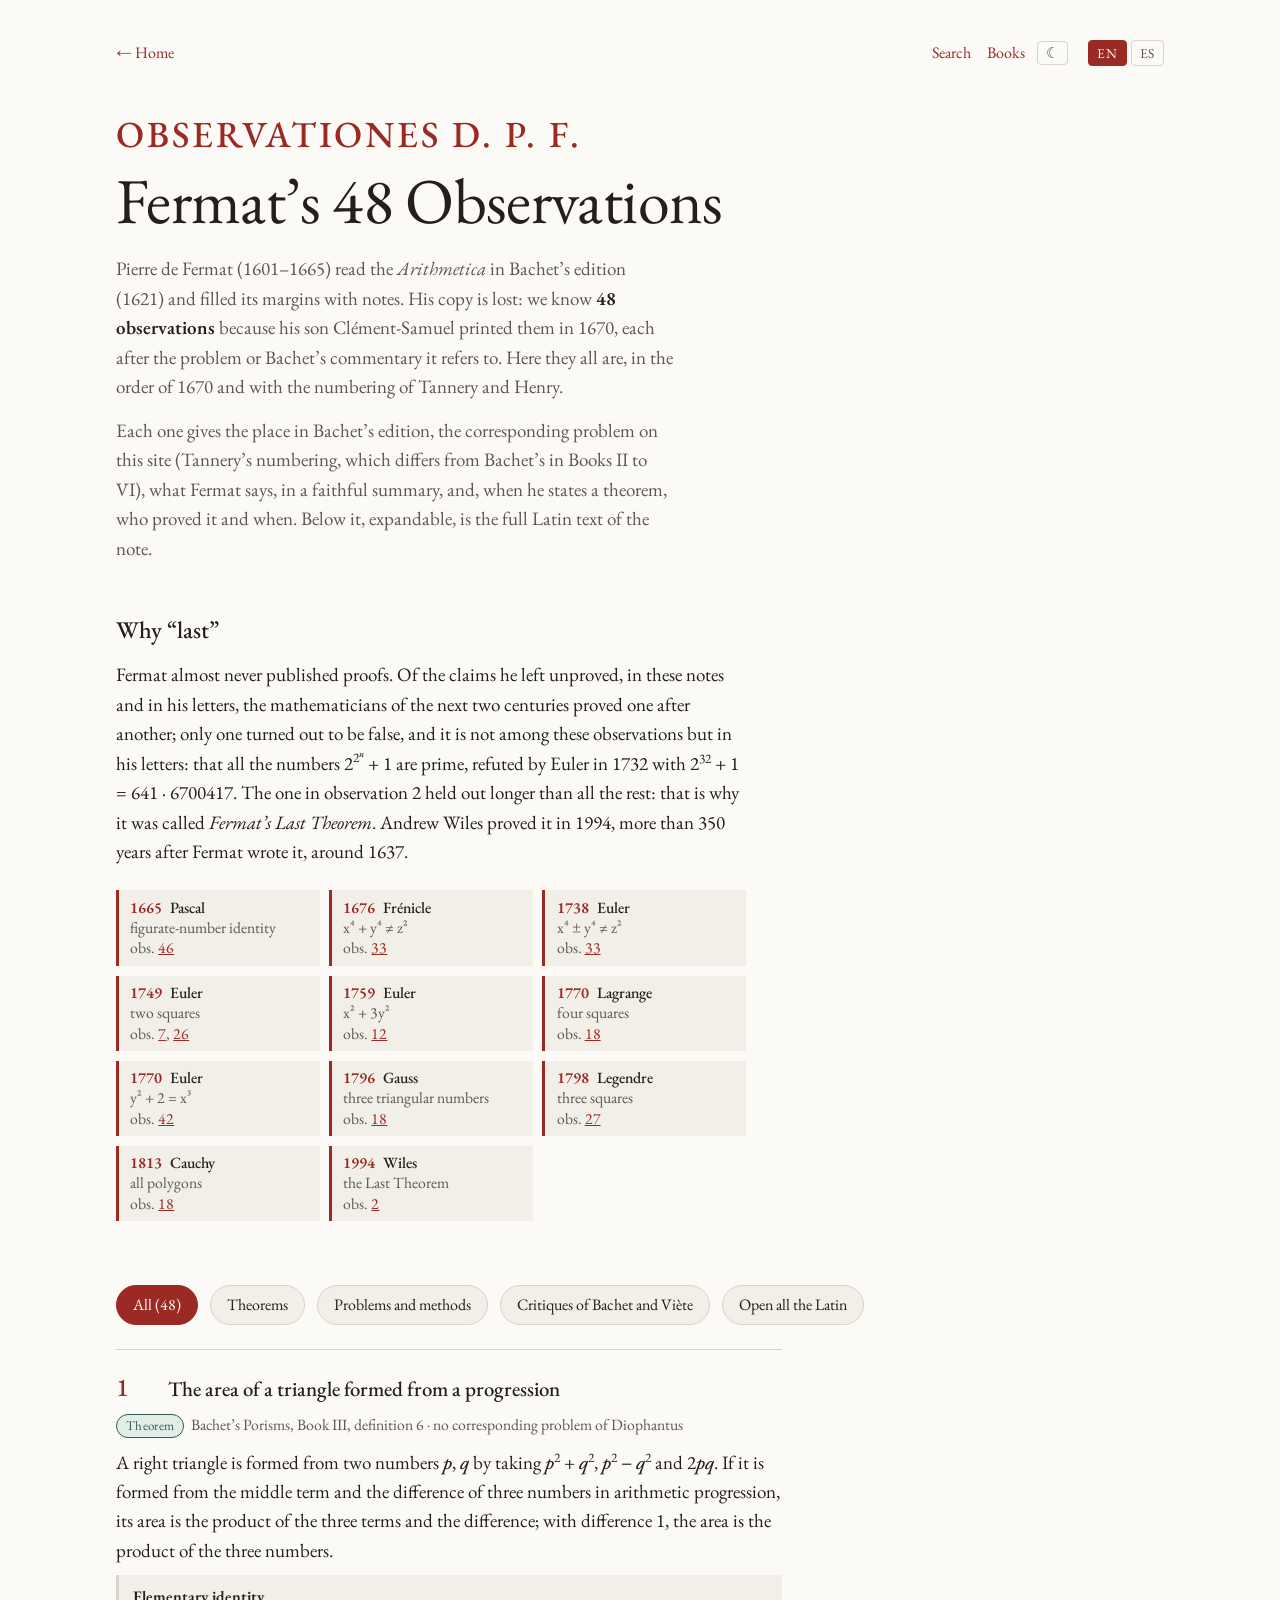
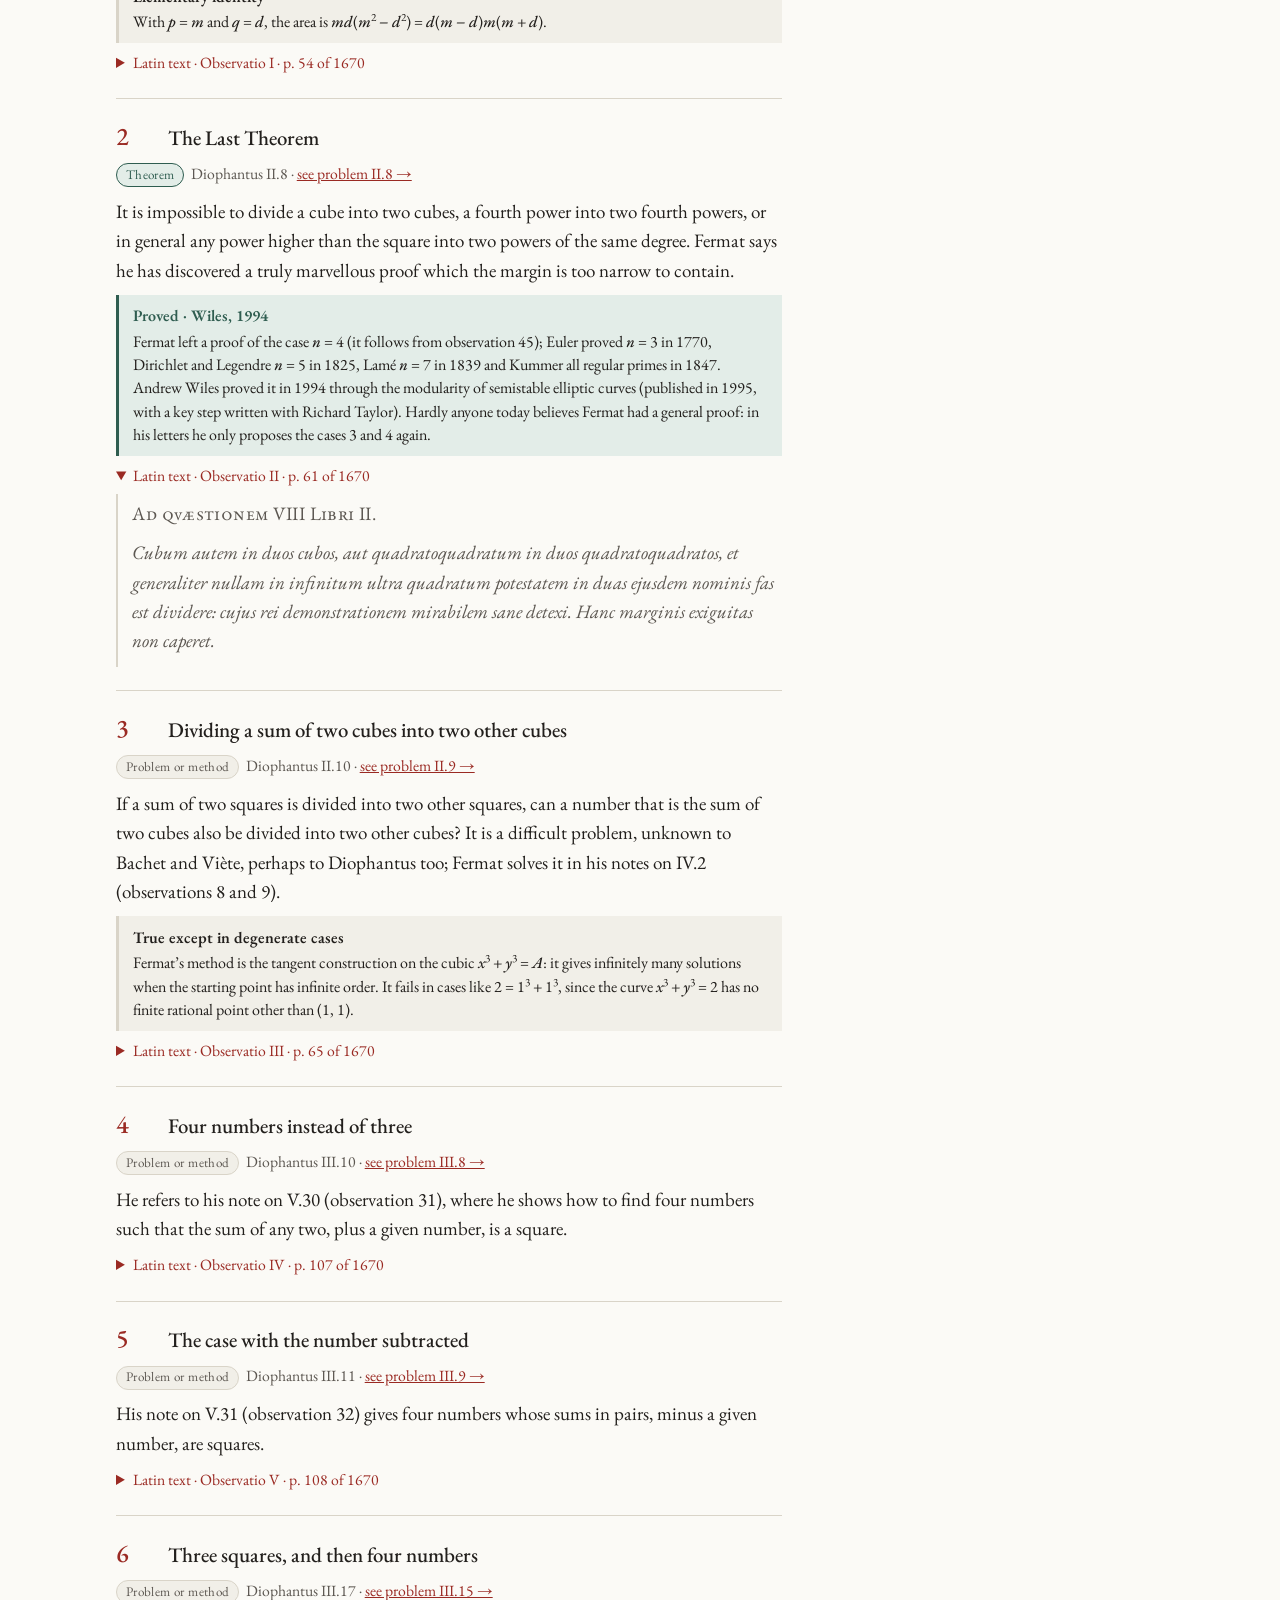
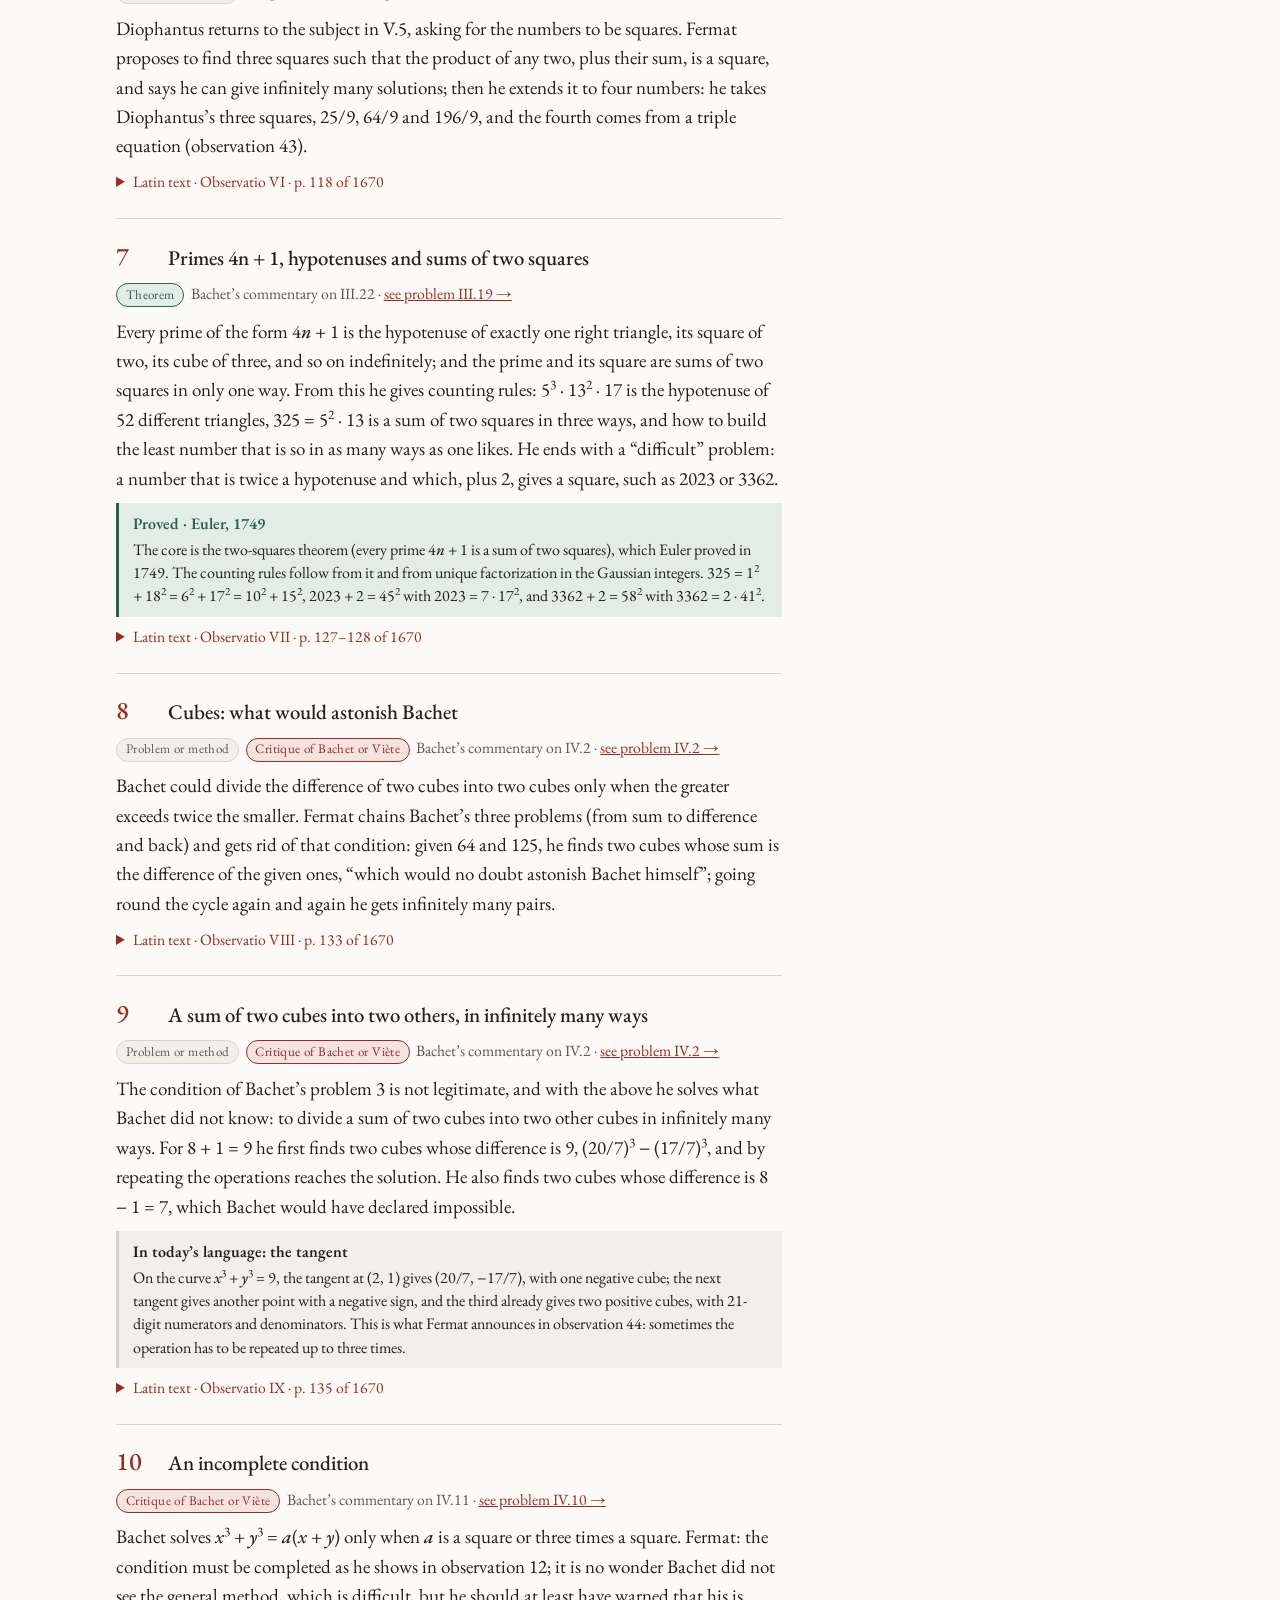
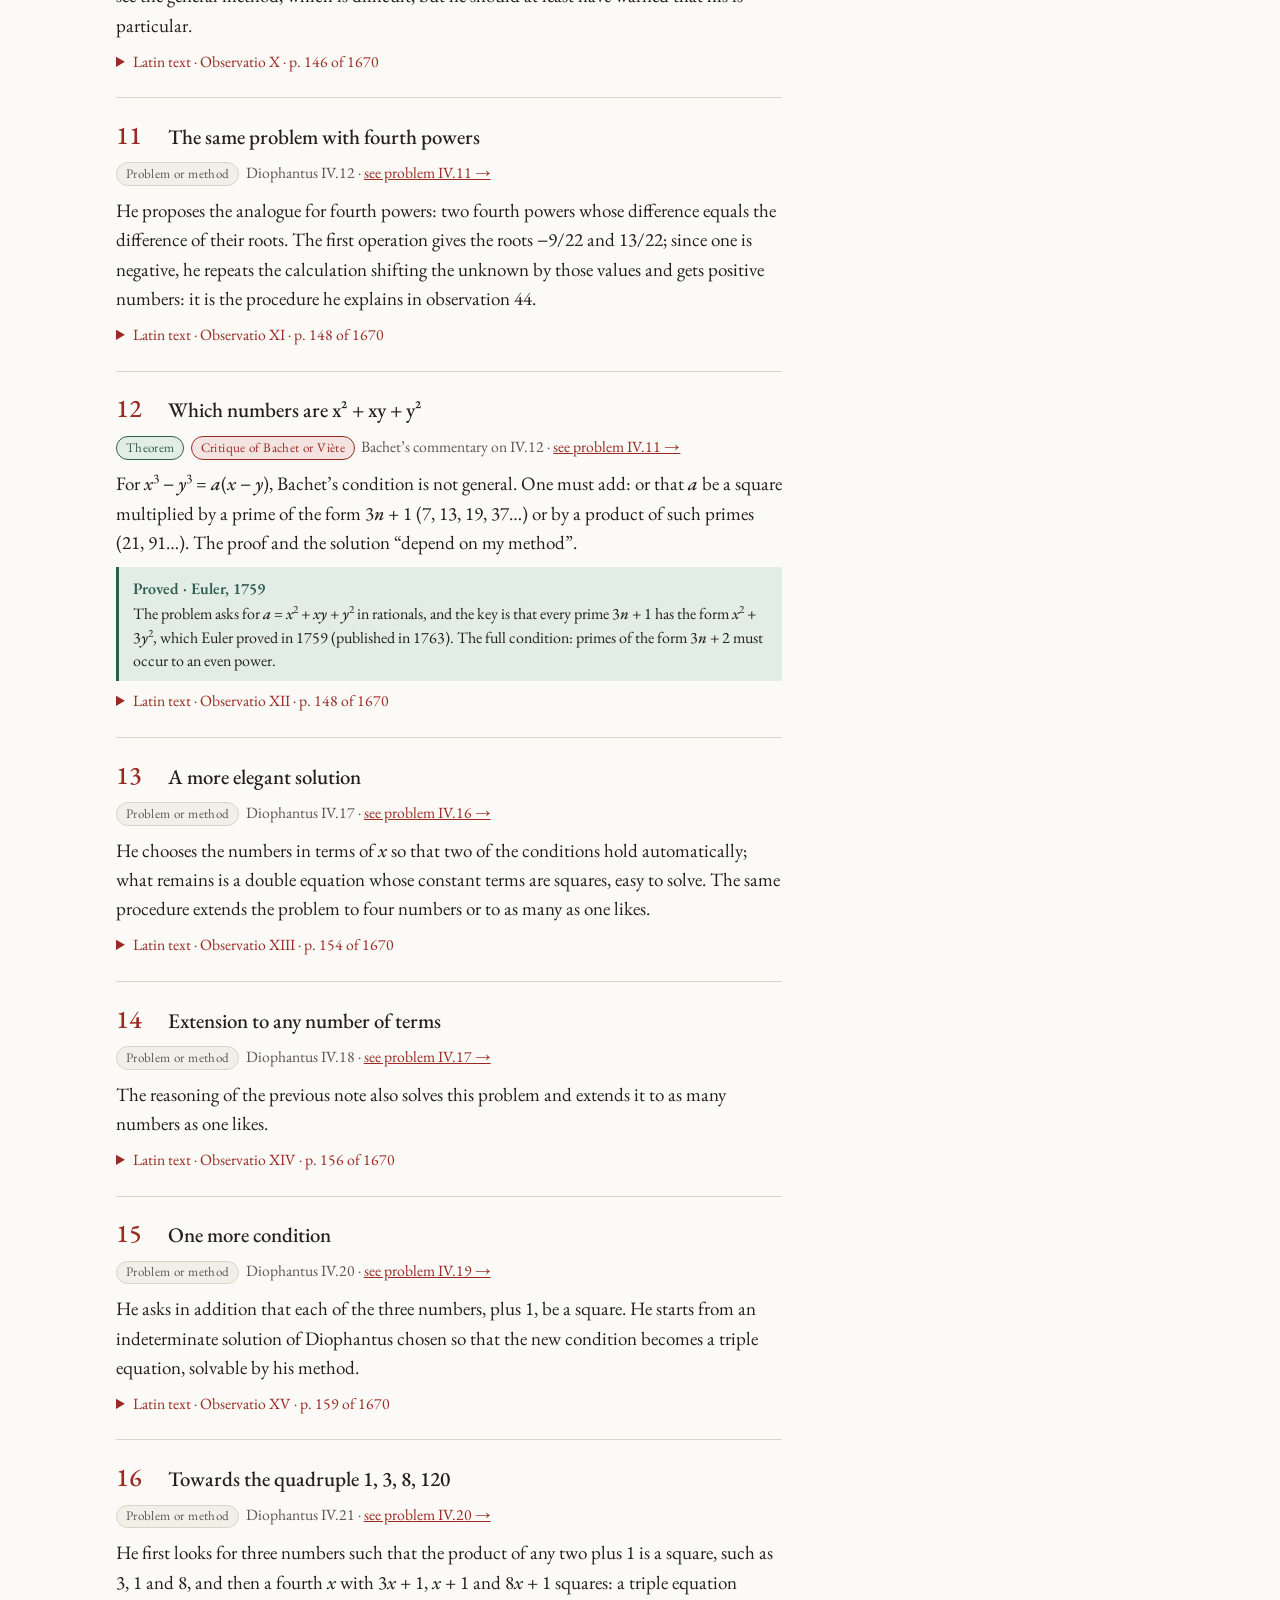
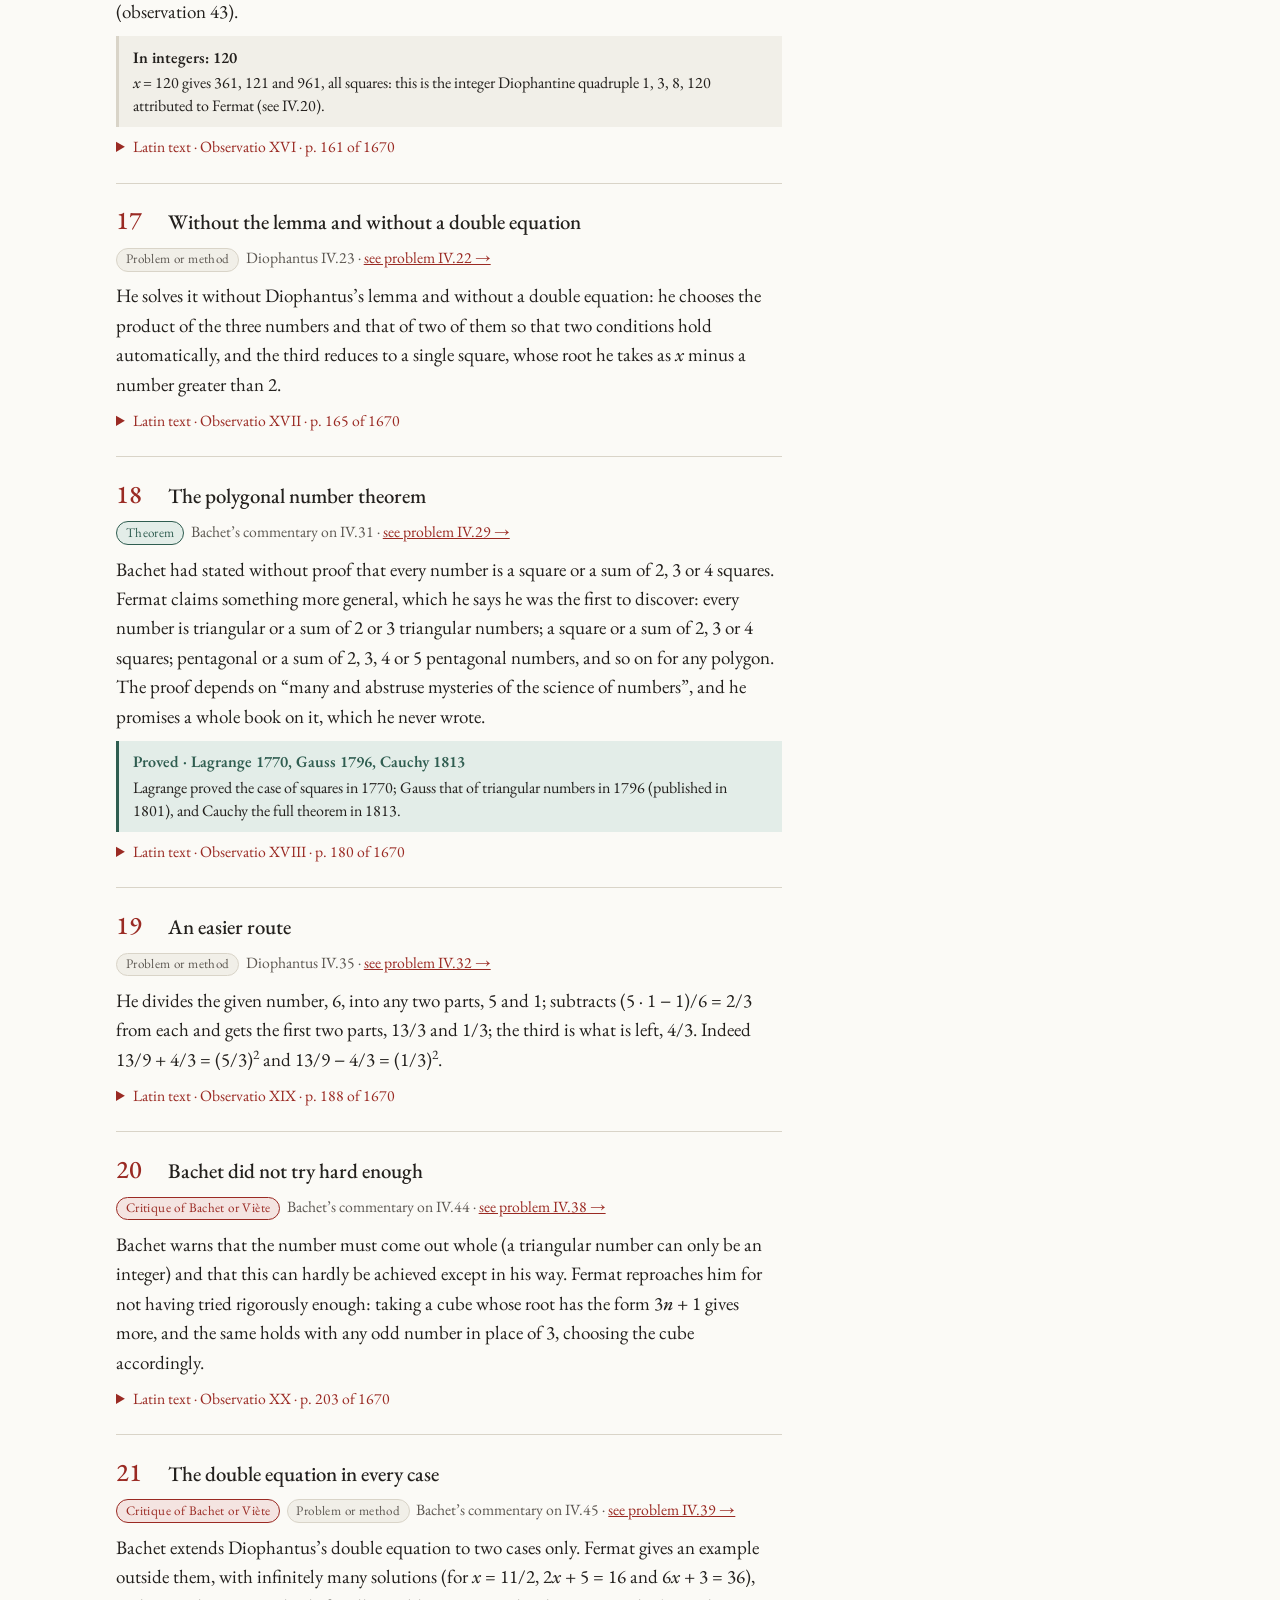
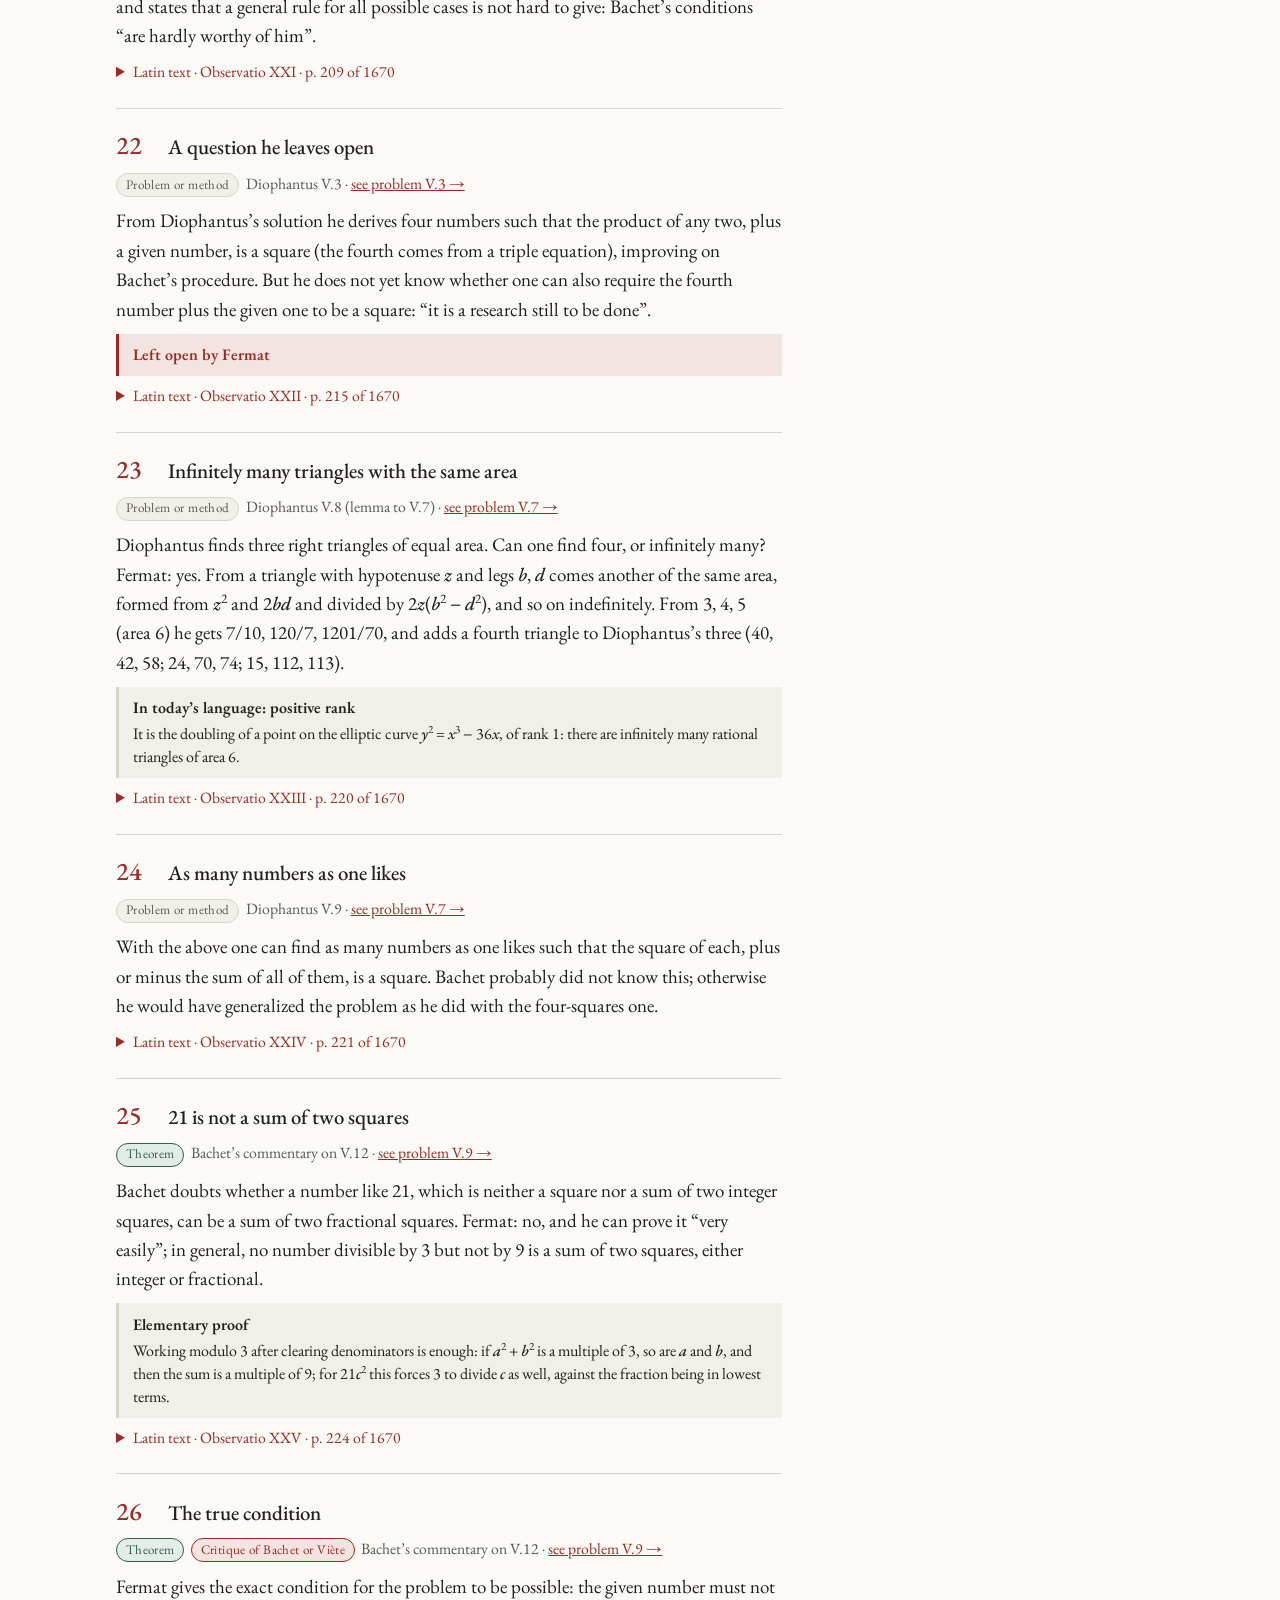
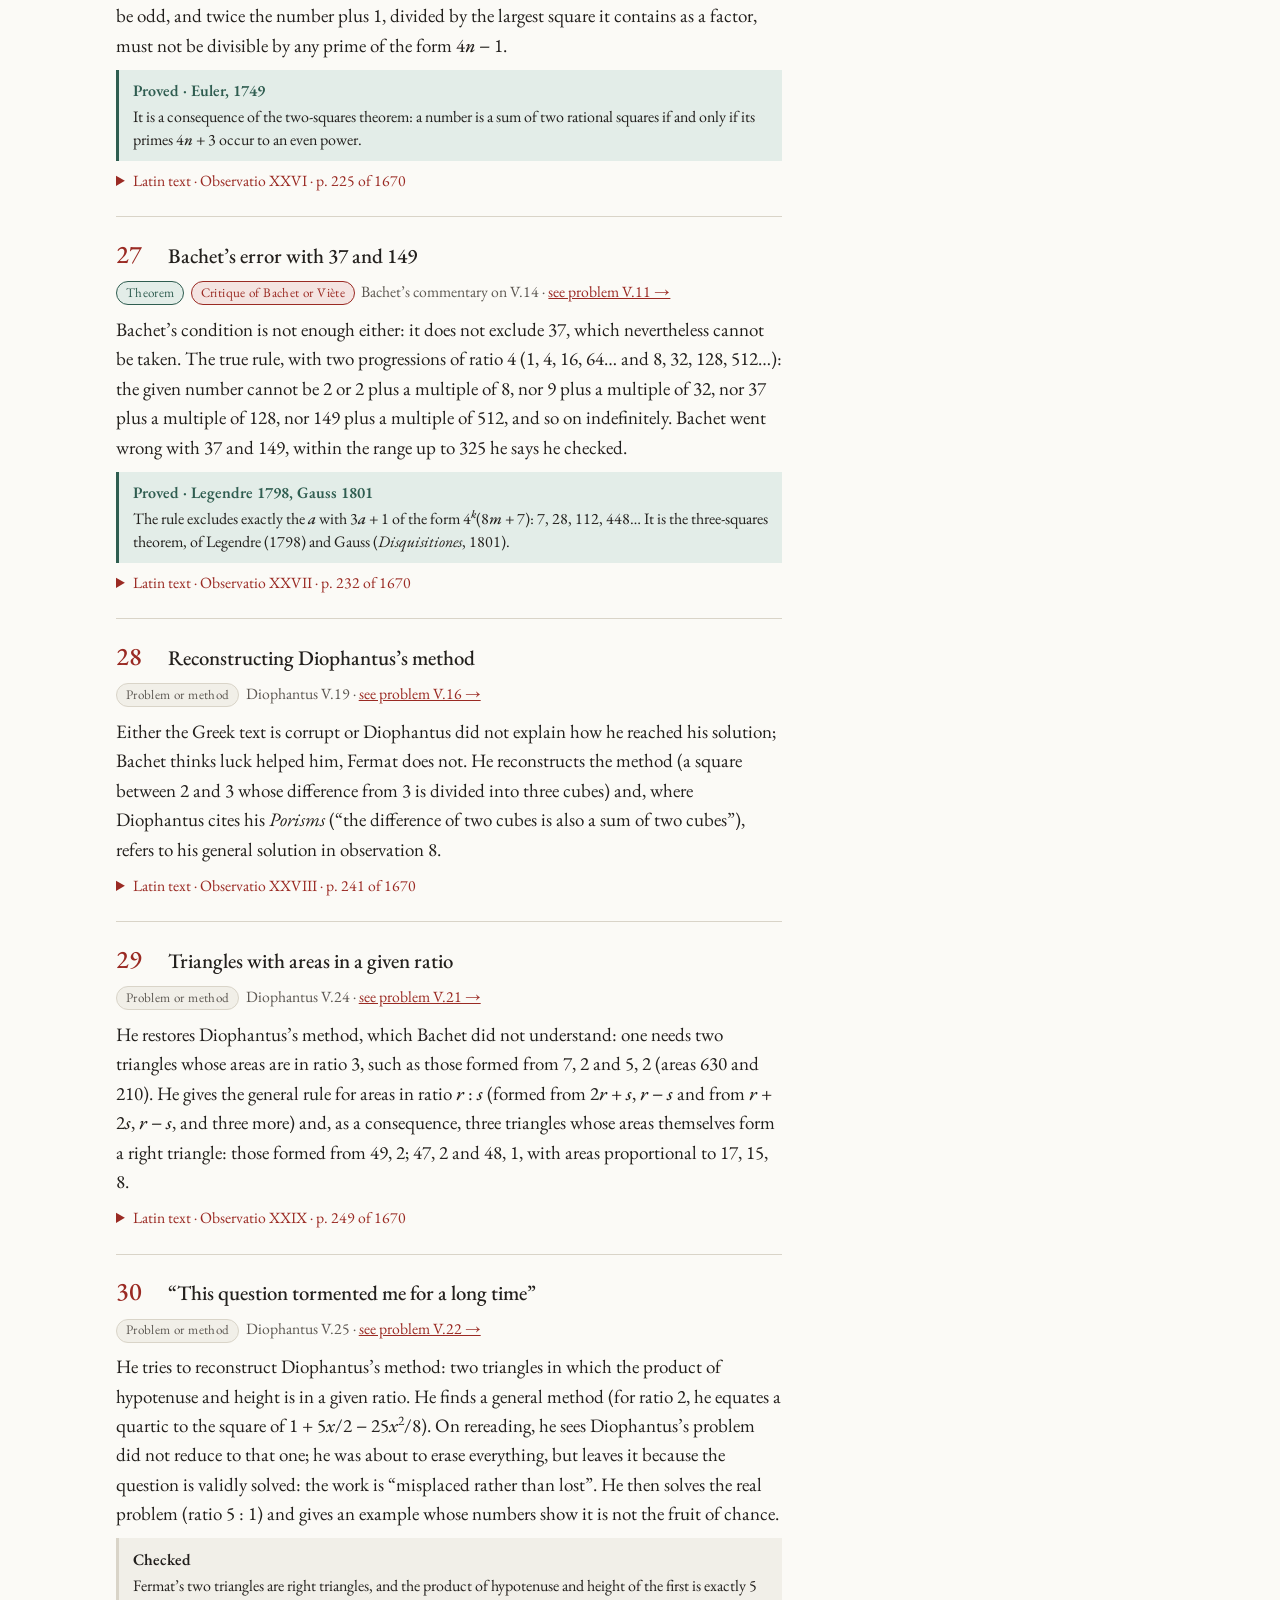
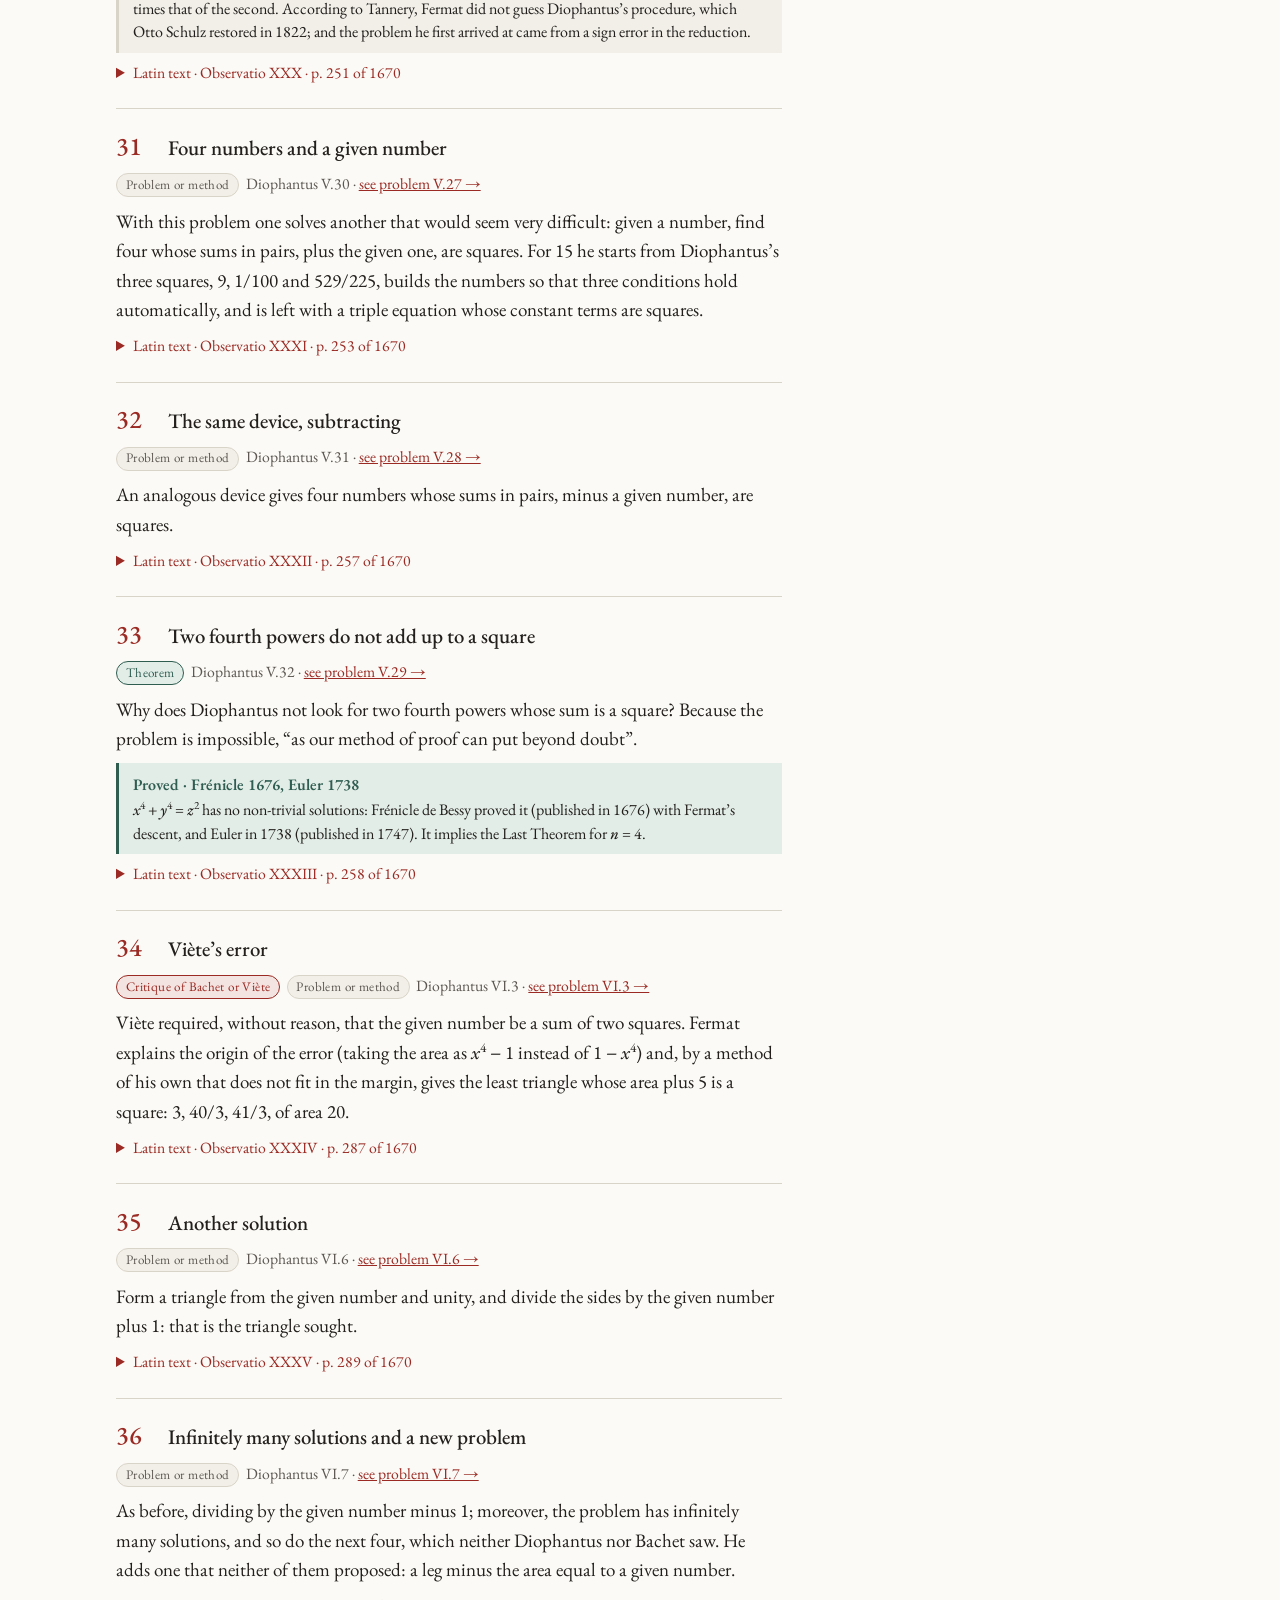
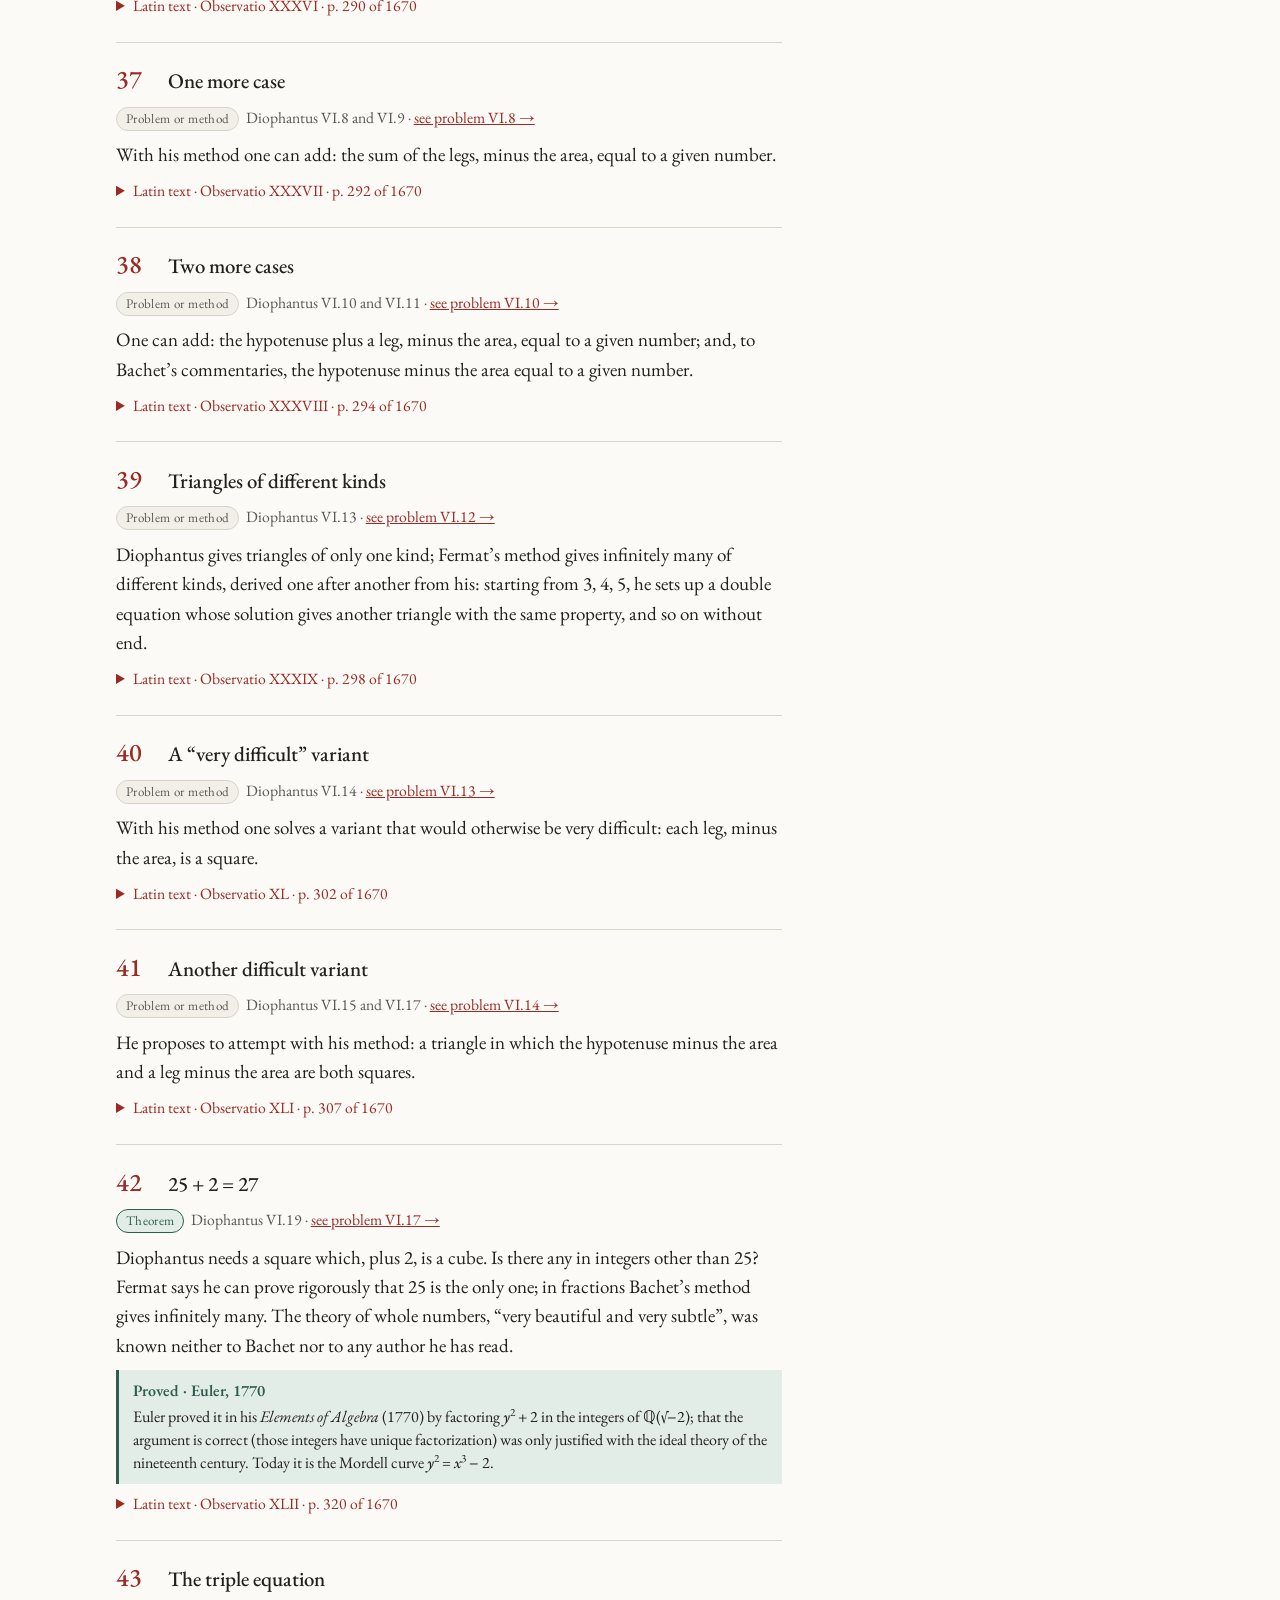
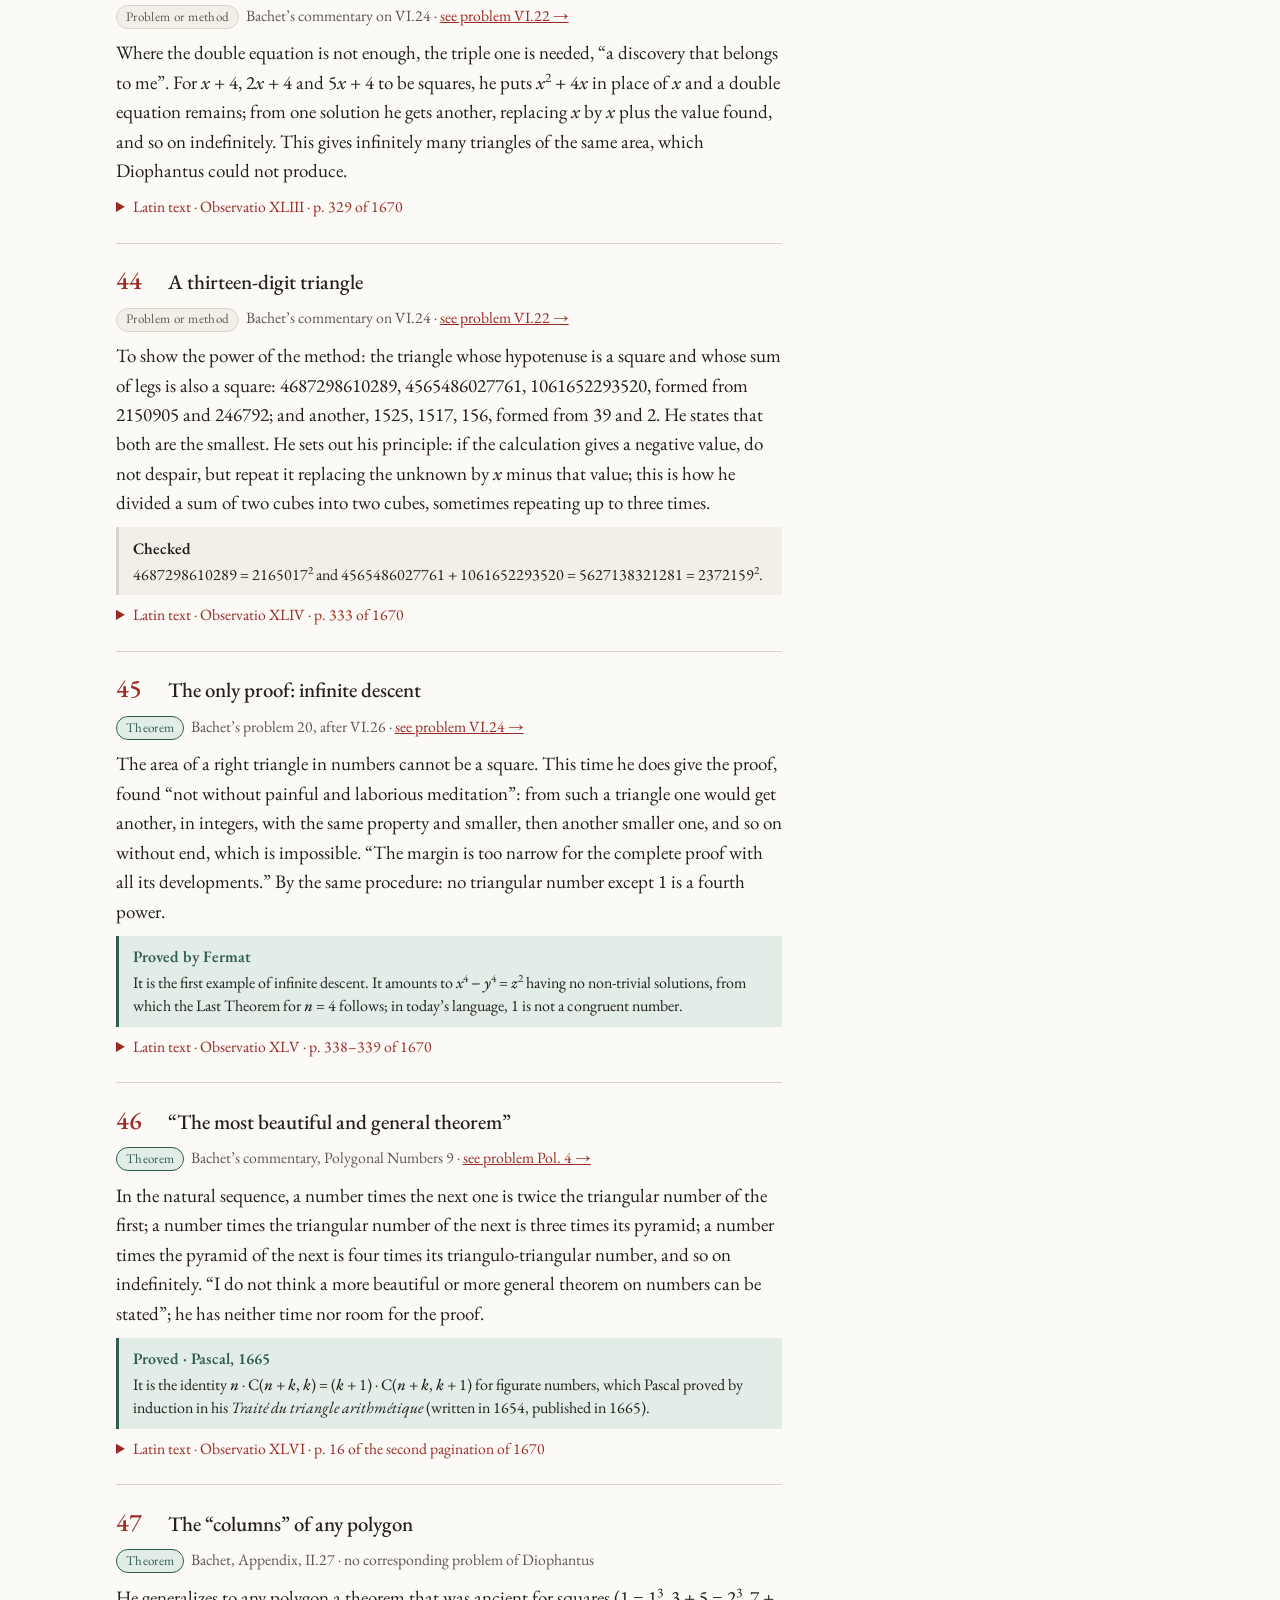
==== fermat.html @ 36af775e "Add files via upload" ====
<!DOCTYPE html>
<html lang="en">
<head>
<meta charset="utf-8">
<meta name="viewport" content="width=device-width, initial-scale=1, viewport-fit=cover">
<link rel="preconnect" href="https://fonts.googleapis.com">
<link rel="preconnect" href="https://fonts.gstatic.com" crossorigin>
<link href="https://fonts.googleapis.com/css2?family=EB+Garamond:ital,wght@0,400;0,500;0,600;1,400;1,500&family=GFS+Didot&display=swap" rel="stylesheet">
<link rel="stylesheet" href="assets/estilo.css?v=d0f617e8">
<title>Diofanto · Observaciones de Fermat</title>
<!--meta-->
<meta name="description" content="The 48 marginal notes that Pierre de Fermat wrote in his copy of the Arithmetica, printed in 1670: what each says, the problem it refers to, who proved its theorem and when, and the full Latin text.">
<link rel="canonical" href="https://arithmeticaofdiophantus.github.io/fermat.html">
<meta property="og:type" content="website">
<meta property="og:site_name" content="The Arithmetica of Diophantus">
<meta property="og:title" content="Fermat’s observations · The Arithmetica of Diophantus">
<meta property="og:description" content="The 48 marginal notes that Pierre de Fermat wrote in his copy of the Arithmetica, printed in 1670: what each says, the problem it refers to, who proved its theorem and when, and the full Latin text.">
<meta property="og:url" content="https://arithmeticaofdiophantus.github.io/fermat.html">
<meta property="og:image" content="https://arithmeticaofdiophantus.github.io/assets/img/og-card.jpg">
<meta property="og:image:width" content="1200">
<meta property="og:image:height" content="630">
<meta property="og:image:alt" content="ΑΡΙΘΜΗΤΙΚΑ: The Arithmetica of Diophantus, beside page 61 of the 1670 edition with Fermat’s note">
<meta property="og:locale" content="en_GB">
<meta property="og:locale:alternate" content="es_ES">
<meta name="twitter:card" content="summary_large_image">
<meta name="twitter:title" content="Fermat’s observations · The Arithmetica of Diophantus">
<meta name="twitter:description" content="The 48 marginal notes that Pierre de Fermat wrote in his copy of the Arithmetica, printed in 1670: what each says, the problem it refers to, who proved its theorem and when, and the full Latin text.">
<meta name="twitter:image" content="https://arithmeticaofdiophantus.github.io/assets/img/og-card.jpg">
<!--/meta-->
<script>try{var t=localStorage.getItem("diofanto-tema");if(t==="dark"||t==="light")document.documentElement.setAttribute("data-theme",t)}catch(e){}</script>
</head>
<body class="lang-en">
<div class="page">
<!--BOOK1-->
<div data-book="fermat">
    <div class="topbar">
      <span><a href="index.html" data-i18n="es">← Inicio</a><a href="index.html" data-i18n="en">← Home</a></span>
      <nav>
        <span data-i18n="es"><a href="index.html#buscar">Buscar</a><a href="index.html#libros">Libros</a></span>
        <span data-i18n="en"><a href="index.html#buscar">Search</a><a href="index.html#libros">Books</a></span>
        <button type="button" class="themesw" aria-label="Dark mode" title="Dark mode">☾</button><span class="langsw" role="group" aria-label="Language / Idioma"><button type="button" data-lang="en">EN</button><button type="button" data-lang="es">ES</button></span>
      </nav>
    </div>
    <header>
      <p class="greek">OBSERVATIONES D. P. F.</p>
      <h1><span data-i18n="es">Las 48 observaciones de Fermat</span><span data-i18n="en">Fermat’s 48 Observations</span></h1>
      <div class="intro" data-i18n="es">
        <p>Pierre de Fermat (1601–1665) leyó la <em>Aritmética</em> en la edición de Bachet (1621) y llenó sus márgenes de notas. Su ejemplar se ha perdido: conocemos <strong>48 observaciones</strong> porque su hijo Clément-Samuel las imprimió en 1670, cada una tras el problema o el comentario de Bachet al que se refiere. Están aquí todas, en el orden de 1670 y con la numeración de Tannery y Henry.</p>
        <p>En cada una se indica el lugar de la edición de Bachet, el problema correspondiente de esta web (numeración de Tannery, que en los libros II a VI difiere de la de Bachet), lo que dice Fermat, en resumen fiel, y, cuando enuncia un teorema, quién lo demostró y cuándo. Debajo, desplegable, está el texto latino completo de la nota.</p>
      </div>
      <div class="intro" data-i18n="en">
        <p>Pierre de Fermat (1601–1665) read the <em>Arithmetica</em> in Bachet’s edition (1621) and filled its margins with notes. His copy is lost: we know <strong>48 observations</strong> because his son Clément-Samuel printed them in 1670, each after the problem or Bachet’s commentary it refers to. Here they all are, in the order of 1670 and with the numbering of Tannery and Henry.</p>
        <p>Each one gives the place in Bachet’s edition, the corresponding problem on this site (Tannery’s numbering, which differs from Bachet’s in Books II to VI), what Fermat says, in a faithful summary, and, when he states a theorem, who proved it and when. Below it, expandable, is the full Latin text of the note.</p>
      </div>
    </header>

    <section class="fermat-why">
      <div data-i18n="es">
        <h2>Por qué «último»</h2>
        <p>Fermat casi nunca publicaba demostraciones. De las afirmaciones que dejó sin demostrar, en estas notas y en sus cartas, los matemáticos de los dos siglos siguientes fueron demostrando una tras otra; solo una resultó falsa, y no está entre estas observaciones sino en sus cartas: que todos los números 2<sup>2<sup><var>n</var></sup></sup> + 1 son primos, refutada por Euler en 1732 con 2<sup>32</sup> + 1 = 641 · 6700417. La de la observación 2 resistió más que todas: por eso se la llamó <em>el último teorema de Fermat</em>. Andrew Wiles la demostró en 1994, más de 350 años después de que Fermat la escribiera, hacia 1637.</p>
      </div>
      <div data-i18n="en">
        <h2>Why “last”</h2>
        <p>Fermat almost never published proofs. Of the claims he left unproved, in these notes and in his letters, the mathematicians of the next two centuries proved one after another; only one turned out to be false, and it is not among these observations but in his letters: that all the numbers 2<sup>2<sup><var>n</var></sup></sup> + 1 are prime, refuted by Euler in 1732 with 2<sup>32</sup> + 1 = 641 · 6700417. The one in observation 2 held out longer than all the rest: that is why it was called <em>Fermat’s Last Theorem</em>. Andrew Wiles proved it in 1994, more than 350 years after Fermat wrote it, around 1637.</p>
      </div>
      <ol class="timeline" data-i18n="es">
<li><span class="tl-y">1665</span><span class="tl-w">Pascal</span><span class="tl-d">identidad de los números figurados</span><span class="tl-o">obs. <a href="#obs-46">46</a></span></li>
<li><span class="tl-y">1676</span><span class="tl-w">Frénicle</span><span class="tl-d">x⁴ + y⁴ ≠ z²</span><span class="tl-o">obs. <a href="#obs-33">33</a></span></li>
<li><span class="tl-y">1738</span><span class="tl-w">Euler</span><span class="tl-d">x⁴ ± y⁴ ≠ z²</span><span class="tl-o">obs. <a href="#obs-33">33</a></span></li>
<li><span class="tl-y">1749</span><span class="tl-w">Euler</span><span class="tl-d">dos cuadrados</span><span class="tl-o">obs. <a href="#obs-7">7</a>, <a href="#obs-26">26</a></span></li>
<li><span class="tl-y">1759</span><span class="tl-w">Euler</span><span class="tl-d">x² + 3y²</span><span class="tl-o">obs. <a href="#obs-12">12</a></span></li>
<li><span class="tl-y">1770</span><span class="tl-w">Lagrange</span><span class="tl-d">cuatro cuadrados</span><span class="tl-o">obs. <a href="#obs-18">18</a></span></li>
<li><span class="tl-y">1770</span><span class="tl-w">Euler</span><span class="tl-d">y² + 2 = x³</span><span class="tl-o">obs. <a href="#obs-42">42</a></span></li>
<li><span class="tl-y">1796</span><span class="tl-w">Gauss</span><span class="tl-d">tres triangulares</span><span class="tl-o">obs. <a href="#obs-18">18</a></span></li>
<li><span class="tl-y">1798</span><span class="tl-w">Legendre</span><span class="tl-d">tres cuadrados</span><span class="tl-o">obs. <a href="#obs-27">27</a></span></li>
<li><span class="tl-y">1813</span><span class="tl-w">Cauchy</span><span class="tl-d">todos los polígonos</span><span class="tl-o">obs. <a href="#obs-18">18</a></span></li>
<li><span class="tl-y">1994</span><span class="tl-w">Wiles</span><span class="tl-d">el último teorema</span><span class="tl-o">obs. <a href="#obs-2">2</a></span></li>
      </ol>
      <ol class="timeline" data-i18n="en">
<li><span class="tl-y">1665</span><span class="tl-w">Pascal</span><span class="tl-d">figurate-number identity</span><span class="tl-o">obs. <a href="#obs-46">46</a></span></li>
<li><span class="tl-y">1676</span><span class="tl-w">Frénicle</span><span class="tl-d">x⁴ + y⁴ ≠ z²</span><span class="tl-o">obs. <a href="#obs-33">33</a></span></li>
<li><span class="tl-y">1738</span><span class="tl-w">Euler</span><span class="tl-d">x⁴ ± y⁴ ≠ z²</span><span class="tl-o">obs. <a href="#obs-33">33</a></span></li>
<li><span class="tl-y">1749</span><span class="tl-w">Euler</span><span class="tl-d">two squares</span><span class="tl-o">obs. <a href="#obs-7">7</a>, <a href="#obs-26">26</a></span></li>
<li><span class="tl-y">1759</span><span class="tl-w">Euler</span><span class="tl-d">x² + 3y²</span><span class="tl-o">obs. <a href="#obs-12">12</a></span></li>
<li><span class="tl-y">1770</span><span class="tl-w">Lagrange</span><span class="tl-d">four squares</span><span class="tl-o">obs. <a href="#obs-18">18</a></span></li>
<li><span class="tl-y">1770</span><span class="tl-w">Euler</span><span class="tl-d">y² + 2 = x³</span><span class="tl-o">obs. <a href="#obs-42">42</a></span></li>
<li><span class="tl-y">1796</span><span class="tl-w">Gauss</span><span class="tl-d">three triangular numbers</span><span class="tl-o">obs. <a href="#obs-18">18</a></span></li>
<li><span class="tl-y">1798</span><span class="tl-w">Legendre</span><span class="tl-d">three squares</span><span class="tl-o">obs. <a href="#obs-27">27</a></span></li>
<li><span class="tl-y">1813</span><span class="tl-w">Cauchy</span><span class="tl-d">all polygons</span><span class="tl-o">obs. <a href="#obs-18">18</a></span></li>
<li><span class="tl-y">1994</span><span class="tl-w">Wiles</span><span class="tl-d">the Last Theorem</span><span class="tl-o">obs. <a href="#obs-2">2</a></span></li>
      </ol>
    </section>

    <section class="fermat-list">
      <div class="controls obs-filter" role="group" aria-label="Filtro / Filter">
        <button class="toggle" type="button" data-f="all" aria-pressed="true"><span data-i18n="es">Todas (48)</span><span data-i18n="en">All (48)</span></button>
        <button class="toggle" type="button" data-f="teo" aria-pressed="false"><span data-i18n="es">Teoremas</span><span data-i18n="en">Theorems</span></button>
        <button class="toggle" type="button" data-f="prob" aria-pressed="false"><span data-i18n="es">Problemas y métodos</span><span data-i18n="en">Problems and methods</span></button>
        <button class="toggle" type="button" data-f="crit" aria-pressed="false"><span data-i18n="es">Críticas a Bachet y Viète</span><span data-i18n="en">Critiques of Bachet and Viète</span></button>
        <button class="toggle lat-all" type="button" aria-pressed="false"><span data-i18n="es">Abrir todo el latín</span><span data-i18n="en">Open all the Latin</span></button>
      </div>
      <div class="obs-grid">
<article class="obs" id="obs-1" data-types="teo">
  <h3><span class="obs-n">1</span><span data-i18n="es">El área de un triángulo formado con una progresión</span><span data-i18n="en">The area of a triangle formed from a progression</span></h3>
  <p class="obs-loc" data-i18n="es"><span class="obs-tag t-teo">Teorema</span><span class="obs-where">Porismas de Bachet, libro III, definición 6 · sin problema de Diofanto asociado</span></p>
  <p class="obs-loc" data-i18n="en"><span class="obs-tag t-teo">Theorem</span><span class="obs-where">Bachet’s Porisms, Book III, definition 6 · no corresponding problem of Diophantus</span></p>
  <p data-i18n="es">Un triángulo rectángulo se forma con dos números <var>p</var>, <var>q</var> tomando <var>p</var><sup>2</sup> + <var>q</var><sup>2</sup>, <var>p</var><sup>2</sup> − <var>q</var><sup>2</sup> y 2<var>pq</var>. Si se forma con el término medio y la diferencia de tres números en progresión aritmética, su área es el producto de los tres términos por la diferencia; con diferencia 1, el área es el producto de los tres números.</p>
  <p data-i18n="en">A right triangle is formed from two numbers <var>p</var>, <var>q</var> by taking <var>p</var><sup>2</sup> + <var>q</var><sup>2</sup>, <var>p</var><sup>2</sup> − <var>q</var><sup>2</sup> and 2<var>pq</var>. If it is formed from the middle term and the difference of three numbers in arithmetic progression, its area is the product of the three terms and the difference; with difference 1, the area is the product of the three numbers.</p>
  <div data-i18n="es" class="obs-st st-ele"><b>Identidad elemental</b> Con <var>p</var> = <var>m</var> y <var>q</var> = <var>d</var>, el área es <var>md</var>(<var>m</var><sup>2</sup> − <var>d</var><sup>2</sup>) = <var>d</var>(<var>m</var> − <var>d</var>)<var>m</var>(<var>m</var> + <var>d</var>).</div>
  <div data-i18n="en" class="obs-st st-ele"><b>Elementary identity</b> With <var>p</var> = <var>m</var> and <var>q</var> = <var>d</var>, the area is <var>md</var>(<var>m</var><sup>2</sup> − <var>d</var><sup>2</sup>) = <var>d</var>(<var>m</var> − <var>d</var>)<var>m</var>(<var>m</var> + <var>d</var>).</div>
  <details class="obs-latin">
    <summary><span data-i18n="es">Texto latino · Observatio I · p. 54 de 1670</span><span data-i18n="en">Latin text · Observatio I · p. 54 of 1670</span></summary>
    <div lang="la"><p class="lat-head">Ad definitionem VI Cl. Gasparis Bacheti Porismatum Libr. III.</p><p>A tribus numeris in proportione arithmetica possumus formare triangulum, si secundum hanc definitionem sextam formemus illud a medio et differentia. Nam solidum sub tribus ductum in differentiam faciet aream dicti trianguli, atque ideo, si differentia sit unitas, solidum sub tribus erit area trianguli.</p></div>
  </details>
</article>
<article class="obs" id="obs-2" data-types="teo">
  <h3><span class="obs-n">2</span><span data-i18n="es">El último teorema</span><span data-i18n="en">The Last Theorem</span></h3>
  <p class="obs-loc" data-i18n="es"><span class="obs-tag t-teo">Teorema</span><span class="obs-where">Diofanto II.8 · <a href="libro-2.html#ii-8">ver el problema II.8 →</a></span></p>
  <p class="obs-loc" data-i18n="en"><span class="obs-tag t-teo">Theorem</span><span class="obs-where">Diophantus II.8 · <a href="libro-2.html#ii-8">see problem II.8 →</a></span></p>
  <p data-i18n="es">Es imposible dividir un cubo en dos cubos, un bicuadrado en dos bicuadrados y, en general, cualquier potencia superior al cuadrado en dos potencias del mismo grado. Fermat dice haber descubierto una demostración verdaderamente maravillosa que el margen es demasiado estrecho para contener.</p>
  <p data-i18n="en">It is impossible to divide a cube into two cubes, a fourth power into two fourth powers, or in general any power higher than the square into two powers of the same degree. Fermat says he has discovered a truly marvellous proof which the margin is too narrow to contain.</p>
  <div data-i18n="es" class="obs-st st-dem"><b>Demostrado · Wiles, 1994</b> Fermat dejó demostrado el caso <var>n</var> = 4 (se sigue de la observación 45); Euler probó <var>n</var> = 3 en 1770, Dirichlet y Legendre <var>n</var> = 5 en 1825, Lamé <var>n</var> = 7 en 1839 y Kummer todos los primos regulares en 1847. Andrew Wiles lo demostró en 1994 a través de la modularidad de las curvas elípticas semiestables (publicado en 1995, con un paso clave escrito junto a Richard Taylor). Nadie cree hoy que Fermat tuviera una demostración general: en sus cartas solo vuelve a proponer los casos 3 y 4.</div>
  <div data-i18n="en" class="obs-st st-dem"><b>Proved · Wiles, 1994</b> Fermat left a proof of the case <var>n</var> = 4 (it follows from observation 45); Euler proved <var>n</var> = 3 in 1770, Dirichlet and Legendre <var>n</var> = 5 in 1825, Lamé <var>n</var> = 7 in 1839 and Kummer all regular primes in 1847. Andrew Wiles proved it in 1994 through the modularity of semistable elliptic curves (published in 1995, with a key step written with Richard Taylor). Hardly anyone today believes Fermat had a general proof: in his letters he only proposes the cases 3 and 4 again.</div>
  <details class="obs-latin" open>
    <summary><span data-i18n="es">Texto latino · Observatio II · p. 61 de 1670</span><span data-i18n="en">Latin text · Observatio II · p. 61 of 1670</span></summary>
    <div lang="la"><p class="lat-head">Ad quæstionem VIII Libri II.</p><p>Cubum autem in duos cubos, aut quadratoquadratum in duos quadratoquadratos, et generaliter nullam in infinitum ultra quadratum potestatem in duas ejusdem nominis fas est dividere: cujus rei demonstrationem mirabilem sane detexi. Hanc marginis exiguitas non caperet.</p></div>
  </details>
</article>
<article class="obs" id="obs-3" data-types="prob">
  <h3><span class="obs-n">3</span><span data-i18n="es">Dividir una suma de dos cubos en otros dos cubos</span><span data-i18n="en">Dividing a sum of two cubes into two other cubes</span></h3>
  <p class="obs-loc" data-i18n="es"><span class="obs-tag t-prob">Problema o método</span><span class="obs-where">Diofanto II.10 · <a href="libro-2.html#ii-9">ver el problema II.9 →</a></span></p>
  <p class="obs-loc" data-i18n="en"><span class="obs-tag t-prob">Problem or method</span><span class="obs-where">Diophantus II.10 · <a href="libro-2.html#ii-9">see problem II.9 →</a></span></p>
  <p data-i18n="es">Si una suma de dos cuadrados se divide en otros dos cuadrados, ¿puede un número que es suma de dos cubos dividirse también en otros dos cubos? Es un problema difícil, que Bachet y Viète ignoraron, quizá también Diofanto; Fermat lo resuelve en sus notas a IV.2 (observaciones 8 y 9).</p>
  <p data-i18n="en">If a sum of two squares is divided into two other squares, can a number that is the sum of two cubes also be divided into two other cubes? It is a difficult problem, unknown to Bachet and Viète, perhaps to Diophantus too; Fermat solves it in his notes on IV.2 (observations 8 and 9).</p>
  <div data-i18n="es" class="obs-st st-par"><b>Cierto salvo casos degenerados</b> El método de Fermat es el de la tangente en la cúbica <var>x</var><sup>3</sup> + <var>y</var><sup>3</sup> = <var>A</var>: da infinitas soluciones cuando el punto de partida tiene orden infinito. Falla en casos como 2 = 1<sup>3</sup> + 1<sup>3</sup>, pues la curva <var>x</var><sup>3</sup> + <var>y</var><sup>3</sup> = 2 no tiene más punto racional finito que (1, 1).</div>
  <div data-i18n="en" class="obs-st st-par"><b>True except in degenerate cases</b> Fermat’s method is the tangent construction on the cubic <var>x</var><sup>3</sup> + <var>y</var><sup>3</sup> = <var>A</var>: it gives infinitely many solutions when the starting point has infinite order. It fails in cases like 2 = 1<sup>3</sup> + 1<sup>3</sup>, since the curve <var>x</var><sup>3</sup> + <var>y</var><sup>3</sup> = 2 has no finite rational point other than (1, 1).</div>
  <details class="obs-latin">
    <summary><span data-i18n="es">Texto latino · Observatio III · p. 65 de 1670</span><span data-i18n="en">Latin text · Observatio III · p. 65 of 1670</span></summary>
    <div lang="la"><p class="lat-head">Ad quæstionem X Libri II.</p><p>Num vero numerum ex duobus cubis compositum dividere poterimus in alios duos cubos? Hæc quæstio difficilis sane nec Bacheto aut Vietæ cognita, fortasse nec ipsi Diophanto; ejus tamen solutionem dedimus infra in notatis ad quæstionem secundam Libri IV.</p></div>
  </details>
</article>
<article class="obs" id="obs-4" data-types="prob">
  <h3><span class="obs-n">4</span><span data-i18n="es">Cuatro números en vez de tres</span><span data-i18n="en">Four numbers instead of three</span></h3>
  <p class="obs-loc" data-i18n="es"><span class="obs-tag t-prob">Problema o método</span><span class="obs-where">Diofanto III.10 · <a href="libro-3.html#iii-8">ver el problema III.8 →</a></span></p>
  <p class="obs-loc" data-i18n="en"><span class="obs-tag t-prob">Problem or method</span><span class="obs-where">Diophantus III.10 · <a href="libro-3.html#iii-8">see problem III.8 →</a></span></p>
  <p data-i18n="es">Remite a su nota a V.30 (observación 31), donde enseña a hallar cuatro números tales que la suma de dos cualesquiera, más un número dado, sea un cuadrado.</p>
  <p data-i18n="en">He refers to his note on V.30 (observation 31), where he shows how to find four numbers such that the sum of any two, plus a given number, is a square.</p>
  
  
  <details class="obs-latin">
    <summary><span data-i18n="es">Texto latino · Observatio IV · p. 107 de 1670</span><span data-i18n="en">Latin text · Observatio IV · p. 107 of 1670</span></summary>
    <div lang="la"><p class="lat-head">Ad quæstionem X Libri III.</p><p>Quomodo inveniendi sint quatuor numeri ut compositus ex binis quibuslibet adsumpto dato numero conficiat quadratum, invenimus ad propositionem 30 Libri V.</p></div>
  </details>
</article>
<article class="obs" id="obs-5" data-types="prob">
  <h3><span class="obs-n">5</span><span data-i18n="es">El caso con el número restado</span><span data-i18n="en">The case with the number subtracted</span></h3>
  <p class="obs-loc" data-i18n="es"><span class="obs-tag t-prob">Problema o método</span><span class="obs-where">Diofanto III.11 · <a href="libro-3.html#iii-9">ver el problema III.9 →</a></span></p>
  <p class="obs-loc" data-i18n="en"><span class="obs-tag t-prob">Problem or method</span><span class="obs-where">Diophantus III.11 · <a href="libro-3.html#iii-9">see problem III.9 →</a></span></p>
  <p data-i18n="es">Su nota a V.31 (observación 32) da cuatro números cuyas sumas dos a dos, menos un número dado, son cuadrados.</p>
  <p data-i18n="en">His note on V.31 (observation 32) gives four numbers whose sums in pairs, minus a given number, are squares.</p>
  
  
  <details class="obs-latin">
    <summary><span data-i18n="es">Texto latino · Observatio V · p. 108 de 1670</span><span data-i18n="en">Latin text · Observatio V · p. 108 of 1670</span></summary>
    <div lang="la"><p class="lat-head">Ad quæstionem XI Libri III.</p><p>Quæ notavimus ad 31am Libri V, docebunt quomodo inveniendi sint quatuor numeri, quorum bini quilibet sumpti dempto dato numero conficiant quadratum.</p></div>
  </details>
</article>
<article class="obs" id="obs-6" data-types="prob">
  <h3><span class="obs-n">6</span><span data-i18n="es">Tres cuadrados, y luego cuatro números</span><span data-i18n="en">Three squares, and then four numbers</span></h3>
  <p class="obs-loc" data-i18n="es"><span class="obs-tag t-prob">Problema o método</span><span class="obs-where">Diofanto III.17 · <a href="libro-3.html#iii-15">ver el problema III.15 →</a></span></p>
  <p class="obs-loc" data-i18n="en"><span class="obs-tag t-prob">Problem or method</span><span class="obs-where">Diophantus III.17 · <a href="libro-3.html#iii-15">see problem III.15 →</a></span></p>
  <p data-i18n="es">Diofanto vuelve sobre el tema en V.5 pidiendo que los números sean cuadrados. Fermat plantea hallar tres cuadrados tales que el producto de dos cualesquiera, más la suma de ambos, sea un cuadrado, y dice poder dar infinitas soluciones; luego lo extiende a cuatro números: toma los tres cuadrados de Diofanto, 25/9, 64/9 y 196/9, y el cuarto sale de una ecuación triple (observación 43).</p>
  <p data-i18n="en">Diophantus returns to the subject in V.5, asking for the numbers to be squares. Fermat proposes to find three squares such that the product of any two, plus their sum, is a square, and says he can give infinitely many solutions; then he extends it to four numbers: he takes Diophantus’s three squares, 25/9, 64/9 and 196/9, and the fourth comes from a triple equation (observation 43).</p>
  
  
  <details class="obs-latin">
    <summary><span data-i18n="es">Texto latino · Observatio VI · p. 118 de 1670</span><span data-i18n="en">Latin text · Observatio VI · p. 118 of 1670</span></summary>
    <div lang="la"><p class="lat-head">Ad quæstionem XVII Libri III.</p><p>Exstat hujus quæstionis Diophanti problema in Libro V quæstione 5. Num vero problema sequens ipse Diophantus sciens prætermisit, an potius in aliquo tredecim librorum constructum erat, nescimus: <i>Invenire tres quadratos ut productus ex binorum multiplicatione, adsumpta eorumdem summa, quadratum faciat.</i></p><p>Hujus tamen quæstionis infinitas solutiones dare possumus. En, verbi gratia, sequentem solutionem: satisfaciunt nempe problemati tres quadrati sequentes: primus quadratus <span class="ed">[⋯]</span>, secundus quadratus <span class="ed">[⋯]</span>, tertius quadratus <span class="ed">[⋯]</span>.</p><p>Imo et ulterius progredi et Diophanteam quæstionem promovere nihil vetat. Sequens enim problema generaliter et infinitis modis construximus: <i>Invenire quatuor numeros sub quibus binis quod fit planum, adscita amborum summa, faciat quadratum.</i></p><p>Inveniantur, per 5am propositionem Libri V, tres quadrati ut quem bini faciunt planum adsciscens amborum summam faciat quadratum, et sunto illi numeri quadrati <span class="ed">[25/9, 64/9, 196/9]</span>. Sunt ergo tres isti quadrati tres primi nostræ quæstionis. Ponatur quartus 1N; fient tria producta una cum summis æqualia: primum <span class="ed">[34/9 N + 25/9]</span>, secundum <span class="ed">[73/9 N + 64/9]</span>, tertium <span class="ed">[205/9 N + 196/9]</span>.</p><p>Hæc igitur tria æquanda quadrato, et oritur triplicata æqualitas, cujus explicationem dedimus ad quæstionem 24 Libri VI.</p></div>
  </details>
</article>
<article class="obs" id="obs-7" data-types="teo">
  <h3><span class="obs-n">7</span><span data-i18n="es">Primos 4n + 1, hipotenusas y sumas de dos cuadrados</span><span data-i18n="en">Primes 4n + 1, hypotenuses and sums of two squares</span></h3>
  <p class="obs-loc" data-i18n="es"><span class="obs-tag t-teo">Teorema</span><span class="obs-where">Comentario de Bachet a III.22 · <a href="libro-3.html#iii-19">ver el problema III.19 →</a></span></p>
  <p class="obs-loc" data-i18n="en"><span class="obs-tag t-teo">Theorem</span><span class="obs-where">Bachet’s commentary on III.22 · <a href="libro-3.html#iii-19">see problem III.19 →</a></span></p>
  <p data-i18n="es">Todo primo de la forma 4<var>n</var> + 1 es hipotenusa de un solo triángulo rectángulo, su cuadrado de dos, su cubo de tres, y así indefinidamente; y él y su cuadrado son suma de dos cuadrados de una sola manera. De ahí da reglas para contar: 5<sup>3</sup> · 13<sup>2</sup> · 17 es hipotenusa de 52 triángulos distintos, 325 = 5<sup>2</sup> · 13 es suma de dos cuadrados de tres maneras, y cómo construir el menor número que lo sea de tantas maneras como se quiera. Termina con un problema «difícil»: un número que sea dos veces hipotenusa y que, sumado a 2, dé un cuadrado, como 2023 o 3362.</p>
  <p data-i18n="en">Every prime of the form 4<var>n</var> + 1 is the hypotenuse of exactly one right triangle, its square of two, its cube of three, and so on indefinitely; and the prime and its square are sums of two squares in only one way. From this he gives counting rules: 5<sup>3</sup> · 13<sup>2</sup> · 17 is the hypotenuse of 52 different triangles, 325 = 5<sup>2</sup> · 13 is a sum of two squares in three ways, and how to build the least number that is so in as many ways as one likes. He ends with a “difficult” problem: a number that is twice a hypotenuse and which, plus 2, gives a square, such as 2023 or 3362.</p>
  <div data-i18n="es" class="obs-st st-dem"><b>Demostrado · Euler, 1749</b> El núcleo es el teorema de los dos cuadrados (todo primo 4<var>n</var> + 1 es suma de dos cuadrados), que Euler demostró en 1749. Las reglas de recuento se siguen de él y de la factorización única en los enteros de Gauss. 325 = 1<sup>2</sup> + 18<sup>2</sup> = 6<sup>2</sup> + 17<sup>2</sup> = 10<sup>2</sup> + 15<sup>2</sup>, 2023 + 2 = 45<sup>2</sup> con 2023 = 7 · 17<sup>2</sup>, y 3362 + 2 = 58<sup>2</sup> con 3362 = 2 · 41<sup>2</sup>.</div>
  <div data-i18n="en" class="obs-st st-dem"><b>Proved · Euler, 1749</b> The core is the two-squares theorem (every prime 4<var>n</var> + 1 is a sum of two squares), which Euler proved in 1749. The counting rules follow from it and from unique factorization in the Gaussian integers. 325 = 1<sup>2</sup> + 18<sup>2</sup> = 6<sup>2</sup> + 17<sup>2</sup> = 10<sup>2</sup> + 15<sup>2</sup>, 2023 + 2 = 45<sup>2</sup> with 2023 = 7 · 17<sup>2</sup>, and 3362 + 2 = 58<sup>2</sup> with 3362 = 2 · 41<sup>2</sup>.</div>
  <details class="obs-latin">
    <summary><span data-i18n="es">Texto latino · Observatio VII · p. 127–128 de 1670</span><span data-i18n="en">Latin text · Observatio VII · p. 127–128 of 1670</span></summary>
    <div lang="la"><p class="lat-head">Ad commentarium in quæstionem XXII Libri III.</p><p>Numerus primus, qui superat unitate quaternarii multiplicem, semel tantum est hypotenusa trianguli rectanguli, ejus quadratus bis, cubus ter, quadratoquadratus quater, etc. in infinitum.</p><p>Idem numerus primus et ipsius quadratus componuntur semel ex duobus quadratis; ejus cubus et quadratoquadratus, bis; quadratocubus et cubocubus ter; etc. in infinitum.</p><p>Si numerus primus ex duobus quadratis compositus ducatur in alium primum etiam ex duobus compositum quadratis, productum componetur bis ex duobus quadratis; si ducatur in quadratum ejusdem primi, productum componetur ter ex duobus quadratis; si ducatur in cubum ejusdem primi, productum componetur quater ex duobus quadratis; et sic in infinitum.</p><p>Hinc facile est determinare quoties numerus datus sit hypotenusa trianguli rectanguli. Sumantur omnes primi, quaternarii multiplicem unitate superantes, qui datum numerum metiuntur: verbi gratia, 5, 13, 17. Quod si potestates dictorum primorum metiantur datum numerum, disponantur una cum reliquis loco laterum: verbi gratia, metiantur datum numerum 5 per cubum, 13 per quadratum, et 17 per latus simpliciter. Sumantur exponentes omnium divisorum: nempe numeri 5 exponens est 3 propter cubum; numeri 13 exponens est 2 propter quadratum et numeri 17 unitas tantum. Ordinentur igitur, ut volueris, dicti omnes exponentes: ut, si velis, 3.2.1.</p><p>Ducatur primus in secundum bis et producto adjiciendo summam primi et secundi, fit 17. Ducatur jam 17 in tertium bis et producto adjiciendo summam 17 et tertii, fit 52. Datus igitur numerus erit hypotenusa 52 triangulorum rectangulorum; nec est dissimilis in quotcumque divisoribus et ipsorum potestatibus methodus. Reliqui numeri primi qui quaternarii multiplicem unitate non superant, nihil aut addunt quæstioni aut detrahunt neque ipsorum potestates.</p><p><i>Invenire numerum qui quoties quis velit sit hypotenusa.</i> Quæratur numerus qui sit septies hypotenusa. Numerus 7 datus dupletur: fit 14. Adjice unitatem: fit 15. Sume omnes primos qui mensurant 15: sunt hi 3 et 5. Ab unoquoque dempta unitate, sume reliqui dimidium: fiunt 1 et 2. Quærantur tot primi diversi quot hic sunt numeri, nempe duo, et secundum exponentes 1 et 2 inter se multiplicentur, nempe unus in quadratum alterius; in hoc casu satisfiet quæstioni, modo primi quos sumis superent quaternarii multiplicem unitate. Ex his constat facile posse inveniri numerum minimum qui quoties quis velit sit hypotenusa.</p><p><i>Invenire numerum qui quoties quis velit componatur ex duobus quadratis.</i> Sit datus numerus 10. Ejus duplum 20, cujus omnes partes primæ sumantur: 2.2.5. Ab unaquaque tolle unitatem: fiunt 1.1.4. Sumantur igitur tres numeri primi, qui nempe unitate superent quaternarii multiplicem: verbi gratia, 5, 13, 17; et quadratoquadratus unius, propter exponentem 4, ducatur in reliquos duos, fiet numerus quæsitus. Ex his facile potest inveniri minimus numerus qui quoties quis velit componatur ex duobus quadratis.</p><p>Ut autem dignoscatur quoties datus numerus ex duobus quadratis componitur: sit datus numerus 325. Numeri primi qui eum componunt, nempe quaternarii multiplicem unitate superantes, sunt 5, 13, hic semel, ille per quadratum. Exponentes disponantur: 2.1. Productum multiplicatione jungatur summæ: fit 5, cui adjuncta unitate, fit 6, cujus dimidium 3. Toties igitur numerus datus componitur ex duobus quadratis. Si essent tres exponentes, ut 2.2.1, ita procedendum: productum sub prioribus adjunctum summæ facit 8. Ducatur 8 in tertium et jungatur productum summæ: fit 17, cui junge unitatem: fit 18, cujus dimidium dat 9. Toties iste secundus numerus componetur ex duobus quadratis. Si ultimus numerus bifariam dividendus esset impar, tunc, dempta unitate, reliqui dimidium sumi debet.</p><p>Sed proponatur, si placet, sequens quæstio: <i>Invenire numerum in integris qui adsumpto dato numero conficiat quadratum et sit hypotenusa quotlibet triangulorum rectangulorum.</i> Hæc quæstio ardua est. Proponatur, verbi gratia, inveniendus numerus qui sit bis hypotenusa et adsumpto binario conficiat quadratum. Erit quæsitus numerus 2023, et sunt alii infiniti idem præstantes, ut 3362, etc.</p></div>
  </details>
</article>
<article class="obs" id="obs-8" data-types="prob crit">
  <h3><span class="obs-n">8</span><span data-i18n="es">Cubos: lo que asombraría a Bachet</span><span data-i18n="en">Cubes: what would astonish Bachet</span></h3>
  <p class="obs-loc" data-i18n="es"><span class="obs-tag t-prob">Problema o método</span><span class="obs-tag t-crit">Crítica a Bachet o Viète</span><span class="obs-where">Comentario de Bachet a IV.2 · <a href="libro-4.html#iv-2">ver el problema IV.2 →</a></span></p>
  <p class="obs-loc" data-i18n="en"><span class="obs-tag t-prob">Problem or method</span><span class="obs-tag t-crit">Critique of Bachet or Viète</span><span class="obs-where">Bachet’s commentary on IV.2 · <a href="libro-4.html#iv-2">see problem IV.2 →</a></span></p>
  <p data-i18n="es">Bachet solo sabía dividir en dos cubos la diferencia de dos cubos cuando el mayor supera el doble del menor. Fermat encadena los tres problemas de Bachet (de la suma a la diferencia y de vuelta) y se libra de esa condición: dados 64 y 125, halla dos cubos cuya suma es la diferencia de los dados, «lo que sin duda asombraría al propio Bachet»; recorriendo el ciclo una y otra vez obtiene infinitos pares.</p>
  <p data-i18n="en">Bachet could divide the difference of two cubes into two cubes only when the greater exceeds twice the smaller. Fermat chains Bachet’s three problems (from sum to difference and back) and gets rid of that condition: given 64 and 125, he finds two cubes whose sum is the difference of the given ones, “which would no doubt astonish Bachet himself”; going round the cycle again and again he gets infinitely many pairs.</p>
  
  
  <details class="obs-latin">
    <summary><span data-i18n="es">Texto latino · Observatio VIII · p. 133 de 1670</span><span data-i18n="en">Latin text · Observatio VIII · p. 133 of 1670</span></summary>
    <div lang="la"><p class="lat-head">Ad commentarium in quæstionem II Libri IV.</p><p>Determinationem operationis iteratione facillime tollimus et generaliter tum hanc quæstionem, tum sequentes quæstiones construimus, quod nec Bachetus nec ipse Vieta expedire potuit.</p><p>Sint dati cubi 64 et 125, inveniendi alii duo quorum summa æqualis sit datorum intervallo. Ex quæstione tertia, folio sequenti, quærantur duo alii cubi quorum differentia æquet differentiam datorum. Illos Bachetus invenit et sunt <span class="ed">[⋯]</span>.</p><p>Isti duo cubi ex constructione habent intervallum æquale intervallo datorum; sed isti duo cubi, inventi per quæstionis tertiæ operationem, possunt jam transferri ad quæstionem primam, quum duplum minoris non superet majorem. Datis itaque his duobus cubis quærantur alii duo quorum summa æquetur intervallo datorum; id quidem licet per determinationem hujus quæstionis primæ. At intervallum datorum horum cuborum est per quæstionem tertiam æquale intervallo cuborum prius sumptorum 64 et 125; igitur construere nihil vetat duos cubos quorum summa æqualis sit intervallo datorum 64 et 125, quod sane miraretur ipse Bachetus.</p><p>Imo, si tres istæ quæstiones eant in circulum et iterentur in infinitum, dabuntur duo cubi in infinitum idem præstantes; ex inventis enim ultimo duobus cubis quorum summa æquet differentiam datorum, per quæstionis secundæ operationem quæremus duos alios quorum differentia æquet summam ultimorum, hoc est intervallum priorum, et ex hac differentia rursum quæremus summam et sic in infinitum.</p></div>
  </details>
</article>
<article class="obs" id="obs-9" data-types="prob crit">
  <h3><span class="obs-n">9</span><span data-i18n="es">Una suma de dos cubos en otros dos, de infinitas maneras</span><span data-i18n="en">A sum of two cubes into two others, in infinitely many ways</span></h3>
  <p class="obs-loc" data-i18n="es"><span class="obs-tag t-prob">Problema o método</span><span class="obs-tag t-crit">Crítica a Bachet o Viète</span><span class="obs-where">Comentario de Bachet a IV.2 · <a href="libro-4.html#iv-2">ver el problema IV.2 →</a></span></p>
  <p class="obs-loc" data-i18n="en"><span class="obs-tag t-prob">Problem or method</span><span class="obs-tag t-crit">Critique of Bachet or Viète</span><span class="obs-where">Bachet’s commentary on IV.2 · <a href="libro-4.html#iv-2">see problem IV.2 →</a></span></p>
  <p data-i18n="es">La condición del problema 3 de Bachet no es legítima, y con lo anterior resuelve lo que Bachet ignoraba: dividir una suma de dos cubos en otros dos cubos de infinitas maneras. Para 8 + 1 = 9 halla primero dos cubos cuya diferencia es 9, (20/7)<sup>3</sup> − (17/7)<sup>3</sup>, y repitiendo las operaciones llega a la solución. Halla también dos cubos cuya diferencia es 8 − 1 = 7, que Bachet habría declarado imposible.</p>
  <p data-i18n="en">The condition of Bachet’s problem 3 is not legitimate, and with the above he solves what Bachet did not know: to divide a sum of two cubes into two other cubes in infinitely many ways. For 8 + 1 = 9 he first finds two cubes whose difference is 9, (20/7)<sup>3</sup> − (17/7)<sup>3</sup>, and by repeating the operations reaches the solution. He also finds two cubes whose difference is 8 − 1 = 7, which Bachet would have declared impossible.</p>
  <div data-i18n="es" class="obs-st st-par"><b>En lenguaje actual: la tangente</b> En la curva <var>x</var><sup>3</sup> + <var>y</var><sup>3</sup> = 9, la tangente en (2, 1) da (20/7, −17/7), con un cubo negativo; la siguiente tangente da otro punto con un signo negativo, y la tercera da ya dos cubos positivos, con numeradores y denominadores de 21 cifras. Es lo que Fermat anuncia en la observación 44: a veces hay que repetir la operación hasta tres veces.</div>
  <div data-i18n="en" class="obs-st st-par"><b>In today’s language: the tangent</b> On the curve <var>x</var><sup>3</sup> + <var>y</var><sup>3</sup> = 9, the tangent at (2, 1) gives (20/7, −17/7), with one negative cube; the next tangent gives another point with a negative sign, and the third already gives two positive cubes, with 21-digit numerators and denominators. This is what Fermat announces in observation 44: sometimes the operation has to be repeated up to three times.</div>
  <details class="obs-latin">
    <summary><span data-i18n="es">Texto latino · Observatio IX · p. 135 de 1670</span><span data-i18n="en">Latin text · Observatio IX · p. 135 of 1670</span></summary>
    <div lang="la"><p class="lat-head">Ad eumdem commentarium.</p><p>Hujus quæstionis determinationem non esse legitimam, simili qua usi in prima quæstione sumus operatione, aperiemus.</p><p>Imo ex supradictis quæstionem, quam Bachetus ignoravit, feliciter construemus: <i>Datum numerum ex duobus cubis compositum in duos alios cubos dividere</i>, idque infinitis modis per operationum continuatam, ut supra monuimus, iterationem.</p><p>Sint duo cubi quibus alii duo æquales inveniendi 8 et 1. Primum ex quæstione secunda quærantur duo cubi quorum differentia æquet summam datorum, eruntque <span class="ed">[8000/343]</span> et <span class="ed">[4913/343]</span>. Quia duplum minoris excedit majorem, res deducitur ad tertiam quæstionem, quæ demum reducetur ad primam, et constabit propositio. Si velis secundam solutionem, rursus quæstio redibit ad secundam, etc.</p><p>Ut autem pateat quæstionis tertiæ determinationem non esse legitimam, datis duobus cubis 8 et 1, inveniendi alii duo quorum differentia æquet differentiam datorum. Sane Bachetus impossibilem hanc quæstionem pronuntiaret; cubi tamen duo per nostram methodum inventi sunt sequentes, quorum nempe differentia æquatur 7, differentiæ 8 et 1. Cubi autem illi duo sunt <span class="ed">[⋯]</span> et <span class="ed">[⋯]</span>, latera ipsorum <span class="ed">[⋯]</span> et <span class="ed">[⋯]</span>.</p></div>
  </details>
</article>
<article class="obs" id="obs-10" data-types="crit">
  <h3><span class="obs-n">10</span><span data-i18n="es">Una condición incompleta</span><span data-i18n="en">An incomplete condition</span></h3>
  <p class="obs-loc" data-i18n="es"><span class="obs-tag t-crit">Crítica a Bachet o Viète</span><span class="obs-where">Comentario de Bachet a IV.11 · <a href="libro-4.html#iv-10">ver el problema IV.10 →</a></span></p>
  <p class="obs-loc" data-i18n="en"><span class="obs-tag t-crit">Critique of Bachet or Viète</span><span class="obs-where">Bachet’s commentary on IV.11 · <a href="libro-4.html#iv-10">see problem IV.10 →</a></span></p>
  <p data-i18n="es">Bachet resuelve <var>x</var><sup>3</sup> + <var>y</var><sup>3</sup> = <var>a</var>(<var>x</var> + <var>y</var>) solo si <var>a</var> es un cuadrado o el triple de un cuadrado. Fermat: la condición hay que completarla como indica en la observación 12; no es raro que Bachet no viera el método general, que es difícil, pero debió al menos avisar de que el suyo es particular.</p>
  <p data-i18n="en">Bachet solves <var>x</var><sup>3</sup> + <var>y</var><sup>3</sup> = <var>a</var>(<var>x</var> + <var>y</var>) only when <var>a</var> is a square or three times a square. Fermat: the condition must be completed as he shows in observation 12; it is no wonder Bachet did not see the general method, which is difficult, but he should at least have warned that his is particular.</p>
  
  
  <details class="obs-latin">
    <summary><span data-i18n="es">Texto latino · Observatio X · p. 146 de 1670</span><span data-i18n="en">Latin text · Observatio X · p. 146 of 1670</span></summary>
    <div lang="la"><p class="lat-head">Ad commentarium in quæstionem XI Libri IV.</p><p>Eadem addenda huic determinationi quæ in notis sequentibus addidimus, et miror Bachetum non quod methodum generalem, quæ sane est difficilis, non viderit, sed quod saltem non admonuerit lectorem hanc quæ ab ipso traditur non esse generalem.</p></div>
  </details>
</article>
<article class="obs" id="obs-11" data-types="prob">
  <h3><span class="obs-n">11</span><span data-i18n="es">El mismo problema con bicuadrados</span><span data-i18n="en">The same problem with fourth powers</span></h3>
  <p class="obs-loc" data-i18n="es"><span class="obs-tag t-prob">Problema o método</span><span class="obs-where">Diofanto IV.12 · <a href="libro-4.html#iv-11">ver el problema IV.11 →</a></span></p>
  <p class="obs-loc" data-i18n="en"><span class="obs-tag t-prob">Problem or method</span><span class="obs-where">Diophantus IV.12 · <a href="libro-4.html#iv-11">see problem IV.11 →</a></span></p>
  <p data-i18n="es">Propone el análogo para bicuadrados: dos bicuadrados cuya diferencia sea igual a la de sus raíces. La primera operación da las raíces −9/22 y 13/22; como una es negativa, repite el cálculo desplazando la incógnita por esos valores y obtiene números positivos: es el procedimiento que explica en la observación 44.</p>
  <p data-i18n="en">He proposes the analogue for fourth powers: two fourth powers whose difference equals the difference of their roots. The first operation gives the roots −9/22 and 13/22; since one is negative, he repeats the calculation shifting the unknown by those values and gets positive numbers: it is the procedure he explains in observation 44.</p>
  
  
  <details class="obs-latin">
    <summary><span data-i18n="es">Texto latino · Observatio XI · p. 148 de 1670</span><span data-i18n="en">Latin text · Observatio XI · p. 148 of 1670</span></summary>
    <div lang="la"><p class="lat-head">Ad quæstionem XII Libri IV.</p><p>Utrum vero invenire liceat <i>duos quadratoquadratos quorum intervallum æquale sit intervallo laterum ipsorum</i>, de hoc inquiratur et tentetur artificium nostræ methodi, quod haud dubie succedet.</p><p>Quærantur enim duo quadratoquadrati ita ut differentia laterum sit 1, et differentia quadratoquadratorum sit cubus. Erunt latera, per primam operationem, <span class="ed">[− 9/22]</span> et <span class="ed">[13/22]</span>. Sed, quia primus numerus notatur signo −, iteretur operatio juxta nostram methodum et ponatur primum latus 1N − 9/22; secundum erit 1N + 13/22, et incidetur in novam operationem quæ in veris numeris quæstioni satisfaciet.</p></div>
  </details>
</article>
<article class="obs" id="obs-12" data-types="teo crit">
  <h3><span class="obs-n">12</span><span data-i18n="es">Qué números son x² + xy + y²</span><span data-i18n="en">Which numbers are x² + xy + y²</span></h3>
  <p class="obs-loc" data-i18n="es"><span class="obs-tag t-teo">Teorema</span><span class="obs-tag t-crit">Crítica a Bachet o Viète</span><span class="obs-where">Comentario de Bachet a IV.12 · <a href="libro-4.html#iv-11">ver el problema IV.11 →</a></span></p>
  <p class="obs-loc" data-i18n="en"><span class="obs-tag t-teo">Theorem</span><span class="obs-tag t-crit">Critique of Bachet or Viète</span><span class="obs-where">Bachet’s commentary on IV.12 · <a href="libro-4.html#iv-11">see problem IV.11 →</a></span></p>
  <p data-i18n="es">Para <var>x</var><sup>3</sup> − <var>y</var><sup>3</sup> = <var>a</var>(<var>x</var> − <var>y</var>), la condición de Bachet no es general. Hay que añadir: o que <var>a</var> sea un cuadrado multiplicado por un primo de la forma 3<var>n</var> + 1 (7, 13, 19, 37…) o por un producto de primos así (21, 91…). La demostración y la solución «dependen de mi método».</p>
  <p data-i18n="en">For <var>x</var><sup>3</sup> − <var>y</var><sup>3</sup> = <var>a</var>(<var>x</var> − <var>y</var>), Bachet’s condition is not general. One must add: or that <var>a</var> be a square multiplied by a prime of the form 3<var>n</var> + 1 (7, 13, 19, 37…) or by a product of such primes (21, 91…). The proof and the solution “depend on my method”.</p>
  <div data-i18n="es" class="obs-st st-dem"><b>Demostrado · Euler, 1759</b> El problema pide que <var>a</var> = <var>x</var><sup>2</sup> + <var>xy</var> + <var>y</var><sup>2</sup> en racionales, y la clave es que todo primo 3<var>n</var> + 1 es de la forma <var>x</var><sup>2</sup> + 3<var>y</var><sup>2</sup>, que Euler demostró en 1759 (publicado en 1763). La condición completa: los primos de la forma 3<var>n</var> + 2 deben aparecer con exponente par.</div>
  <div data-i18n="en" class="obs-st st-dem"><b>Proved · Euler, 1759</b> The problem asks for <var>a</var> = <var>x</var><sup>2</sup> + <var>xy</var> + <var>y</var><sup>2</sup> in rationals, and the key is that every prime 3<var>n</var> + 1 has the form <var>x</var><sup>2</sup> + 3<var>y</var><sup>2</sup>, which Euler proved in 1759 (published in 1763). The full condition: primes of the form 3<var>n</var> + 2 must occur to an even power.</div>
  <details class="obs-latin">
    <summary><span data-i18n="es">Texto latino · Observatio XII · p. 148 de 1670</span><span data-i18n="en">Latin text · Observatio XII · p. 148 of 1670</span></summary>
    <div lang="la"><p class="lat-head">Ad commentarium in eamdem quæstionem.</p><p>Determinatio est illegitima, quia non generalis. Addendum igitur: <span class="ed">[⋯]</span> vel multiplex per numeros primos qui superant unitate ternarii multiplices aut ab ipsis compositos, ut 7, 13, 19, 37, etc., vel 21, 91, etc. Demonstratio et constructio ex nostra methodo petendæ.</p></div>
  </details>
</article>
<article class="obs" id="obs-13" data-types="prob">
  <h3><span class="obs-n">13</span><span data-i18n="es">Una resolución más elegante</span><span data-i18n="en">A more elegant solution</span></h3>
  <p class="obs-loc" data-i18n="es"><span class="obs-tag t-prob">Problema o método</span><span class="obs-where">Diofanto IV.17 · <a href="libro-4.html#iv-16">ver el problema IV.16 →</a></span></p>
  <p class="obs-loc" data-i18n="en"><span class="obs-tag t-prob">Problem or method</span><span class="obs-where">Diophantus IV.17 · <a href="libro-4.html#iv-16">see problem IV.16 →</a></span></p>
  <p data-i18n="es">Elige los números en función de <var>x</var> de modo que dos de las condiciones se cumplan solas; queda una doble ecuación cuyos términos independientes son cuadrados, fácil de resolver. El mismo procedimiento extiende el problema a cuatro números o a tantos como se quiera.</p>
  <p data-i18n="en">He chooses the numbers in terms of <var>x</var> so that two of the conditions hold automatically; what remains is a double equation whose constant terms are squares, easy to solve. The same procedure extends the problem to four numbers or to as many as one likes.</p>
  
  
  <details class="obs-latin">
    <summary><span data-i18n="es">Texto latino · Observatio XIII · p. 154 de 1670</span><span data-i18n="en">Latin text · Observatio XIII · p. 154 of 1670</span></summary>
    <div lang="la"><p class="lat-head">Ad quæstionem XVII Libri IV.</p><p>Elegantius fortasse ita solvetur hæc quæstio. Ponatur primus numerus 1N, secundus 2N + 1, ut cum quadrato primi conficiat quadratum; ponatur tertius quilibet unitatum et numerorum numerus, ea conditione ut additus quadrato secundi conficiat quadratum; verbi gratia, sit 4N + 3. Ita igitur duabus propositi partibus fit satis; superest ut summa trium, sed et quadratus tertii una cum primo, conficiat quadratum. Summa trium est 4 + 7N; summa vero quadrati tertii et primi est 9 + 25N + 16Q, oriturque duplicata æqualitas, cujus solutio in promptu si unitates quadratas ad eumdem numerum quadratum in utrovis numero quadrato adæquando revoces.</p><p>Eademque via facillime extendetur quæstio ad quatuor numeros et infinitos; cavendum enim solummodo erit ut summa unitatum, quæ in singulis numeris ponuntur, conficiat quadratum: quod quidem facillimum est.</p></div>
  </details>
</article>
<article class="obs" id="obs-14" data-types="prob">
  <h3><span class="obs-n">14</span><span data-i18n="es">Extensión a cualquier número de términos</span><span data-i18n="en">Extension to any number of terms</span></h3>
  <p class="obs-loc" data-i18n="es"><span class="obs-tag t-prob">Problema o método</span><span class="obs-where">Diofanto IV.18 · <a href="libro-4.html#iv-17">ver el problema IV.17 →</a></span></p>
  <p class="obs-loc" data-i18n="en"><span class="obs-tag t-prob">Problem or method</span><span class="obs-where">Diophantus IV.18 · <a href="libro-4.html#iv-17">see problem IV.17 →</a></span></p>
  <p data-i18n="es">El razonamiento de la nota anterior resuelve también este problema y lo extiende a tantos números como se quiera.</p>
  <p data-i18n="en">The reasoning of the previous note also solves this problem and extends it to as many numbers as one likes.</p>
  
  
  <details class="obs-latin">
    <summary><span data-i18n="es">Texto latino · Observatio XIV · p. 156 de 1670</span><span data-i18n="en">Latin text · Observatio XIV · p. 156 of 1670</span></summary>
    <div lang="la"><p class="lat-head">Ad quæstionem XVIII Libri IV.</p><p>Eodem quo in superiore quæstione usi sumus ratiocinio, hanc quoque solvemus et ad quotlibet numeros extendemus.</p></div>
  </details>
</article>
<article class="obs" id="obs-15" data-types="prob">
  <h3><span class="obs-n">15</span><span data-i18n="es">Una condición más</span><span data-i18n="en">One more condition</span></h3>
  <p class="obs-loc" data-i18n="es"><span class="obs-tag t-prob">Problema o método</span><span class="obs-where">Diofanto IV.20 · <a href="libro-4.html#iv-19">ver el problema IV.19 →</a></span></p>
  <p class="obs-loc" data-i18n="en"><span class="obs-tag t-prob">Problem or method</span><span class="obs-where">Diophantus IV.20 · <a href="libro-4.html#iv-19">see problem IV.19 →</a></span></p>
  <p data-i18n="es">Pide además que cada uno de los tres números, más 1, sea cuadrado. Parte de una solución indeterminada de Diofanto elegida de modo que la nueva condición se convierta en una ecuación triple, resoluble por su método.</p>
  <p data-i18n="en">He asks in addition that each of the three numbers, plus 1, be a square. He starts from an indeterminate solution of Diophantus chosen so that the new condition becomes a triple equation, solvable by his method.</p>
  
  
  <details class="obs-latin">
    <summary><span data-i18n="es">Texto latino · Observatio XV · p. 159 de 1670</span><span data-i18n="en">Latin text · Observatio XV · p. 159 of 1670</span></summary>
    <div lang="la"><p class="lat-head">Ad quæstionem XX Libri IV.</p><p>Proponatur invenire tres numeros ut quem bini producunt mutua multiplicatione, adscita unitate, faciat quadratum, et præterea unusquisque trium, adscita unitate, faciat quadratum.</p><p>Hujus quæstionis solutionem subjungemus et jam confecta est. Ita fiat solutio indefinita præsentis quæstionis ut unitates primi et tertii numeri, addita unitate, conficiant quadratos: verbi gratia, sint tres numeri indefinite: primus <span class="ed">[⋯]</span>, secundus 1N, tertius <span class="ed">[⋯]</span>.</p><p>Patet solutionem hanc indefinitam satisfacere conditionibus hujus quæstionis vigesimæ; superest ut singuli ex illis numeris, adscita unitate, conficiant quadratos, et orietur triplicata æqualitas, cujus solutio erit in promptu ex nostra methodo, quum numerus unitatum in quolibet ex istis numeris unitate auctis sit quadratus.</p></div>
  </details>
</article>
<article class="obs" id="obs-16" data-types="prob">
  <h3><span class="obs-n">16</span><span data-i18n="es">Hacia la cuádrupla 1, 3, 8, 120</span><span data-i18n="en">Towards the quadruple 1, 3, 8, 120</span></h3>
  <p class="obs-loc" data-i18n="es"><span class="obs-tag t-prob">Problema o método</span><span class="obs-where">Diofanto IV.21 · <a href="libro-4.html#iv-20">ver el problema IV.20 →</a></span></p>
  <p class="obs-loc" data-i18n="en"><span class="obs-tag t-prob">Problem or method</span><span class="obs-where">Diophantus IV.21 · <a href="libro-4.html#iv-20">see problem IV.20 →</a></span></p>
  <p data-i18n="es">Busca primero tres números tales que el producto de dos cualesquiera más 1 sea cuadrado, como 3, 1 y 8, y luego un cuarto <var>x</var> con 3<var>x</var> + 1, <var>x</var> + 1 y 8<var>x</var> + 1 cuadrados: una ecuación triple (observación 43).</p>
  <p data-i18n="en">He first looks for three numbers such that the product of any two plus 1 is a square, such as 3, 1 and 8, and then a fourth <var>x</var> with 3<var>x</var> + 1, <var>x</var> + 1 and 8<var>x</var> + 1 squares: a triple equation (observation 43).</p>
  <div data-i18n="es" class="obs-st st-par"><b>Con enteros: 120</b> <var>x</var> = 120 da 361, 121 y 961, todos cuadrados: es la cuádrupla diofántica entera 1, 3, 8, 120 que se atribuye a Fermat (véase IV.20).</div>
  <div data-i18n="en" class="obs-st st-par"><b>In integers: 120</b> <var>x</var> = 120 gives 361, 121 and 961, all squares: this is the integer Diophantine quadruple 1, 3, 8, 120 attributed to Fermat (see IV.20).</div>
  <details class="obs-latin">
    <summary><span data-i18n="es">Texto latino · Observatio XVI · p. 161 de 1670</span><span data-i18n="en">Latin text · Observatio XVI · p. 161 of 1670</span></summary>
    <div lang="la"><p class="lat-head">Ad quæstionem XXI Libri IV.</p><p>Inveniantur tres numeri quilibet ut qui fit binorum mutua multiplicatione, adscita unitate, faciat quadratum: verbi gratia, sint illi numeri 3, 1, 8. Quæratur jam quartus ea conditione ut qui fit sub tribus inventis sigillatim in quartum, adscita unitate, sit quadratus. Ponatur inveniendus esse 1N; ergo 3N + 1, item 1N + 1, item 8N + 1 æquantur quadrato, et oritur triplicata æqualitas cujus solutio inventioni nostræ debetur. Vide quæ adnotavimus ad quæstionem 24 Libri VI.</p></div>
  </details>
</article>
<article class="obs" id="obs-17" data-types="prob">
  <h3><span class="obs-n">17</span><span data-i18n="es">Sin lema y sin doble ecuación</span><span data-i18n="en">Without the lemma and without a double equation</span></h3>
  <p class="obs-loc" data-i18n="es"><span class="obs-tag t-prob">Problema o método</span><span class="obs-where">Diofanto IV.23 · <a href="libro-4.html#iv-22">ver el problema IV.22 →</a></span></p>
  <p class="obs-loc" data-i18n="en"><span class="obs-tag t-prob">Problem or method</span><span class="obs-where">Diophantus IV.23 · <a href="libro-4.html#iv-22">see problem IV.22 →</a></span></p>
  <p data-i18n="es">Lo resuelve sin el lema de Diofanto y sin doble ecuación: elige el producto de los tres números y el de dos de ellos de modo que dos condiciones se cumplan solas, y la tercera se reduce a un único cuadrado, cuya raíz toma como <var>x</var> menos un número mayor que 2.</p>
  <p data-i18n="en">He solves it without Diophantus’s lemma and without a double equation: he chooses the product of the three numbers and that of two of them so that two conditions hold automatically, and the third reduces to a single square, whose root he takes as <var>x</var> minus a number greater than 2.</p>
  
  
  <details class="obs-latin">
    <summary><span data-i18n="es">Texto latino · Observatio XVII · p. 165 de 1670</span><span data-i18n="en">Latin text · Observatio XVII · p. 165 of 1670</span></summary>
    <div lang="la"><p class="lat-head">Ad quæstionem XXIII Libri IV.</p><p>Non solum absque lemmate Diophanti, sed etiam absque duplicata æqualitate, solvetur quæstio. Ponatur solidum sub tribus 1Q − 2N, primus numerorum sit unitas, secundus 2N. Ita namque duabus partibus propositionis satisfit.</p><p>Pro tertio, dividatur solidum sub tribus, 1Q − 2N, per rectangulum sub primo et secundo, quod est 2N; orietur ex hac divisione tertius, ½N − 1, quo addito ad solidum sub tribus fit <span class="ed">[1Q − 3/2 N − 1]</span>, quod æquari debet quadrato. Oportet autem valorem numeri majorem esse binario, propter positiones jam factas; æquetur igitur quadrato cujus latus 1N − aliquo unitatum numero binario majori. Omnia constabunt.</p></div>
  </details>
</article>
<article class="obs" id="obs-18" data-types="teo">
  <h3><span class="obs-n">18</span><span data-i18n="es">El teorema de los números poligonales</span><span data-i18n="en">The polygonal number theorem</span></h3>
  <p class="obs-loc" data-i18n="es"><span class="obs-tag t-teo">Teorema</span><span class="obs-where">Comentario de Bachet a IV.31 · <a href="libro-4.html#iv-29">ver el problema IV.29 →</a></span></p>
  <p class="obs-loc" data-i18n="en"><span class="obs-tag t-teo">Theorem</span><span class="obs-where">Bachet’s commentary on IV.31 · <a href="libro-4.html#iv-29">see problem IV.29 →</a></span></p>
  <p data-i18n="es">Bachet había enunciado sin demostración que todo número es cuadrado o suma de 2, 3 o 4 cuadrados. Fermat afirma algo más general, que dice haber descubierto él primero: todo número es triangular o suma de 2 o 3 triangulares; cuadrado o suma de 2, 3 o 4 cuadrados; pentagonal o suma de 2, 3, 4 o 5 pentagonales, y así para cualquier polígono. La demostración depende de «numerosos y abstrusos misterios de la ciencia de los números» y promete dedicarle un libro entero, que no llegó a escribir.</p>
  <p data-i18n="en">Bachet had stated without proof that every number is a square or a sum of 2, 3 or 4 squares. Fermat claims something more general, which he says he was the first to discover: every number is triangular or a sum of 2 or 3 triangular numbers; a square or a sum of 2, 3 or 4 squares; pentagonal or a sum of 2, 3, 4 or 5 pentagonal numbers, and so on for any polygon. The proof depends on “many and abstruse mysteries of the science of numbers”, and he promises a whole book on it, which he never wrote.</p>
  <div data-i18n="es" class="obs-st st-dem"><b>Demostrado · Lagrange 1770, Gauss 1796, Cauchy 1813</b> Lagrange probó el caso de los cuadrados en 1770; Gauss el de los triangulares en 1796 (publicado en 1801), y Cauchy el teorema completo en 1813.</div>
  <div data-i18n="en" class="obs-st st-dem"><b>Proved · Lagrange 1770, Gauss 1796, Cauchy 1813</b> Lagrange proved the case of squares in 1770; Gauss that of triangular numbers in 1796 (published in 1801), and Cauchy the full theorem in 1813.</div>
  <details class="obs-latin">
    <summary><span data-i18n="es">Texto latino · Observatio XVIII · p. 180 de 1670</span><span data-i18n="en">Latin text · Observatio XVIII · p. 180 of 1670</span></summary>
    <div lang="la"><p class="lat-head">Ad commentarium in quæstionem XXXI Libri IV.</p><p>Imo propositionem pulcherrimam et maxime generalem nos primi deteximus: nempe omnem numerum vel esse triangulum vel ex duobus aut tribus triangulis compositum; esse quadratum vel ex duobus aut tribus aut quatuor quadratis compositum; esse pentagonum vel ex duobus, tribus, quatuor aut quinque pentagonis compositum; et sic deinceps in infinitum, in hexagonis, heptagonis et polygonis quibuslibet, enuntianda videlicet pro numero angulorum generali et mirabili propositione.</p><p>Ejus autem demonstrationem, quæ ex multis variis et abstrusissimis numerorum mysteriis derivatur, hic apponere non licet: opus enim et librum integrum huic operi destinare decrevimus et Arithmeticen hac in parte ultra veteres et notos terminos mirum in modum promovere.</p></div>
  </details>
</article>
<article class="obs" id="obs-19" data-types="prob">
  <h3><span class="obs-n">19</span><span data-i18n="es">Un camino más fácil</span><span data-i18n="en">An easier route</span></h3>
  <p class="obs-loc" data-i18n="es"><span class="obs-tag t-prob">Problema o método</span><span class="obs-where">Diofanto IV.35 · <a href="libro-4.html#iv-32">ver el problema IV.32 →</a></span></p>
  <p class="obs-loc" data-i18n="en"><span class="obs-tag t-prob">Problem or method</span><span class="obs-where">Diophantus IV.35 · <a href="libro-4.html#iv-32">see problem IV.32 →</a></span></p>
  <p data-i18n="es">Divide el número dado, 6, en dos partes cualesquiera, 5 y 1; resta de cada una (5 · 1 − 1)/6 = 2/3 y obtiene las dos primeras partes, 13/3 y 1/3; la tercera es lo que falta, 4/3. En efecto, 13/9 + 4/3 = (5/3)<sup>2</sup> y 13/9 − 4/3 = (1/3)<sup>2</sup>.</p>
  <p data-i18n="en">He divides the given number, 6, into any two parts, 5 and 1; subtracts (5 · 1 − 1)/6 = 2/3 from each and gets the first two parts, 13/3 and 1/3; the third is what is left, 4/3. Indeed 13/9 + 4/3 = (5/3)<sup>2</sup> and 13/9 − 4/3 = (1/3)<sup>2</sup>.</p>
  
  
  <details class="obs-latin">
    <summary><span data-i18n="es">Texto latino · Observatio XIX · p. 188 de 1670</span><span data-i18n="en">Latin text · Observatio XIX · p. 188 of 1670</span></summary>
    <div lang="la"><p class="lat-head">Ad quæstionem XXXV Libri IV.</p><p>Ita facilius fiet operatio: Datus numerus 6 utcumque dividatur, verbi gratia in 5 et 1. Productus dempta unitate, hoc est 4, per 6, datum numerum, dividatur: eveniet ⅔. Quem si tum a 5, tum ab 1 abstuleris, duo residua 13/3 et ⅓ erunt duæ priores partes numeri dividendi; tertia igitur erit 4/3.</p></div>
  </details>
</article>
<article class="obs" id="obs-20" data-types="crit">
  <h3><span class="obs-n">20</span><span data-i18n="es">Bachet no probó lo suficiente</span><span data-i18n="en">Bachet did not try hard enough</span></h3>
  <p class="obs-loc" data-i18n="es"><span class="obs-tag t-crit">Crítica a Bachet o Viète</span><span class="obs-where">Comentario de Bachet a IV.44 · <a href="libro-4.html#iv-38">ver el problema IV.38 →</a></span></p>
  <p class="obs-loc" data-i18n="en"><span class="obs-tag t-crit">Critique of Bachet or Viète</span><span class="obs-where">Bachet’s commentary on IV.44 · <a href="libro-4.html#iv-38">see problem IV.38 →</a></span></p>
  <p data-i18n="es">Bachet advierte que el número debe salir entero (un triangular solo puede ser entero) y que eso apenas se consigue de otro modo que el suyo. Fermat le reprocha no haber hecho ensayos con rigor suficiente: tomando un cubo cuya raíz sea de la forma 3<var>n</var> + 1 se obtienen más, y lo mismo ocurre con cualquier número impar en lugar de 3, eligiendo el cubo en consecuencia.</p>
  <p data-i18n="en">Bachet warns that the number must come out whole (a triangular number can only be an integer) and that this can hardly be achieved except in his way. Fermat reproaches him for not having tried rigorously enough: taking a cube whose root has the form 3<var>n</var> + 1 gives more, and the same holds with any odd number in place of 3, choosing the cube accordingly.</p>
  
  
  <details class="obs-latin">
    <summary><span data-i18n="es">Texto latino · Observatio XX · p. 203 de 1670</span><span data-i18n="en">Latin text · Observatio XX · p. 203 of 1670</span></summary>
    <div lang="la"><p class="lat-head">Ad commentarium in quæstionem XLIV Libri IV.</p><p>Experientiam non satis exactam fecit Bachetus. Sumatur quilibet cubus, verbi gratia, cujus latus multiplici ternarii superaddat unitatem. Erunt, verbi gratia, 2Q − 344 æquanda triangulo, ergo 16Q − 2751 æquabuntur quadrato, cujus latus finges, si libet, 4N − 3, etc.; nihil enim vetat quominus generali methodo, loco etiam ipsius 3, reliquos in infinitum impares usurpemus, variando cubos.</p></div>
  </details>
</article>
<article class="obs" id="obs-21" data-types="crit prob">
  <h3><span class="obs-n">21</span><span data-i18n="es">La doble ecuación en todos los casos</span><span data-i18n="en">The double equation in every case</span></h3>
  <p class="obs-loc" data-i18n="es"><span class="obs-tag t-crit">Crítica a Bachet o Viète</span><span class="obs-tag t-prob">Problema o método</span><span class="obs-where">Comentario de Bachet a IV.45 · <a href="libro-4.html#iv-39">ver el problema IV.39 →</a></span></p>
  <p class="obs-loc" data-i18n="en"><span class="obs-tag t-crit">Critique of Bachet or Viète</span><span class="obs-tag t-prob">Problem or method</span><span class="obs-where">Bachet’s commentary on IV.45 · <a href="libro-4.html#iv-39">see problem IV.39 →</a></span></p>
  <p data-i18n="es">Bachet extiende la doble ecuación de Diofanto solo a dos casos. Fermat da un ejemplo fuera de ellos, con infinitas soluciones (para <var>x</var> = 11/2, 2<var>x</var> + 5 = 16 y 6<var>x</var> + 3 = 36), y afirma que no es difícil dar una regla general para todos los casos posibles: las condiciones de Bachet «son apenas dignas de él».</p>
  <p data-i18n="en">Bachet extends Diophantus’s double equation to two cases only. Fermat gives an example outside them, with infinitely many solutions (for <var>x</var> = 11/2, 2<var>x</var> + 5 = 16 and 6<var>x</var> + 3 = 36), and states that a general rule for all possible cases is not hard to give: Bachet’s conditions “are hardly worthy of him”.</p>
  
  
  <details class="obs-latin">
    <summary><span data-i18n="es">Texto latino · Observatio XXI · p. 209 de 1670</span><span data-i18n="en">Latin text · Observatio XXI · p. 209 of 1670</span></summary>
    <div lang="la"><p class="lat-head">Ad commentarium in quæstionem XLV Libri IV.</p><p>Sed proponatur, si placet, hæc duplicata æqualitas, nempe 2N + 5 et 6N + 3 æquandi quadrato. Quadratus æquandus 2N + 5 erit 16, et quadratus æquandus 6N + 3 erit 36, et invenientur alii in infinitum quæstioni satisfacientes. Nec difficile est regulam generalem ad hujusmodi quæstionum solutionem proponere, ut vix limitatio ista Bacheti sit tanto viro digna, quum ad infinitos casus extendi quod in duobus tantum adinvenit, facillime possit, imo et ad casus omnes possibiles.</p></div>
  </details>
</article>
<article class="obs" id="obs-22" data-types="prob">
  <h3><span class="obs-n">22</span><span data-i18n="es">Una pregunta que deja abierta</span><span data-i18n="en">A question he leaves open</span></h3>
  <p class="obs-loc" data-i18n="es"><span class="obs-tag t-prob">Problema o método</span><span class="obs-where">Diofanto V.3 · <a href="libro-5.html#v-3">ver el problema V.3 →</a></span></p>
  <p class="obs-loc" data-i18n="en"><span class="obs-tag t-prob">Problem or method</span><span class="obs-where">Diophantus V.3 · <a href="libro-5.html#v-3">see problem V.3 →</a></span></p>
  <p data-i18n="es">De la solución de Diofanto deduce cuatro números tales que el producto de dos cualesquiera, más un número dado, sea un cuadrado (el cuarto sale de una ecuación triple), con ventaja sobre el procedimiento de Bachet. Pero no sabe todavía si puede exigirse además que el cuarto número más el dado sea cuadrado: «es una investigación por hacer».</p>
  <p data-i18n="en">From Diophantus’s solution he derives four numbers such that the product of any two, plus a given number, is a square (the fourth comes from a triple equation), improving on Bachet’s procedure. But he does not yet know whether one can also require the fourth number plus the given one to be a square: “it is a research still to be done”.</p>
  <div data-i18n="es" class="obs-st st-open"><b>Fermat lo deja abierto</b></div>
  <div data-i18n="en" class="obs-st st-open"><b>Left open by Fermat</b></div>
  <details class="obs-latin">
    <summary><span data-i18n="es">Texto latino · Observatio XXII · p. 215 de 1670</span><span data-i18n="en">Latin text · Observatio XXII · p. 215 of 1670</span></summary>
    <div lang="la"><p class="lat-head">Ad quæstionem III Libri V.</p><p>Ex hac propositione facile deducetur sequens quæstio: <i>Invenire quatuor numeros ea conditione ut quod sub binis producitur, adscito dato numero, faciat quadratum.</i></p><p>Inveniantur tres quæstioni satisfacientes ita ut singuli dato numero aucti conficiant quadratos juxta hanc propositionem. Ponatur quartus inveniendus esse 1N + 1. Orietur triplicata æqualitas cujus solutio nostræ methodi beneficio erit in promptu. Vide adnotata ad 24am quæstionem Libri VI.</p><p>Solvetur itaque quæstio, quam proposuit Bachetus ad quæstionem 12 Libri III, per hanc methodum quæ, quum multo sit generalior, hoc præterea amplius habet quam methodus Bacheti, quod tres priores numeri aucti dato numero conficiant quadratos in nostra solutione.</p><p>An vero ita solvi possit quæstio ut etiam quartus auctus dato numero conficiat quadratum, hoc sane hactenus ignoramus: inquiratur itaque ulterius.</p></div>
  </details>
</article>
<article class="obs" id="obs-23" data-types="prob">
  <h3><span class="obs-n">23</span><span data-i18n="es">Infinitos triángulos de la misma área</span><span data-i18n="en">Infinitely many triangles with the same area</span></h3>
  <p class="obs-loc" data-i18n="es"><span class="obs-tag t-prob">Problema o método</span><span class="obs-where">Diofanto V.8 (lema de V.7) · <a href="libro-5.html#v-7">ver el problema V.7 →</a></span></p>
  <p class="obs-loc" data-i18n="en"><span class="obs-tag t-prob">Problem or method</span><span class="obs-where">Diophantus V.8 (lemma to V.7) · <a href="libro-5.html#v-7">see problem V.7 →</a></span></p>
  <p data-i18n="es">Diofanto halla tres triángulos rectángulos de igual área. ¿Se pueden hallar cuatro, o infinitos? Fermat: sí. De un triángulo de hipotenusa <var>z</var> y catetos <var>b</var>, <var>d</var> sale otro de la misma área, formado con <var>z</var><sup>2</sup> y 2<var>bd</var> y dividido por 2<var>z</var>(<var>b</var><sup>2</sup> − <var>d</var><sup>2</sup>), y así indefinidamente. Del 3, 4, 5 (área 6) obtiene 7/10, 120/7, 1201/70, y añade un cuarto triángulo a los tres de Diofanto (40, 42, 58; 24, 70, 74; 15, 112, 113).</p>
  <p data-i18n="en">Diophantus finds three right triangles of equal area. Can one find four, or infinitely many? Fermat: yes. From a triangle with hypotenuse <var>z</var> and legs <var>b</var>, <var>d</var> comes another of the same area, formed from <var>z</var><sup>2</sup> and 2<var>bd</var> and divided by 2<var>z</var>(<var>b</var><sup>2</sup> − <var>d</var><sup>2</sup>), and so on indefinitely. From 3, 4, 5 (area 6) he gets 7/10, 120/7, 1201/70, and adds a fourth triangle to Diophantus’s three (40, 42, 58; 24, 70, 74; 15, 112, 113).</p>
  <div data-i18n="es" class="obs-st st-par"><b>En lenguaje actual: rango positivo</b> Es la duplicación de un punto en la curva elíptica <var>y</var><sup>2</sup> = <var>x</var><sup>3</sup> − 36<var>x</var>, de rango 1: hay infinitos triángulos racionales de área 6.</div>
  <div data-i18n="en" class="obs-st st-par"><b>In today’s language: positive rank</b> It is the doubling of a point on the elliptic curve <var>y</var><sup>2</sup> = <var>x</var><sup>3</sup> − 36<var>x</var>, of rank 1: there are infinitely many rational triangles of area 6.</div>
  <details class="obs-latin">
    <summary><span data-i18n="es">Texto latino · Observatio XXIII · p. 220 de 1670</span><span data-i18n="en">Latin text · Observatio XXIII · p. 220 of 1670</span></summary>
    <div lang="la"><p class="lat-head">Ad quæstionem VIII Libri V.</p><p>Num vero inveniri possunt quatuor aut etiam plura in infinitum triangula æqualis areæ, nihil videtur obstare quominus quæstio sit possibilis: inquiratur itaque ulterius.</p><p>Nos hoc problema construximus, imo et data qualibet trianguli area infinita triangula ejusdem areæ exhibemus: verbi gratia, data area 6 trianguli 3.4.5., en aliud triangulum ejusdem areæ <span class="ed">[7/10, 120/7, 1201/70]</span>, aut, si placet eadem denominatio, <span class="ed">[49/70, 1200/70, 1201/70]</span>.</p><p>Perpetua et constans methodus hæc est: Exponatur quodlibet triangulum, cujus hypotenusa Z, basis B, perpendiculum D. Ab eo sic formatur aliud triangulum dissimile ejusdem areæ: nempe formetur abs Z quadrato et B in D bis, et planoplana lateribus similia applicentur Z in B quadratum bis − Z in D quadratum bis. Hoc novum triangulum habebit aream æqualem areæ præcedentis.</p><p>Ad hoc secundo eadem methodo formetur tertium, a tertio quartum, a quarto quintum, et fient triangula in infinitum dissimilia ejusdem areæ.</p><p>Et ne dubites plura tribus dari posse, inventis tribus Diophanti 40.42.58., 24.70.74., et 15.112.113., quartum adjungimus dissimile ejusdem tamen areæ: hypotenusa <span class="ed">[1412881/1189]</span>, basis <span class="ed">[1412880/1189]</span>, perpendiculum <span class="ed">[1681/1189]</span>; et, omnibus in eumdem denominatorem ductis, fient quatuor triangula in integris æqualis areæ quæ sequuntur: primum 47560. 49938. 68962.; secundum 28536. 83230. 87986.; tertium 17835. 133168. 134357.; quartum 1681. 1412880. 1412881.; eademque methodo invenientur triangula ejusdem areæ in infinitum et quæstio sequens ultra Diophanteos limites progredietur.</p><p>En etiam alia methodo triangulum cujus area facit sextuplum quadrati, sicut 3.4.5.; nempe 2896804. 7216803. 7776485.</p></div>
  </details>
</article>
<article class="obs" id="obs-24" data-types="prob">
  <h3><span class="obs-n">24</span><span data-i18n="es">Tantos números como se quiera</span><span data-i18n="en">As many numbers as one likes</span></h3>
  <p class="obs-loc" data-i18n="es"><span class="obs-tag t-prob">Problema o método</span><span class="obs-where">Diofanto V.9 · <a href="libro-5.html#v-7">ver el problema V.7 →</a></span></p>
  <p class="obs-loc" data-i18n="en"><span class="obs-tag t-prob">Problem or method</span><span class="obs-where">Diophantus V.9 · <a href="libro-5.html#v-7">see problem V.7 →</a></span></p>
  <p data-i18n="es">Con lo anterior se pueden hallar tantos números como se quiera tales que el cuadrado de cada uno, más o menos la suma de todos, sea un cuadrado. Bachet probablemente no lo sabía; si no, habría generalizado el problema como hizo con el de los cuatro cuadrados.</p>
  <p data-i18n="en">With the above one can find as many numbers as one likes such that the square of each, plus or minus the sum of all of them, is a square. Bachet probably did not know this; otherwise he would have generalized the problem as he did with the four-squares one.</p>
  
  
  <details class="obs-latin">
    <summary><span data-i18n="es">Texto latino · Observatio XXIV · p. 221 de 1670</span><span data-i18n="en">Latin text · Observatio XXIV · p. 221 of 1670</span></summary>
    <div lang="la"><p class="lat-head">Ad quæstionem IX Libri V.</p><p>Ex supradictis patet posse nos construere generaliter problema: <i>Invenire quotcumque numeros ut uniuscujusque quadratus, summa omnium sive addita sive detracta, quadratum faciat.</i></p><p>Hanc quæstionem forte Bachetus ignoravit: Diophantum quippe promovisset, ut supra 31a quæstione Libri IV et aliis in locis, si quæstionis hujus solutionem detexisset.</p></div>
  </details>
</article>
<article class="obs" id="obs-25" data-types="teo">
  <h3><span class="obs-n">25</span><span data-i18n="es">21 no es suma de dos cuadrados</span><span data-i18n="en">21 is not a sum of two squares</span></h3>
  <p class="obs-loc" data-i18n="es"><span class="obs-tag t-teo">Teorema</span><span class="obs-where">Comentario de Bachet a V.12 · <a href="libro-5.html#v-9">ver el problema V.9 →</a></span></p>
  <p class="obs-loc" data-i18n="en"><span class="obs-tag t-teo">Theorem</span><span class="obs-where">Bachet’s commentary on V.12 · <a href="libro-5.html#v-9">see problem V.9 →</a></span></p>
  <p data-i18n="es">Bachet duda de si un número como 21, que no es cuadrado ni suma de dos cuadrados enteros, puede ser suma de dos cuadrados fraccionarios. Fermat: no, y puede demostrarlo «muy fácilmente»; en general, ningún número divisible por 3 y no por 9 es suma de dos cuadrados, ni enteros ni fraccionarios.</p>
  <p data-i18n="en">Bachet doubts whether a number like 21, which is neither a square nor a sum of two integer squares, can be a sum of two fractional squares. Fermat: no, and he can prove it “very easily”; in general, no number divisible by 3 but not by 9 is a sum of two squares, either integer or fractional.</p>
  <div data-i18n="es" class="obs-st st-ele"><b>Demostración elemental</b> Basta trabajar módulo 3, quitando antes denominadores: si <var>a</var><sup>2</sup> + <var>b</var><sup>2</sup> es múltiplo de 3, lo son <var>a</var> y <var>b</var>, y entonces la suma es múltiplo de 9; para 21<var>c</var><sup>2</sup> eso obliga a que 3 divida también a <var>c</var>, contra la fracción irreducible.</div>
  <div data-i18n="en" class="obs-st st-ele"><b>Elementary proof</b> Working modulo 3 after clearing denominators is enough: if <var>a</var><sup>2</sup> + <var>b</var><sup>2</sup> is a multiple of 3, so are <var>a</var> and <var>b</var>, and then the sum is a multiple of 9; for 21<var>c</var><sup>2</sup> this forces 3 to divide <var>c</var> as well, against the fraction being in lowest terms.</div>
  <details class="obs-latin">
    <summary><span data-i18n="es">Texto latino · Observatio XXV · p. 224 de 1670</span><span data-i18n="en">Latin text · Observatio XXV · p. 224 of 1670</span></summary>
    <div lang="la"><p class="lat-head">Ad commentarium in quæstionem XII Libri V.</p><p>Numerus 21 non potest dividi in duos quadratos in fractis. Hoc autem facillime demonstrare possumus, et generalius omnis numerus cujus triens non habet trientem non potest dividi in duos quadratos neque in integris neque in fractis.</p></div>
  </details>
</article>
<article class="obs" id="obs-26" data-types="teo crit">
  <h3><span class="obs-n">26</span><span data-i18n="es">La condición verdadera</span><span data-i18n="en">The true condition</span></h3>
  <p class="obs-loc" data-i18n="es"><span class="obs-tag t-teo">Teorema</span><span class="obs-tag t-crit">Crítica a Bachet o Viète</span><span class="obs-where">Comentario de Bachet a V.12 · <a href="libro-5.html#v-9">ver el problema V.9 →</a></span></p>
  <p class="obs-loc" data-i18n="en"><span class="obs-tag t-teo">Theorem</span><span class="obs-tag t-crit">Critique of Bachet or Viète</span><span class="obs-where">Bachet’s commentary on V.12 · <a href="libro-5.html#v-9">see problem V.9 →</a></span></p>
  <p data-i18n="es">Fermat da la condición exacta para que el problema sea posible: el número dado no debe ser impar, y el doble del número más 1, dividido por el mayor cuadrado que contenga como factor, no debe ser divisible por ningún primo de la forma 4<var>n</var> − 1.</p>
  <p data-i18n="en">Fermat gives the exact condition for the problem to be possible: the given number must not be odd, and twice the number plus 1, divided by the largest square it contains as a factor, must not be divisible by any prime of the form 4<var>n</var> − 1.</p>
  <div data-i18n="es" class="obs-st st-dem"><b>Demostrado · Euler, 1749</b> Es una consecuencia del teorema de los dos cuadrados: un número es suma de dos cuadrados racionales si y solo si sus primos 4<var>n</var> + 3 aparecen con exponente par.</div>
  <div data-i18n="en" class="obs-st st-dem"><b>Proved · Euler, 1749</b> It is a consequence of the two-squares theorem: a number is a sum of two rational squares if and only if its primes 4<var>n</var> + 3 occur to an even power.</div>
  <details class="obs-latin">
    <summary><span data-i18n="es">Texto latino · Observatio XXVI · p. 225 de 1670</span><span data-i18n="en">Latin text · Observatio XXVI · p. 225 of 1670</span></summary>
    <div lang="la"><p class="lat-head">Ad idem commentarium.</p><p>Vera limitatio hæc est, generalis nempe et omnes numeros inutiles excludens: Oportet datum numerum non esse imparem, neque duplum ejus unitate auctum, per maximum quadratum ex quo mensuratur divisum, dividi a quovis numero primo unitate minori quam multiplex quaternarii.</p></div>
  </details>
</article>
<article class="obs" id="obs-27" data-types="teo crit">
  <h3><span class="obs-n">27</span><span data-i18n="es">El error de Bachet con 37 y 149</span><span data-i18n="en">Bachet’s error with 37 and 149</span></h3>
  <p class="obs-loc" data-i18n="es"><span class="obs-tag t-teo">Teorema</span><span class="obs-tag t-crit">Crítica a Bachet o Viète</span><span class="obs-where">Comentario de Bachet a V.14 · <a href="libro-5.html#v-11">ver el problema V.11 →</a></span></p>
  <p class="obs-loc" data-i18n="en"><span class="obs-tag t-teo">Theorem</span><span class="obs-tag t-crit">Critique of Bachet or Viète</span><span class="obs-where">Bachet’s commentary on V.14 · <a href="libro-5.html#v-11">see problem V.11 →</a></span></p>
  <p data-i18n="es">La condición de Bachet tampoco basta: no excluye 37, que sin embargo no puede tomarse. La regla verdadera, con dos progresiones de razón 4 (1, 4, 16, 64… y 8, 32, 128, 512…): el número dado no puede ser 2 ni 2 más un múltiplo de 8, ni 9 más un múltiplo de 32, ni 37 más un múltiplo de 128, ni 149 más un múltiplo de 512, y así indefinidamente. Bachet erró con 37 y con 149, dentro del rango hasta 325 que dice haber comprobado.</p>
  <p data-i18n="en">Bachet’s condition is not enough either: it does not exclude 37, which nevertheless cannot be taken. The true rule, with two progressions of ratio 4 (1, 4, 16, 64… and 8, 32, 128, 512…): the given number cannot be 2 or 2 plus a multiple of 8, nor 9 plus a multiple of 32, nor 37 plus a multiple of 128, nor 149 plus a multiple of 512, and so on indefinitely. Bachet went wrong with 37 and 149, within the range up to 325 he says he checked.</p>
  <div data-i18n="es" class="obs-st st-dem"><b>Demostrado · Legendre 1798, Gauss 1801</b> La regla excluye exactamente los <var>a</var> con 3<var>a</var> + 1 de la forma 4<sup><var>k</var></sup>(8<var>m</var> + 7): 7, 28, 112, 448… Es el teorema de los tres cuadrados, de Legendre (1798) y Gauss (<em>Disquisitiones</em>, 1801).</div>
  <div data-i18n="en" class="obs-st st-dem"><b>Proved · Legendre 1798, Gauss 1801</b> The rule excludes exactly the <var>a</var> with 3<var>a</var> + 1 of the form 4<sup><var>k</var></sup>(8<var>m</var> + 7): 7, 28, 112, 448… It is the three-squares theorem, of Legendre (1798) and Gauss (<em>Disquisitiones</em>, 1801).</div>
  <details class="obs-latin">
    <summary><span data-i18n="es">Texto latino · Observatio XXVII · p. 232 de 1670</span><span data-i18n="en">Latin text · Observatio XXVII · p. 232 of 1670</span></summary>
    <div lang="la"><p class="lat-head">Ad commentarium in quæstionem XIV Libri V.</p><p>Limitatio ipsa Bacheti est insufficiens, imo nec ipsius experientia satis fuit accurata, nam 37 numerus cadit in limitationem, non autem in regulam.</p><p>Vera limitatio sic concipi debet: exponantur duæ progressiones quadruplæ altera ab unitate, altera ab octonario, et una alteri superponatur sic: 1, 4, 16, 64, 256, 1024, 4096, etc.; 8, 32, 128, 512, 2048, 8192, 32768, etc.; et considerando primo terminum primum secundæ qui est 8, oportet datum numerum non esse duplum unitatis, quia ipsi superponatur unitas, neque superare duplo unitatis multiplicem 8.</p><p>Deinde, considerando secundum terminum secundæ progressionis, qui est 32, sumatur duplum numeri superpositi qui est 4: fit 8, cui si addas omnes in eadem progressione superiori proxime antecedentes (in hoc exemplo invenietur sola unitas), fit 9. Sumptis igitur duobus numeris 32 et 9, oportet datum numerum neque esse 9 neque superare dicto numero 9 multiplicem 32.</p><p>Consideretur mox tertius progressionis secundæ terminus, qui est 128: sumatur duplum numeri superpositi, qui est 16: fit 32, cui si addas omnes in eadem progressione superiori proxime antecedentes, qui jam sunt 1 et 4, fit 37. Sumptis igitur duobus numeris 128 et 37, oportet datum numerum neque esse 37, neque superare dicto 37 multiplicem 128.</p><p>Considerato deinde quarto progressionis secundæ termino, fient ex methodo numeri 512 et 149. Oportebit itaque numerum neque esse 149, neque superare dicto 149 multiplicem 512.</p><p>Et est uniformis et perpetua in infinitum methodus, quam neque Diophantus generaliter indicavit, nec Bachetus ipse detexit, cujus vel ipsa experientia fallit, ut jam præmonuimus, non solum in numero 37 qui est intra limites experientiæ de qua fidem facit, sed etiam in numero 149 et aliis.</p></div>
  </details>
</article>
<article class="obs" id="obs-28" data-types="prob">
  <h3><span class="obs-n">28</span><span data-i18n="es">Reconstruir el método de Diofanto</span><span data-i18n="en">Reconstructing Diophantus’s method</span></h3>
  <p class="obs-loc" data-i18n="es"><span class="obs-tag t-prob">Problema o método</span><span class="obs-where">Diofanto V.19 · <a href="libro-5.html#v-16">ver el problema V.16 →</a></span></p>
  <p class="obs-loc" data-i18n="en"><span class="obs-tag t-prob">Problem or method</span><span class="obs-where">Diophantus V.19 · <a href="libro-5.html#v-16">see problem V.16 →</a></span></p>
  <p data-i18n="es">O el texto griego está corrompido o Diofanto no explicó cómo llegó a su solución; Bachet cree que le ayudó el azar, Fermat no. Reconstruye el método (un cuadrado entre 2 y 3 cuya diferencia con 3 se divida en tres cubos) y, donde Diofanto cita sus <em>Porismas</em> («la diferencia de dos cubos es también suma de dos cubos»), remite a su solución general de la observación 8.</p>
  <p data-i18n="en">Either the Greek text is corrupt or Diophantus did not explain how he reached his solution; Bachet thinks luck helped him, Fermat does not. He reconstructs the method (a square between 2 and 3 whose difference from 3 is divided into three cubes) and, where Diophantus cites his <em>Porisms</em> (“the difference of two cubes is also a sum of two cubes”), refers to his general solution in observation 8.</p>
  
  
  <details class="obs-latin">
    <summary><span data-i18n="es">Texto latino · Observatio XXVIII · p. 241 de 1670</span><span data-i18n="en">Latin text · Observatio XXVIII · p. 241 of 1670</span></summary>
    <div lang="la"><p class="lat-head">Ad quæstionem XIX Libri V.</p><p>Solutionis modum Diophantus non exprimit aut græca corrupta sunt. Bachetus casu adjutum Diophantum arbitratur, quod tamen non admittimus, quum Diophanteam methodum non difficilem inventu existimemus.</p><p>Inveniendus quadratus binario major, ternario minor, qui a ternario subtractus relinquat numerum in tres cubos dividendum. Ponatur quæsiti quadrati latus esse quemlibet numerorum numerum − unitate: verbi gratia 1N − 1; ipsius quadratus a ternario subtractus relinquit 2 − 1Q + 2N, cui inveniendi tres cubi æquales qui sic effingendi ut æqualitas tandem consistat inter duas tantum species proximas.</p><p>Id quidem innumeris modis construi potest: sit unius ex cubis latus 1 − ⅓N; alterius (ut numerus numerorum in ambobus cubis conficiat 2N) sit 1 + 1N; tertii latus in numeris dumtaxat fingendum, qui etiam, ne valor 1N quæsitos terminos evadat, debent notari signo defectus, nec est operosum eum numerum numerorum sumere cujus valor æquationem ad præstitutos redigat terminos.</p><p>Hoc peracto, patet primum ex cubis esse minorem unitate, ut quærebamus; quum igitur secundus sit major et tertius signo defectus notetur, patet differentiam secundi et tertii æquandam esse duobus cubis, quam ob rationem ad secundam operationem et Diophantus et nos devolvimur. «Habemus autem», inquit, «in porismatibus omnium duorum cuborum intervallum componi ex duobus cubis.»</p><p>Hæret iterum Bachetus et, destitutus porismatibus Diophanteis, hanc quæstionem secundam determinatione indigere contendit: duorum quippe cuborum intervallum ea tantum conditione in duos cubos dividere docet, dummodo major datorum cuborum excedat duplum minoris. Nam quomodo omnium duorum cuborum intervallum dividatur in duos cubos ignotum sibi ingenue profitetur. Nos supra ad quæstionem Libri IV secundam et hanc et reliquas hujus materiæ quæstiones generaliter construendi modum feliciter deteximus.</p></div>
  </details>
</article>
<article class="obs" id="obs-29" data-types="prob">
  <h3><span class="obs-n">29</span><span data-i18n="es">Triángulos con áreas en razón dada</span><span data-i18n="en">Triangles with areas in a given ratio</span></h3>
  <p class="obs-loc" data-i18n="es"><span class="obs-tag t-prob">Problema o método</span><span class="obs-where">Diofanto V.24 · <a href="libro-5.html#v-21">ver el problema V.21 →</a></span></p>
  <p class="obs-loc" data-i18n="en"><span class="obs-tag t-prob">Problem or method</span><span class="obs-where">Diophantus V.24 · <a href="libro-5.html#v-21">see problem V.21 →</a></span></p>
  <p data-i18n="es">Restituye el método de Diofanto, que Bachet no entendió: hacen falta dos triángulos cuyas áreas estén en razón 3, como los formados con 7, 2 y con 5, 2 (áreas 630 y 210). Da la regla general para áreas en razón <var>r</var> : <var>s</var> (formados con 2<var>r</var> + <var>s</var>, <var>r</var> − <var>s</var> y con <var>r</var> + 2<var>s</var>, <var>r</var> − <var>s</var>, y otras tres) y, como consecuencia, tres triángulos cuyas áreas forman a su vez un triángulo rectángulo: los formados con 49, 2; 47, 2 y 48, 1, de áreas proporcionales a 17, 15, 8.</p>
  <p data-i18n="en">He restores Diophantus’s method, which Bachet did not understand: one needs two triangles whose areas are in ratio 3, such as those formed from 7, 2 and 5, 2 (areas 630 and 210). He gives the general rule for areas in ratio <var>r</var> : <var>s</var> (formed from 2<var>r</var> + <var>s</var>, <var>r</var> − <var>s</var> and from <var>r</var> + 2<var>s</var>, <var>r</var> − <var>s</var>, and three more) and, as a consequence, three triangles whose areas themselves form a right triangle: those formed from 49, 2; 47, 2 and 48, 1, with areas proportional to 17, 15, 8.</p>
  
  
  <details class="obs-latin">
    <summary><span data-i18n="es">Texto latino · Observatio XXIX · p. 249 de 1670</span><span data-i18n="en">Latin text · Observatio XXIX · p. 249 of 1670</span></summary>
    <div lang="la"><p class="lat-head">Ad quæstionem XXIV Libri V.</p><p>Methodum Diophanti, quam non percepit Bachetus, ita restituo et explico. Quoniam primum triangulum est 3, 4, 5, et rectangulum sub lateribus 12, eo deventum est, inquit Diophantus, ut inveniantur duo triangula ut productus ex lateribus circa rectum producti ex lateribus circa rectum sit duodecuplus; et ratio est quia tunc productus ex lateribus unius in productum ex lateribus alterius producet numerum qui erit planus similis 12, atque ideo eorum mutua multiplicatione fiet quadratus, quod vult propositio.</p><p>Sequitur Diophantus: «Proinde et area areæ 12», quod per se clarum est. Deinde: «Si autem 12, et 3», quia, dividendo 12 per quadratum 4, fit 3, et semper in multiplicatione oritur quadratum; nam quadratum, divisum per quadratum, facit quadratum.</p><p>Reliqua Diophanti non præstant propositum, sed ita restituemus. In hoc casu, fingatur triangulum abs 7 et 2, alterum vero abs 5 et 2; et primum triangulorum erit triplum ad secundum, et duo proposito satisfacient. Regula autem generalis inveniendi duo triangula rectangula in ratione data hæc est: sit data ratio R ad S, majoris ad minus. Majus triangulum formabitur abs R bis + S et R − S; minus vero abs R + S bis et R − S.</p><p>Aliter. Formetur primum triangulum abs R bis − S et R + S, secundum abs S bis − R et R + S. Aliter. Formetur primum triangulum abs R sexies et R bis − S, secundum abs R quater + S et R quater − S bis. Aliter. Formetur primum triangulum abs R + S quater et R bis − S quater, secundum abs S sexies et R − S bis.</p><p>Ex jam dictis deduci potest methodus inveniendi tria triangula rectangula in proportione trium datorum numerorum, modo duo dati numeri reliqui sint quadrupli. Sint, verbi gratia, dati tres numeri R, S, T, et sint ipsi R, T simul quadrupli S. Formabuntur sic tria triangula: primum abs R + S quater et R bis − S quater, secundum abs S sexies et R − S bis, tertium abs S quater + T et S quater − T bis. Sumpsimus autem R esse majorem T.</p><p>Hinc etiam elicietur modus inveniendi tria triangula rectangula numero, quorum areæ constituant triangulum rectangulum. Eo enim deducetur quæstio ut inveniatur triangulum cujus basis et hypotenusa sint quadruplæ perpendiculi. Hoc autem est facile et erit triangulum simile huic: 17, 15, 8. Tria vero triangula sic formabuntur: primum abs 49 et 2, secundum abs 47 et 2, tertium abs 48 et 1.</p><p>Hinc etiam elicietur modus inveniendi tria triangula quorum areæ sint in ratione trium quadratorum datorum, quorum duo sint quadrupli reliqui, ac proinde poterunt eadem via inveniri tria triangula ejusdem areæ; imo et infinitis modis possumus construere duo triangula rectangula in data ratione, ducendo unum ex terminis aut utrumque in quadrata data, etc.</p></div>
  </details>
</article>
<article class="obs" id="obs-30" data-types="prob">
  <h3><span class="obs-n">30</span><span data-i18n="es">«Esta cuestión me ha atormentado mucho tiempo»</span><span data-i18n="en">“This question tormented me for a long time”</span></h3>
  <p class="obs-loc" data-i18n="es"><span class="obs-tag t-prob">Problema o método</span><span class="obs-where">Diofanto V.25 · <a href="libro-5.html#v-22">ver el problema V.22 →</a></span></p>
  <p class="obs-loc" data-i18n="en"><span class="obs-tag t-prob">Problem or method</span><span class="obs-where">Diophantus V.25 · <a href="libro-5.html#v-22">see problem V.22 →</a></span></p>
  <p data-i18n="es">Intenta reconstruir el método de Diofanto: dos triángulos en los que el producto de hipotenusa por altura esté en razón dada. Halla un método general (para razón 2, iguala una cuártica al cuadrado de 1 + 5<var>x</var>/2 − 25<var>x</var><sup>2</sup>/8). Al releer, ve que el problema de Diofanto no se reducía a ese; estuvo a punto de borrarlo todo, pero lo deja porque la cuestión queda bien resuelta: el trabajo está «más mal colocado que perdido». Después resuelve el problema verdadero (razón 5 : 1) y da un ejemplo cuyos números muestran que no es fruto del azar.</p>
  <p data-i18n="en">He tries to reconstruct Diophantus’s method: two triangles in which the product of hypotenuse and height is in a given ratio. He finds a general method (for ratio 2, he equates a quartic to the square of 1 + 5<var>x</var>/2 − 25<var>x</var><sup>2</sup>/8). On rereading, he sees Diophantus’s problem did not reduce to that one; he was about to erase everything, but leaves it because the question is validly solved: the work is “misplaced rather than lost”. He then solves the real problem (ratio 5 : 1) and gives an example whose numbers show it is not the fruit of chance.</p>
  <div data-i18n="es" class="obs-st st-par"><b>Comprobado</b> Los dos triángulos de Fermat son rectángulos y el producto de hipotenusa por altura del primero es exactamente 5 veces el del segundo. Según Tannery, Fermat no adivinó el procedimiento de Diofanto, que restituyó Otto Schulz en 1822; y el problema al que llegó primero provenía de un error de signo en la reducción.</div>
  <div data-i18n="en" class="obs-st st-par"><b>Checked</b> Fermat’s two triangles are right triangles, and the product of hypotenuse and height of the first is exactly 5 times that of the second. According to Tannery, Fermat did not guess Diophantus’s procedure, which Otto Schulz restored in 1822; and the problem he first arrived at came from a sign error in the reduction.</div>
  <details class="obs-latin">
    <summary><span data-i18n="es">Texto latino · Observatio XXX · p. 251 de 1670</span><span data-i18n="en">Latin text · Observatio XXX · p. 251 of 1670</span></summary>
    <div lang="la"><p class="lat-head">Ad quæstionem XXV Libri V.</p><p>Ad elucidationem et explicationem quæstionis 25 juxta methodum Diophanti, quam Bachetus similiter prætermisit, quærenda sunt duo triangula rectangula ut productus sub hypotenusa et perpendiculo unius ad productum sub hypotenusa et perpendiculo alterius habeat rationem datam.</p><p>Quæ sane quæstio diu nos torsit et vere difficillimam quilibet tentando experietur, sed tandem patuit generalis ad ipsius solutionem methodus. Quærantur duo triangula ut rectangulum sub hypotenusa unius et perpendiculo rectanguli sub hypotenusa alterius et perpendiculo sit duplum.</p><p>Fingatur unum ex triangulis ab A et B, alterum ab A et D. Rectangulum sub hypotenusa prioris et perpendiculo erit B in A cubum bis + B cubo in A bis; rectangulum vero sub hypotenusa posterioris et perpendiculo erit D in A cubum bis + D cubo in A bis. Quum igitur B in A cubum bis + B cubo in A bis sit duplum rectanguli D in A cubum bis + D cubo in A bis, ergo B in A cubum + B cubo in A æquabitur D in A cubum bis + D cubo in A bis, et, omnibus ab A divisis, fiet B in A quadratum + B cubo æquale D in A quadratum bis + D cubo bis, et, per antithesin, D cubus bis − B cubo æquabitur B in A quadratum − D in A quadratum bis.</p><p>Si igitur D cubus bis − B cubo, divisum per B − D bis, æquetur quadrato, soluta erit quæstio. Quærendi igitur duo numeri, loco ipsorum B et D, ea conditione ut duplum cubi unius, minus alio, divisum vel multiplicatum (eodem enim res recidit) per duplum posterioris minus primo, faciat quadratum. Ponatur unus esse 1N + 1, alter 1. Cubus duplus prioris minus cubo a posteriore facit 1 + 6N + 6Q + 2C. Duplus autem posterioris minus priore facit 1 − 1N. Ergo, si ducas 1 − 1N in 1 + 6N + 6Q + 2C, fiet quadratus. Productum illud æquatur 1 + 5N − 4C − 2QQ, quod æquandum quadrato ab 1 + 5/2 N − 25/8 Q, et omnia statim constabunt.</p><p>Propositio autem ad omnes rationes extendetur si, loco unius ex quærendis numeris, ponatur 1N plus excessu majoris rationis termini supra minorem et, loco alterius, ille ipse excessus, ut jam a nobis in ratione dupla est factum. Hac quippe ratione semper unitatum numerus evadet quadratus et æquatio erit proclivis; hoc peracto invenientur duo numeri qui ipsos B et D repræsentabunt, et ad primam quæstionem fiet reditus.</p><p>Retractanti quæ hucusque ad 25am quæstionem scripsimus, visum erat statim omnia delere quia abductio ad problema quod perfecimus non convenit quæstioni nostræ: quia tamen quæstionem aliam, ad quam male præsens problema adduxeramus, recte construximus, non tam operam perdidimus quam male collocavimus, et ideo maneat scriptura marginalis intacta.</p><p>Quæstionem ipsam Diophanteam novo iterum examini subjicientes et methodum nostram sedulo consulentes, tandem generaliter solvimus: exemplum tantum subjiciemus, confisi numeros ipsos satis indicaturos non sorti, sed arti solutionem deberi. In propositione Diophanti quærenda duo triangula rectangula ea conditione ut productum sub hypotenusa unius et perpendiculo ad productum sub hypotenusa et perpendiculo alterius habeat rationem quam 5 ad 1.</p><p>En duo illa triangula: primum, cujus hypotenusa 48543669109, basis 36083779309, perpendiculum 32472275580; secundum, cujus hypotenusa 42636752938, basis 41990695480, perpendiculum 7394200038.</p></div>
  </details>
</article>
<article class="obs" id="obs-31" data-types="prob">
  <h3><span class="obs-n">31</span><span data-i18n="es">Cuatro números y un número dado</span><span data-i18n="en">Four numbers and a given number</span></h3>
  <p class="obs-loc" data-i18n="es"><span class="obs-tag t-prob">Problema o método</span><span class="obs-where">Diofanto V.30 · <a href="libro-5.html#v-27">ver el problema V.27 →</a></span></p>
  <p class="obs-loc" data-i18n="en"><span class="obs-tag t-prob">Problem or method</span><span class="obs-where">Diophantus V.30 · <a href="libro-5.html#v-27">see problem V.27 →</a></span></p>
  <p data-i18n="es">Con este problema se resuelve otro que parecería muy difícil: dado un número, hallar cuatro cuyas sumas dos a dos, más el dado, sean cuadrados. Para 15 parte de los tres cuadrados de Diofanto, 9, 1/100 y 529/225, construye los números para que tres condiciones se cumplan solas y queda una ecuación triple con términos independientes cuadrados.</p>
  <p data-i18n="en">With this problem one solves another that would seem very difficult: given a number, find four whose sums in pairs, plus the given one, are squares. For 15 he starts from Diophantus’s three squares, 9, 1/100 and 529/225, builds the numbers so that three conditions hold automatically, and is left with a triple equation whose constant terms are squares.</p>
  
  
  <details class="obs-latin">
    <summary><span data-i18n="es">Texto latino · Observatio XXXI · p. 253 de 1670</span><span data-i18n="en">Latin text · Observatio XXXI · p. 253 of 1670</span></summary>
    <div lang="la"><p class="lat-head">Ad quæstionem XXX Libri V.</p><p>Hujus quæstionis beneficio, sequentis quæstionis solutionem dabimus quæ alioquin difficillima sane videretur: <i>Dato numero, quatuor invenire numeros quorum bini sumpti adscitoque dato numero faciant quadratum.</i></p><p>Sit datus numerus 15 et primum, per hanc quæstionem, reperiantur tres quadrati quorum bini sumpti adscitoque dato numero faciant quadratum; et sint illi tres quadrati <span class="ed">[9, 1/100, 529/225]</span>. Ponatur primus quatuor numerorum quæsitorum 1Q − 15, secundus 6N + 9 (quia 9 est unus ex quadratis, 6N autem est duplum lateris in N), tertius eadem ratione ponatur <span class="ed">[⅕N + 1/100]</span>, quartus denique <span class="ed">[46/15 N + 529/225]</span>.</p><p>Ita quippe institutis positionibus, tribus propositi partibus satisfit; quilibet enim numerorum una cum primo, adscito 15, facit quadratum. Superest ut secundus et tertius addito 15, item tertius et quartus addito 15, denique secundus et quartus, eodem addito 15, faciant quadratum; et oritur triplicata æqualitas cujus solutio in promptu, quum ex constructione, cujus artificium ab hac quæstione desumpsimus, in quolibet termino æquando reperiantur unitates tantum quadratæ et numeri. Recurrendum igitur ad ea quæ diximus ad quæstionem 24 Libri VI.</p></div>
  </details>
</article>
<article class="obs" id="obs-32" data-types="prob">
  <h3><span class="obs-n">32</span><span data-i18n="es">El mismo artificio, restando</span><span data-i18n="en">The same device, subtracting</span></h3>
  <p class="obs-loc" data-i18n="es"><span class="obs-tag t-prob">Problema o método</span><span class="obs-where">Diofanto V.31 · <a href="libro-5.html#v-28">ver el problema V.28 →</a></span></p>
  <p class="obs-loc" data-i18n="en"><span class="obs-tag t-prob">Problem or method</span><span class="obs-where">Diophantus V.31 · <a href="libro-5.html#v-28">see problem V.28 →</a></span></p>
  <p data-i18n="es">Un artificio análogo da cuatro números cuyas sumas dos a dos, menos un número dado, son cuadrados.</p>
  <p data-i18n="en">An analogous device gives four numbers whose sums in pairs, minus a given number, are squares.</p>
  
  
  <details class="obs-latin">
    <summary><span data-i18n="es">Texto latino · Observatio XXXII · p. 257 de 1670</span><span data-i18n="en">Latin text · Observatio XXXII · p. 257 of 1670</span></summary>
    <div lang="la"><p class="lat-head">Ad quæstionem XXXI Libri V.</p><p>Quo artificio in superiore quæstione usi sumus, ut quatuor numeros inveniremus quorum bini sumpti adscito dato numero conficerent quadratum, simili in hac quæstione uti possumus, ut inveniantur quatuor numeri quorum bini sumpti detracto dato numero conficiant quadratum. Ponendus enim primus 1Q + numero dato; secundus quadratus primus ex inventis in hac quæstione una cum duplo ab ipsius latere in N; et reliqua patent.</p></div>
  </details>
</article>
<article class="obs" id="obs-33" data-types="teo">
  <h3><span class="obs-n">33</span><span data-i18n="es">Dos bicuadrados no suman un cuadrado</span><span data-i18n="en">Two fourth powers do not add up to a square</span></h3>
  <p class="obs-loc" data-i18n="es"><span class="obs-tag t-teo">Teorema</span><span class="obs-where">Diofanto V.32 · <a href="libro-5.html#v-29">ver el problema V.29 →</a></span></p>
  <p class="obs-loc" data-i18n="en"><span class="obs-tag t-teo">Theorem</span><span class="obs-where">Diophantus V.32 · <a href="libro-5.html#v-29">see problem V.29 →</a></span></p>
  <p data-i18n="es">¿Por qué no busca Diofanto dos bicuadrados cuya suma sea un cuadrado? Porque el problema es imposible, «como nuestro método de demostración puede poner fuera de duda».</p>
  <p data-i18n="en">Why does Diophantus not look for two fourth powers whose sum is a square? Because the problem is impossible, “as our method of proof can put beyond doubt”.</p>
  <div data-i18n="es" class="obs-st st-dem"><b>Demostrado · Frénicle 1676, Euler 1738</b> <var>x</var><sup>4</sup> + <var>y</var><sup>4</sup> = <var>z</var><sup>2</sup> no tiene soluciones no triviales: lo probó Frénicle de Bessy (publicado en 1676) con el descenso de Fermat, y Euler en 1738 (publicado en 1747). Implica el último teorema para <var>n</var> = 4.</div>
  <div data-i18n="en" class="obs-st st-dem"><b>Proved · Frénicle 1676, Euler 1738</b> <var>x</var><sup>4</sup> + <var>y</var><sup>4</sup> = <var>z</var><sup>2</sup> has no non-trivial solutions: Frénicle de Bessy proved it (published in 1676) with Fermat’s descent, and Euler in 1738 (published in 1747). It implies the Last Theorem for <var>n</var> = 4.</div>
  <details class="obs-latin">
    <summary><span data-i18n="es">Texto latino · Observatio XXXIII · p. 258 de 1670</span><span data-i18n="en">Latin text · Observatio XXXIII · p. 258 of 1670</span></summary>
    <div lang="la"><p class="lat-head">Ad quæstionem XXXII Libri V.</p><p>Cur autem non quærat duos quadratoquadratos quorum summa sit quadratus? Sane hæc quæstio est impossibilis, ut nostra demonstrandi methodus potest haud dubie expedire.</p></div>
  </details>
</article>
<article class="obs" id="obs-34" data-types="crit prob">
  <h3><span class="obs-n">34</span><span data-i18n="es">El error de Viète</span><span data-i18n="en">Viète’s error</span></h3>
  <p class="obs-loc" data-i18n="es"><span class="obs-tag t-crit">Crítica a Bachet o Viète</span><span class="obs-tag t-prob">Problema o método</span><span class="obs-where">Diofanto VI.3 · <a href="libro-6.html#vi-3">ver el problema VI.3 →</a></span></p>
  <p class="obs-loc" data-i18n="en"><span class="obs-tag t-crit">Critique of Bachet or Viète</span><span class="obs-tag t-prob">Problem or method</span><span class="obs-where">Diophantus VI.3 · <a href="libro-6.html#vi-3">see problem VI.3 →</a></span></p>
  <p data-i18n="es">Viète exigía sin razón que el número dado fuera suma de dos cuadrados. Fermat explica el origen del error (tomar como área <var>x</var><sup>4</sup> − 1 en lugar de 1 − <var>x</var><sup>4</sup>) y, con un método propio que no cabe en el margen, da el menor triángulo cuya área más 5 es un cuadrado: 3, 40/3, 41/3, de área 20.</p>
  <p data-i18n="en">Viète required, without reason, that the given number be a sum of two squares. Fermat explains the origin of the error (taking the area as <var>x</var><sup>4</sup> − 1 instead of 1 − <var>x</var><sup>4</sup>) and, by a method of his own that does not fit in the margin, gives the least triangle whose area plus 5 is a square: 3, 40/3, 41/3, of area 20.</p>
  
  
  <details class="obs-latin">
    <summary><span data-i18n="es">Texto latino · Observatio XXXIV · p. 287 de 1670</span><span data-i18n="en">Latin text · Observatio XXXIV · p. 287 of 1670</span></summary>
    <div lang="la"><p class="lat-head">Ad commentarium in quæstionem III Libri VI.</p><p>Error Vietæ inde haud dubie oritur. Supposuit vir clarissimus differentiam duorum quadratoquadratorum, ut 1QQ − 1, æquari areæ, cui adjiciendo quintuplum quadrati, fiat quadratus.</p><p>Si 5, numerus datus, dividatur in duos quadratos, poterit inveniri quintuplum quadrati a quo, dempta unitate, supersit quadratus. Ponatur igitur latus quadrati quintuplicandi esse 1N + 1, aut alius quivis numerorum numerus + 1. Quintuplum quadrati illius erit 5Q + 10N + 5, cui, si adjicias aream, 1QQ − 1, fiet 1QQ + 5Q + 10N + 4, quæ summa debet æquari quadrato. Hoc autem non est operosum, quum numerus unitatum, ex hypothesi adjecta problemati, sit quadratus.</p><p>Non vidit Vieta quæstionem perinde resolvi posse si, loco 1QQ − 1, sumpsisset pro area 1 − 1QQ: eo enim deducenda statim quæstio ut datus numerus, 5 vel 6 vel alius quilibet, in quadratum ductus, adjecta unitate, conficiat quadratum; quod generaliter est facillimum, quum unitas sit quadratus.</p><p>Nos peculiari methodo quæstionem hanc et duas proximas resolvimus, cujus beneficio, dum quærimus triangulum cujus area, una cum 5, verbi gratia, conficiat quadratum, triangulum in minimis exhibemus 9/3, 40/3, 41/3, cujus area 20, addito 5, facit quadratum 25. Sed de ratione et usu nostræ hujus methodi non est hujus loci plura addere; non sufficeret sane marginis exiguitas, multa enim habemus huc referenda.</p></div>
  </details>
</article>
<article class="obs" id="obs-35" data-types="prob">
  <h3><span class="obs-n">35</span><span data-i18n="es">Otra resolución</span><span data-i18n="en">Another solution</span></h3>
  <p class="obs-loc" data-i18n="es"><span class="obs-tag t-prob">Problema o método</span><span class="obs-where">Diofanto VI.6 · <a href="libro-6.html#vi-6">ver el problema VI.6 →</a></span></p>
  <p class="obs-loc" data-i18n="en"><span class="obs-tag t-prob">Problem or method</span><span class="obs-where">Diophantus VI.6 · <a href="libro-6.html#vi-6">see problem VI.6 →</a></span></p>
  <p data-i18n="es">Fórmese un triángulo con el número dado y la unidad y divídanse los lados por el número dado más 1: es el triángulo pedido.</p>
  <p data-i18n="en">Form a triangle from the given number and unity, and divide the sides by the given number plus 1: that is the triangle sought.</p>
  
  
  <details class="obs-latin">
    <summary><span data-i18n="es">Texto latino · Observatio XXXV · p. 289 de 1670</span><span data-i18n="en">Latin text · Observatio XXXV · p. 289 of 1670</span></summary>
    <div lang="la"><p class="lat-head">Ad quæstionem VI Libri VI.</p><p>Hæc propositio et sequentes aliter fieri possunt: fingatur triangulum, in hac propositione, abs dato numero et unitate, et plana lateribus similia applicentur ad summam unitatis et numeri dati; orietur quæsitus triangulus.</p></div>
  </details>
</article>
<article class="obs" id="obs-36" data-types="prob">
  <h3><span class="obs-n">36</span><span data-i18n="es">Infinitas soluciones y un problema nuevo</span><span data-i18n="en">Infinitely many solutions and a new problem</span></h3>
  <p class="obs-loc" data-i18n="es"><span class="obs-tag t-prob">Problema o método</span><span class="obs-where">Diofanto VI.7 · <a href="libro-6.html#vi-7">ver el problema VI.7 →</a></span></p>
  <p class="obs-loc" data-i18n="en"><span class="obs-tag t-prob">Problem or method</span><span class="obs-where">Diophantus VI.7 · <a href="libro-6.html#vi-7">see problem VI.7 →</a></span></p>
  <p data-i18n="es">Igual que antes, dividiendo por el número dado menos 1; además, el problema tiene infinitas soluciones, y lo mismo los cuatro siguientes, cosa que no vieron ni Diofanto ni Bachet. Añade uno que ninguno de los dos planteó: un cateto menos el área igual a un número dado.</p>
  <p data-i18n="en">As before, dividing by the given number minus 1; moreover, the problem has infinitely many solutions, and so do the next four, which neither Diophantus nor Bachet saw. He adds one that neither of them proposed: a leg minus the area equal to a given number.</p>
  
  
  <details class="obs-latin">
    <summary><span data-i18n="es">Texto latino · Observatio XXXVI · p. 290 de 1670</span><span data-i18n="en">Latin text · Observatio XXXVI · p. 290 of 1670</span></summary>
    <div lang="la"><p class="lat-head">Ad quæstionem VII Libri VI.</p><p>Fingatur triangulum abs dato numero et unitate, et plana lateribus similia applicentur ad differentiam dati numeri et unitatis.</p><p>Hæc quæstio, per viam qua hujusmodi duplicatas æqualitates infinitis modis resolvimus, infinitas recipit solutiones; modum autem quo utimur tetigimus et explicavimus infra ad quæstionem 24.</p><p>Imo et solutiones illæ infinitæ aptantur quatuor sequentibus quæstionibus, quod nec Diophantus nec Bachetus animadvertit. Cur autem neque Diophantus neque Bachetus sequentem quæstionem addiderunt? <i>Invenire triangulum rectangulum ut unum ex lateribus area multatum faciat datum numerum.</i> Certe hanc videntur ignorasse, quia non statim se prodit in resolutione duplicatæ æqualitatis; verum ex nostra methodo facile potest inveniri.</p><p>Similiter in sequentibus quæstionibus tertius hic casus suppleri potest.</p></div>
  </details>
</article>
<article class="obs" id="obs-37" data-types="prob">
  <h3><span class="obs-n">37</span><span data-i18n="es">Un caso más</span><span data-i18n="en">One more case</span></h3>
  <p class="obs-loc" data-i18n="es"><span class="obs-tag t-prob">Problema o método</span><span class="obs-where">Diofanto VI.8 y VI.9 · <a href="libro-6.html#vi-8">ver el problema VI.8 →</a></span></p>
  <p class="obs-loc" data-i18n="en"><span class="obs-tag t-prob">Problem or method</span><span class="obs-where">Diophantus VI.8 and VI.9 · <a href="libro-6.html#vi-8">see problem VI.8 →</a></span></p>
  <p data-i18n="es">Con su método puede añadirse: la suma de los catetos, menos el área, igual a un número dado.</p>
  <p data-i18n="en">With his method one can add: the sum of the legs, minus the area, equal to a given number.</p>
  
  
  <details class="obs-latin">
    <summary><span data-i18n="es">Texto latino · Observatio XXXVII · p. 292 de 1670</span><span data-i18n="en">Latin text · Observatio XXXVII · p. 292 of 1670</span></summary>
    <div lang="la"><p class="lat-head">Ad quæstiones VIII et IX Libri VI.</p><p>Addi potest ex nostra methodo sequens quæstio: <i>Invenire triangulum rectangulum ut summa laterum multata area conficiat datum numerum.</i></p></div>
  </details>
</article>
<article class="obs" id="obs-38" data-types="prob">
  <h3><span class="obs-n">38</span><span data-i18n="es">Dos casos más</span><span data-i18n="en">Two more cases</span></h3>
  <p class="obs-loc" data-i18n="es"><span class="obs-tag t-prob">Problema o método</span><span class="obs-where">Diofanto VI.10 y VI.11 · <a href="libro-6.html#vi-10">ver el problema VI.10 →</a></span></p>
  <p class="obs-loc" data-i18n="en"><span class="obs-tag t-prob">Problem or method</span><span class="obs-where">Diophantus VI.10 and VI.11 · <a href="libro-6.html#vi-10">see problem VI.10 →</a></span></p>
  <p data-i18n="es">Puede añadirse: la hipotenusa más un cateto, menos el área, igual a un número dado; y, a los comentarios de Bachet, la hipotenusa menos el área igual a un número dado.</p>
  <p data-i18n="en">One can add: the hypotenuse plus a leg, minus the area, equal to a given number; and, to Bachet’s commentaries, the hypotenuse minus the area equal to a given number.</p>
  
  
  <details class="obs-latin">
    <summary><span data-i18n="es">Texto latino · Observatio XXXVIII · p. 294 de 1670</span><span data-i18n="en">Latin text · Observatio XXXVIII · p. 294 of 1670</span></summary>
    <div lang="la"><p class="lat-head">Ad quæstiones X et XI Libri VI.</p><p>Addi potest ex nostra methodo sequens quæstio: <i>Invenire triangulum rectangulum ut summa hypotenusæ et alterius lateris circa rectum, multata area, faciat datum numerum.</i></p><p>Imo et sequens addi potest Bacheti commentariis: <i>Invenire triangulum ‹rectangulum› ut hypotenusa detracta area faciat datum numerum.</i></p></div>
  </details>
</article>
<article class="obs" id="obs-39" data-types="prob">
  <h3><span class="obs-n">39</span><span data-i18n="es">Triángulos de especies distintas</span><span data-i18n="en">Triangles of different kinds</span></h3>
  <p class="obs-loc" data-i18n="es"><span class="obs-tag t-prob">Problema o método</span><span class="obs-where">Diofanto VI.13 · <a href="libro-6.html#vi-12">ver el problema VI.12 →</a></span></p>
  <p class="obs-loc" data-i18n="en"><span class="obs-tag t-prob">Problem or method</span><span class="obs-where">Diophantus VI.13 · <a href="libro-6.html#vi-12">see problem VI.12 →</a></span></p>
  <p data-i18n="es">Diofanto solo da triángulos de una especie; el método de Fermat da infinitos de especies distintas, derivados sucesivamente del suyo: partiendo del 3, 4, 5, plantea una doble ecuación cuya solución da otro triángulo con la misma propiedad, y así sin fin.</p>
  <p data-i18n="en">Diophantus gives triangles of only one kind; Fermat’s method gives infinitely many of different kinds, derived one after another from his: starting from 3, 4, 5, he sets up a double equation whose solution gives another triangle with the same property, and so on without end.</p>
  
  
  <details class="obs-latin">
    <summary><span data-i18n="es">Texto latino · Observatio XXXIX · p. 298 de 1670</span><span data-i18n="en">Latin text · Observatio XXXIX · p. 298 of 1670</span></summary>
    <div lang="la"><p class="lat-head">Ad quæstionem XIII Libri VI.</p><p>Unius tantum speciei triangula Diophantus exhibet propositum adimplentia; sed ex nostra methodo suppetunt infinita diversæ speciei triangula quæ ex Diophanteo per ordinem derivantur.</p><p>Sit igitur inventum triangulum 3.4.5, cujus hæc est proprietas «ut qui fit mutuo ductu laterum circa rectum, adscito solido sub majore laterum circa rectum, intervallo eorumdem, et area contento, faciat quadratum». Ab eo deducendum aliud ejusdem proprietatis.</p><p>Sit majus ex lateribus circa rectum trianguli quæsiti 4; minus vero 3 + 1N. Rectangulum sub lateribus circa rectum, adscito solido sub majore laterum circa rectum, intervallo eorumdem, et area contento, facit 36 − 12N − 8Q, quæ ideo debent æquari quadrato. Quum autem latera, 4 et 3 + 1N, sint latera circa rectum trianguli rectanguli, debent etiam eorum quadrata juncta æquari quadrato; quadrata illa juncta faciunt 25 + 6N + 1Q, quæ idcirco etiam æquanda quadrato.</p><p>Et oritur duplicata æqualitas, nam 36 − 12N − 8Q et etiam 25 + 6N + 1Q debent æquari quadrato. Ejus æqualitatis duplicatæ solutio est in promptu.</p></div>
  </details>
</article>
<article class="obs" id="obs-40" data-types="prob">
  <h3><span class="obs-n">40</span><span data-i18n="es">Una variante «muy difícil»</span><span data-i18n="en">A “very difficult” variant</span></h3>
  <p class="obs-loc" data-i18n="es"><span class="obs-tag t-prob">Problema o método</span><span class="obs-where">Diofanto VI.14 · <a href="libro-6.html#vi-13">ver el problema VI.13 →</a></span></p>
  <p class="obs-loc" data-i18n="en"><span class="obs-tag t-prob">Problem or method</span><span class="obs-where">Diophantus VI.14 · <a href="libro-6.html#vi-13">see problem VI.13 →</a></span></p>
  <p data-i18n="es">Con su método se resuelve una variante que de otro modo sería muy difícil: cada uno de los catetos, menos el área, es un cuadrado.</p>
  <p data-i18n="en">With his method one solves a variant that would otherwise be very difficult: each leg, minus the area, is a square.</p>
  
  
  <details class="obs-latin">
    <summary><span data-i18n="es">Texto latino · Observatio XL · p. 302 de 1670</span><span data-i18n="en">Latin text · Observatio XL · p. 302 of 1670</span></summary>
    <div lang="la"><p class="lat-head">Ad quæstionem XIV Libri VI.</p><p>Ex nostra methodo solvetur sequens quæstio, alioquin difficillima: <i>Invenire triangulum rectangulum ut alterutrum laterum circa rectum, multatum area, faciat quadratum.</i></p></div>
  </details>
</article>
<article class="obs" id="obs-41" data-types="prob">
  <h3><span class="obs-n">41</span><span data-i18n="es">Otra variante difícil</span><span data-i18n="en">Another difficult variant</span></h3>
  <p class="obs-loc" data-i18n="es"><span class="obs-tag t-prob">Problema o método</span><span class="obs-where">Diofanto VI.15 y VI.17 · <a href="libro-6.html#vi-14">ver el problema VI.14 →</a></span></p>
  <p class="obs-loc" data-i18n="en"><span class="obs-tag t-prob">Problem or method</span><span class="obs-where">Diophantus VI.15 and VI.17 · <a href="libro-6.html#vi-14">see problem VI.14 →</a></span></p>
  <p data-i18n="es">Propone intentar con su método: un triángulo en el que la hipotenusa menos el área y un cateto menos el área sean ambos cuadrados.</p>
  <p data-i18n="en">He proposes to attempt with his method: a triangle in which the hypotenuse minus the area and a leg minus the area are both squares.</p>
  
  
  <details class="obs-latin">
    <summary><span data-i18n="es">Texto latino · Observatio XLI · p. 307 de 1670</span><span data-i18n="en">Latin text · Observatio XLI · p. 307 of 1670</span></summary>
    <div lang="la"><p class="lat-head">Ad quæstiones XV et XVII Libri VI.</p><p>Tentetur beneficio nostræ methodi sequens quæstio, alioquin difficillima: <i>Invenire triangulum rectangulum ut tam hypotenusa quam unum ex lateribus, detracta area, faciant quadratum.</i></p></div>
  </details>
</article>
<article class="obs" id="obs-42" data-types="teo">
  <h3><span class="obs-n">42</span><span data-i18n="es">25 + 2 = 27</span><span data-i18n="en">25 + 2 = 27</span></h3>
  <p class="obs-loc" data-i18n="es"><span class="obs-tag t-teo">Teorema</span><span class="obs-where">Diofanto VI.19 · <a href="libro-6.html#vi-17">ver el problema VI.17 →</a></span></p>
  <p class="obs-loc" data-i18n="en"><span class="obs-tag t-teo">Theorem</span><span class="obs-where">Diophantus VI.19 · <a href="libro-6.html#vi-17">see problem VI.17 →</a></span></p>
  <p data-i18n="es">Diofanto necesita un cuadrado que, más 2, sea un cubo. ¿Hay en enteros otro que 25? Fermat dice poder probar con rigor que 25 es el único; en fracciones el método de Bachet da infinitos. La teoría de los números enteros, «muy bella y muy sutil», no la conocieron ni Bachet ni ningún autor que él haya leído.</p>
  <p data-i18n="en">Diophantus needs a square which, plus 2, is a cube. Is there any in integers other than 25? Fermat says he can prove rigorously that 25 is the only one; in fractions Bachet’s method gives infinitely many. The theory of whole numbers, “very beautiful and very subtle”, was known neither to Bachet nor to any author he has read.</p>
  <div data-i18n="es" class="obs-st st-dem"><b>Demostrado · Euler, 1770</b> Euler lo demostró en sus <em>Elementos de álgebra</em> (1770) factorizando <var>y</var><sup>2</sup> + 2 en los enteros de ℚ(√−2); que el argumento es correcto (esos enteros tienen factorización única) solo quedó justificado con la teoría de ideales del siglo XIX. Hoy es la curva de Mordell <var>y</var><sup>2</sup> = <var>x</var><sup>3</sup> − 2.</div>
  <div data-i18n="en" class="obs-st st-dem"><b>Proved · Euler, 1770</b> Euler proved it in his <em>Elements of Algebra</em> (1770) by factoring <var>y</var><sup>2</sup> + 2 in the integers of ℚ(√−2); that the argument is correct (those integers have unique factorization) was only justified with the ideal theory of the nineteenth century. Today it is the Mordell curve <var>y</var><sup>2</sup> = <var>x</var><sup>3</sup> − 2.</div>
  <details class="obs-latin">
    <summary><span data-i18n="es">Texto latino · Observatio XLII · p. 320 de 1670</span><span data-i18n="en">Latin text · Observatio XLII · p. 320 of 1670</span></summary>
    <div lang="la"><p class="lat-head">Ad quæstionem XIX Libri VI.</p><p>An autem alius in integris quadratus, præter ipsum 25, inveniatur qui adsumpto binario cubum faciat, id sane difficilis primo obtutu videtur disquisitionis. Certissima tamen demonstratione probare possum nullum alium quadratum, præter 25, in integris adjecto binario facere cubum. In fractis ex methodo Bacheti suppetunt infiniti, sed doctrinam de numeris integris, quæ sane pulcherrima et subtilissima est, nec Bachetus, nec alius quivis cujus scripta ad me pervenerint, hactenus calluit.</p></div>
  </details>
</article>
<article class="obs" id="obs-43" data-types="prob">
  <h3><span class="obs-n">43</span><span data-i18n="es">La ecuación triple</span><span data-i18n="en">The triple equation</span></h3>
  <p class="obs-loc" data-i18n="es"><span class="obs-tag t-prob">Problema o método</span><span class="obs-where">Comentario de Bachet a VI.24 · <a href="libro-6.html#vi-22">ver el problema VI.22 →</a></span></p>
  <p class="obs-loc" data-i18n="en"><span class="obs-tag t-prob">Problem or method</span><span class="obs-where">Bachet’s commentary on VI.24 · <a href="libro-6.html#vi-22">see problem VI.22 →</a></span></p>
  <p data-i18n="es">Donde no basta la doble ecuación hace falta la triple, «descubrimiento que me pertenece». Para que <var>x</var> + 4, 2<var>x</var> + 4 y 5<var>x</var> + 4 sean cuadrados, pone <var>x</var><sup>2</sup> + 4<var>x</var> en lugar de <var>x</var> y queda una doble ecuación; de una solución saca otra, sustituyendo <var>x</var> por <var>x</var> más el valor hallado, e indefinidamente. Así da infinitos triángulos de la misma área, que Diofanto no supo dar.</p>
  <p data-i18n="en">Where the double equation is not enough, the triple one is needed, “a discovery that belongs to me”. For <var>x</var> + 4, 2<var>x</var> + 4 and 5<var>x</var> + 4 to be squares, he puts <var>x</var><sup>2</sup> + 4<var>x</var> in place of <var>x</var> and a double equation remains; from one solution he gets another, replacing <var>x</var> by <var>x</var> plus the value found, and so on indefinitely. This gives infinitely many triangles of the same area, which Diophantus could not produce.</p>
  
  
  <details class="obs-latin">
    <summary><span data-i18n="es">Texto latino · Observatio XLIII · p. 329 de 1670</span><span data-i18n="en">Latin text · Observatio XLIII · p. 329 of 1670</span></summary>
    <div lang="la"><p class="lat-head">Ad commentarium in quæstionem XXIV Libri VI.</p><p>Ubi non sufficiunt duplicatæ æqualitates vel διπλοισότητες, recurrendum ad τριπλοισότητας seu triplicatas æqualitates, quæ est nostra inventio, ad plurima problemata pulcherrima præviam facem præferens.</p><p>Æquentur videlicet quadrato 1N + 4, 2N + 4, 5N + 4; oritur triplicata æqualitas cujus solutio per medium duplicatæ æqualitatis est in promptu. Si ponatur, loco 1N, numerus una cum 4 quadratum conficiens, verbi gratia 1Q + 4N, fiet primus numerorum æquandorum quadrato 1Q + 4N + 4; secundus igitur erit 2Q + 8N + 4, tertius 5Q + 20N + 4. Primus autem, ex constructione, est quadratus: ergo debent æquari quadrato 2Q + 8N + 4 et 5Q + 20N + 4, et oritur duplicata æqualitas quæ unicam certe exhibebit solutionem, sed ea exhibita prodibit rursum nova, et a secunda tertia deducetur, et in infinitum.</p><p>Quod opus ita procedet ut, invento valore 1N, rursus ponatur 1N esse 1N + numero qui primum ipsi 1N inventus est æqualis. Hac enim via infinitæ prioribus solutionibus solutiones accedent et postrema semper derivabitur a proxime antecedenti.</p><p>Hujus inventionis beneficio infinita triangula ejusdem areæ possumus exhibere, quod ipsum videtur latuisse Diophantum, ut patet ex quæstione octava Libri V, in qua tria tantum triangula æqualis areæ investigat ut sequentem quæstionem in tribus numeris construat, quæ ad infinitos, ex iis quæ nos primi deteximus, recipit extensionem.</p></div>
  </details>
</article>
<article class="obs" id="obs-44" data-types="prob">
  <h3><span class="obs-n">44</span><span data-i18n="es">Un triángulo de trece cifras</span><span data-i18n="en">A thirteen-digit triangle</span></h3>
  <p class="obs-loc" data-i18n="es"><span class="obs-tag t-prob">Problema o método</span><span class="obs-where">Comentario de Bachet a VI.24 · <a href="libro-6.html#vi-22">ver el problema VI.22 →</a></span></p>
  <p class="obs-loc" data-i18n="en"><span class="obs-tag t-prob">Problem or method</span><span class="obs-where">Bachet’s commentary on VI.24 · <a href="libro-6.html#vi-22">see problem VI.22 →</a></span></p>
  <p data-i18n="es">Para mostrar la fuerza del método: el triángulo cuya hipotenusa es un cuadrado y cuya suma de catetos también lo es: 4687298610289, 4565486027761, 1061652293520, formado con 2150905 y 246792; y otro, 1525, 1517, 156, formado con 39 y 2. Afirma que ambos son los menores. Expone su principio: si el cálculo da un valor negativo, no hay que desesperar, sino repetirlo sustituyendo la incógnita por <var>x</var> menos ese valor; así dividió una suma de dos cubos en dos cubos, a veces repitiendo hasta tres veces.</p>
  <p data-i18n="en">To show the power of the method: the triangle whose hypotenuse is a square and whose sum of legs is also a square: 4687298610289, 4565486027761, 1061652293520, formed from 2150905 and 246792; and another, 1525, 1517, 156, formed from 39 and 2. He states that both are the smallest. He sets out his principle: if the calculation gives a negative value, do not despair, but repeat it replacing the unknown by <var>x</var> minus that value; this is how he divided a sum of two cubes into two cubes, sometimes repeating up to three times.</p>
  <div data-i18n="es" class="obs-st st-par"><b>Comprobado</b> 4687298610289 = 2165017<sup>2</sup> y 4565486027761 + 1061652293520 = 5627138321281 = 2372159<sup>2</sup>.</div>
  <div data-i18n="en" class="obs-st st-par"><b>Checked</b> 4687298610289 = 2165017<sup>2</sup> and 4565486027761 + 1061652293520 = 5627138321281 = 2372159<sup>2</sup>.</div>
  <details class="obs-latin">
    <summary><span data-i18n="es">Texto latino · Observatio XLIV · p. 333 de 1670</span><span data-i18n="en">Latin text · Observatio XLIV · p. 333 of 1670</span></summary>
    <div lang="la"><p class="lat-head">Ad idem commentarium.</p><p>Huic de duplicatis æqualitatibus tractatui multa possemus adjungere quæ nec veteres nec novi detexerunt. Sufficit nunc, ut methodi nostræ dignitatem et usum asseramus, ut quæstionem sequentem, quæ sane difficillima est, resolvamus: <i>Invenire triangulum rectangulum numero, cujus hypotenusa sit quadratus, et pariter summa laterum circa rectum.</i></p><p>Triangulum quæsitum repræsentant tres numeri sequentes: 4687298610289, 4565486027761, 1061652293520. Formatur autem a duobus numeris sequentibus: 2150905, 246792.</p><p>Alia autem methodo sequentis quæstionis solutionem deteximus: <i>Invenire triangulum rectangulum numero ea conditione ut quadratum a differentia laterum circa rectum minus duplo quadrati a minore latere conficiat quadratum.</i> Unum ex triangulis quæ huic quæstioni aptantur est id quod sequitur: 1525, 1517, 156; formatur a numeris 39 et 2. Imo confidenter adjungimus duo triangula rectangula quæ jam exposuimus ad solutionem duarum propositarum quæstionum esse minima omnium in integris quæstionem adimplentium.</p><p>Methodus nostra hæc est: quæratur quæstio proposita secundum methodum vulgarem. Si non succedat solutio post absolutam operationem, quia nempe valor numeri nota defectus insignitur et ideo minor esse nihilo intelligitur, non tamen despondendum animum confidenter pronuntiamus (quæ oscitantia, ut loquitur Vieta, fuit et ipsius et veterum analystarum), sed iterum quæstionem tentemus et pro valore radicis ponamus N − numero quem sub signo defectus æquari radici incognitæ in prima operatione invenimus; prodibit nova haud dubie æquatio quæ per veros numeros solutionem quæstionis repræsentabit.</p><p>Et hac via superiores duas quæstiones alioquin difficillimas resolvimus; demonstravimus pariter et construximus numerum ex duobus cubis compositum in duos alios cubos dividi posse, sed hoc per iteratam ter aliquando operationem: sæpius enim contingit ut veritas quæsita ad multiplices operationum iterationes solertem et industrium necessario adigat analystam, ut facillime experiendo deprehendes.</p></div>
  </details>
</article>
<article class="obs" id="obs-45" data-types="teo">
  <h3><span class="obs-n">45</span><span data-i18n="es">La única demostración: el descenso infinito</span><span data-i18n="en">The only proof: infinite descent</span></h3>
  <p class="obs-loc" data-i18n="es"><span class="obs-tag t-teo">Teorema</span><span class="obs-where">Problema 20 de Bachet, tras VI.26 · <a href="libro-6.html#vi-24">ver el problema VI.24 →</a></span></p>
  <p class="obs-loc" data-i18n="en"><span class="obs-tag t-teo">Theorem</span><span class="obs-where">Bachet’s problem 20, after VI.26 · <a href="libro-6.html#vi-24">see problem VI.24 →</a></span></p>
  <p data-i18n="es">El área de un triángulo rectángulo en números no puede ser un cuadrado. Esta vez sí da la demostración, «no sin penosa y laboriosa meditación»: de un triángulo así se obtendría otro, en enteros, con la misma propiedad y menor, y luego otro menor, y así sin fin, lo cual es imposible. «El margen es demasiado estrecho para la demostración completa con todos sus desarrollos.» Por el mismo procedimiento: ningún número triangular salvo 1 es un bicuadrado.</p>
  <p data-i18n="en">The area of a right triangle in numbers cannot be a square. This time he does give the proof, found “not without painful and laborious meditation”: from such a triangle one would get another, in integers, with the same property and smaller, then another smaller one, and so on without end, which is impossible. “The margin is too narrow for the complete proof with all its developments.” By the same procedure: no triangular number except 1 is a fourth power.</p>
  <div data-i18n="es" class="obs-st st-fer"><b>Demostrado por Fermat</b> Es el primer ejemplo del descenso infinito. Equivale a que <var>x</var><sup>4</sup> − <var>y</var><sup>4</sup> = <var>z</var><sup>2</sup> no tenga soluciones no triviales, de donde sale el último teorema para <var>n</var> = 4; en lenguaje actual, 1 no es un número congruente.</div>
  <div data-i18n="en" class="obs-st st-fer"><b>Proved by Fermat</b> It is the first example of infinite descent. It amounts to <var>x</var><sup>4</sup> − <var>y</var><sup>4</sup> = <var>z</var><sup>2</sup> having no non-trivial solutions, from which the Last Theorem for <var>n</var> = 4 follows; in today’s language, 1 is not a congruent number.</div>
  <details class="obs-latin">
    <summary><span data-i18n="es">Texto latino · Observatio XLV · p. 338–339 de 1670</span><span data-i18n="en">Latin text · Observatio XLV · p. 338–339 of 1670</span></summary>
    <div lang="la"><p class="lat-head">Ad problema XX commentarii in ultimam quæstionem Arithmeticorum Diophanti.</p><p>Area trianguli rectanguli in numeris non potest esse quadratus.</p><p>Hujus theorematis a nobis inventi demonstrationem, quam et ipsi tandem non sine operosa et laboriosa meditatione deteximus, subjungemus. Hoc nempe demonstrandi genus miros in Arithmeticis suppeditabit progressus.</p><p>Si area trianguli esset quadratus, darentur duo quadratoquadrati quorum differentia esset quadratus; unde sequitur dari duo quadratos quorum et summa et differentia esset quadratus. Datur itaque numerus, compositus ex quadrato et duplo quadrati, æqualis quadrato, ea conditione ut quadrati eum componentes faciant quadratum. Sed, si numerus quadratus componitur ex quadrato et duplo alterius quadrati, ejus latus similiter componitur ex quadrato et duplo quadrati, ut facillime possumus demonstrare. Unde concludetur latus illud esse summam laterum circa rectum trianguli rectanguli, et unum ex quadratis illud componentibus efficere basem, et duplum quadratum æquari perpendiculo.</p><p>Illud itaque triangulum rectangulum conficietur a duobus quadratis quorum summa et differentia erunt quadrati. At isti duo quadrati minores probabuntur primis quadratis primo suppositis, quorum tam summa quam differentia faciunt quadratum: ergo, si dentur duo quadrati quorum summa et differentia faciunt quadratum, dabitur in integris summa duorum quadratorum ejusdem naturæ, priore minor.</p><p>Eodem ratiocinio dabitur et minor ista inventa per viam prioris, et semper in infinitum minores invenientur numeri in integris idem præstantes. Quod impossibile est, quia, dato numero quovis integro, non possunt dari infiniti in integris illo minores. Demonstrationem integram et fusius explicatam inserere margini vetat ipsius exiguitas.</p><p>Hac ratione deprehendimus et demonstratione confirmavimus nullum numerum triangulum, præter unitatem, æquari quadratoquadrato.</p></div>
  </details>
</article>
<article class="obs" id="obs-46" data-types="teo">
  <h3><span class="obs-n">46</span><span data-i18n="es">«El teorema más bello y general»</span><span data-i18n="en">“The most beautiful and general theorem”</span></h3>
  <p class="obs-loc" data-i18n="es"><span class="obs-tag t-teo">Teorema</span><span class="obs-where">Comentario de Bachet, Números poligonales 9 · <a href="libro-p.html#p-4">ver el problema Pol. 4 →</a></span></p>
  <p class="obs-loc" data-i18n="en"><span class="obs-tag t-teo">Theorem</span><span class="obs-where">Bachet’s commentary, Polygonal Numbers 9 · <a href="libro-p.html#p-4">see problem Pol. 4 →</a></span></p>
  <p data-i18n="es">En la sucesión natural, un número por el siguiente es el doble del triangular del primero; un número por el triangular del siguiente es el triple de su pirámide; un número por la pirámide del siguiente es el cuádruple de su triángulo-triangular, y así indefinidamente. «No creo que pueda enunciarse un teorema sobre los números más bello ni más general»; no tiene tiempo ni sitio para la demostración.</p>
  <p data-i18n="en">In the natural sequence, a number times the next one is twice the triangular number of the first; a number times the triangular number of the next is three times its pyramid; a number times the pyramid of the next is four times its triangulo-triangular number, and so on indefinitely. “I do not think a more beautiful or more general theorem on numbers can be stated”; he has neither time nor room for the proof.</p>
  <div data-i18n="es" class="obs-st st-dem"><b>Demostrado · Pascal, 1665</b> Es la identidad <var>n</var> · C(<var>n</var> + <var>k</var>, <var>k</var>) = (<var>k</var> + 1) · C(<var>n</var> + <var>k</var>, <var>k</var> + 1) de los números figurados, que Pascal demostró por inducción en su <em>Traité du triangle arithmétique</em> (escrito en 1654, publicado en 1665).</div>
  <div data-i18n="en" class="obs-st st-dem"><b>Proved · Pascal, 1665</b> It is the identity <var>n</var> · C(<var>n</var> + <var>k</var>, <var>k</var>) = (<var>k</var> + 1) · C(<var>n</var> + <var>k</var>, <var>k</var> + 1) for figurate numbers, which Pascal proved by induction in his <em>Traité du triangle arithmétique</em> (written in 1654, published in 1665).</div>
  <details class="obs-latin">
    <summary><span data-i18n="es">Texto latino · Observatio XLVI · p. 16 de la 2.ª paginación de 1670</span><span data-i18n="en">Latin text · Observatio XLVI · p. 16 of the second pagination of 1670</span></summary>
    <div lang="la"><p class="lat-head">Ad commentarium in propositionem IX Diophanti De multangulis numeris.</p><p>Propositionem pulcherrimam et mirabilem, quam nos invenimus, hoc in loco sine demonstratione apponemus:</p><p>In progressione naturali, quæ ab unitate sumit exordium, quilibet numerus in proxime majorem facit duplum sui trianguli; in triangulum proxime majoris, facit triplum suæ pyramidis; in pyramidem proxime majoris, facit quadruplum sui triangulotrianguli; et sic uniformi et generali in infinitum methodo.</p><p>Nec existimo pulchrius aut generalius in numeris posse dari theorema. Cujus demonstrationem margini inserere nec vacat, nec licet.</p><p class="lat-note" data-i18n="es">«duplum»: la transcripción digital del texto de Tannery lee «triplum», errata evidente; su traducción francesa dice «double».</p><p class="lat-note" data-i18n="en">“duplum”: the digital transcription of Tannery’s text reads “triplum”, an obvious misprint; his French translation says “double”.</p></div>
  </details>
</article>
<article class="obs" id="obs-47" data-types="teo">
  <h3><span class="obs-n">47</span><span data-i18n="es">Las «columnas» de cualquier polígono</span><span data-i18n="en">The “columns” of any polygon</span></h3>
  <p class="obs-loc" data-i18n="es"><span class="obs-tag t-teo">Teorema</span><span class="obs-where">Bachet, Apéndice, II.27 · sin problema de Diofanto asociado</span></p>
  <p class="obs-loc" data-i18n="en"><span class="obs-tag t-teo">Theorem</span><span class="obs-where">Bachet, Appendix, II.27 · no corresponding problem of Diophantus</span></p>
  <p data-i18n="es">Generaliza a cualquier polígono un teorema que para los cuadrados era antiguo (1 = 1<sup>3</sup>, 3 + 5 = 2<sup>3</sup>, 7 + 9 + 11 = 3<sup>3</sup>…): en la progresión que genera los números poligonales, los grupos sucesivos de 1, 2, 3… términos, corregidos restando los triangulares multiplicados por el número de ángulos menos 4, dan las «columnas», <var>m</var> veces el poligonal de lado <var>m</var>.</p>
  <p data-i18n="en">He generalizes to any polygon a theorem that was ancient for squares (1 = 1<sup>3</sup>, 3 + 5 = 2<sup>3</sup>, 7 + 9 + 11 = 3<sup>3</sup>…): in the progression that generates the polygonal numbers, the successive groups of 1, 2, 3… terms, corrected by subtracting the triangular numbers multiplied by the number of angles minus 4, give the “columns”, <var>m</var> times the polygonal number of side <var>m</var>.</p>
  <div data-i18n="es" class="obs-st st-ele"><b>Elemental</b> Se comprueba sumando progresiones aritméticas.</div>
  <div data-i18n="en" class="obs-st st-ele"><b>Elementary</b> It is checked by summing arithmetic progressions.</div>
  <details class="obs-latin">
    <summary><span data-i18n="es">Texto latino · Observatio XLVII · p. 40 de la 2.ª paginación de 1670</span><span data-i18n="en">Latin text · Observatio XLVII · p. 40 of the second pagination of 1670</span></summary>
    <div lang="la"><p class="lat-head">Ad propositionem XXVII Bacheti Appendicis de numeris polygonis Libri II.</p><p>Hanc propositionem ita constituo magis universalem. Unitas primam columnam in quacumque polygonorum progressione constituit; duo sequentes numeri, mulctati primo triangulo toties sumpto quot sunt anguli polygoni quaternario mulctati, secundam columnam; tres sequentes, mulctati secundo triangulo toties sumpto quot sunt anguli polygoni quaternario mulctati, tertiam columnam; et sic eodem in infinitum progressu.</p></div>
  </details>
</article>
<article class="obs" id="obs-48" data-types="teo">
  <h3><span class="obs-n">48</span><span data-i18n="es">Una desigualdad para la suma de cubos</span><span data-i18n="en">An inequality for the sum of cubes</span></h3>
  <p class="obs-loc" data-i18n="es"><span class="obs-tag t-teo">Teorema</span><span class="obs-where">Bachet, Apéndice, II.31 · sin problema de Diofanto asociado</span></p>
  <p class="obs-loc" data-i18n="en"><span class="obs-tag t-teo">Theorem</span><span class="obs-where">Bachet, Appendix, II.31 · no corresponding problem of Diophantus</span></p>
  <p data-i18n="es">De lo anterior se sigue que el cubo del mayor número de la progresión, multiplicado por el número de términos, es menor que el cuádruple de la suma de los cubos.</p>
  <p data-i18n="en">From the above it follows that the cube of the largest number of the progression, multiplied by the number of terms, is less than four times the sum of the cubes.</p>
  <div data-i18n="es" class="obs-st st-ele"><b>Elemental</b> Para 1, 2, …, <var>n</var>: 4(1<sup>3</sup> + ⋯ + <var>n</var><sup>3</sup>) = <var>n</var><sup>2</sup>(<var>n</var> + 1)<sup>2</sup> > <var>n</var><sup>4</sup>.</div>
  <div data-i18n="en" class="obs-st st-ele"><b>Elementary</b> For 1, 2, …, <var>n</var>: 4(1<sup>3</sup> + ⋯ + <var>n</var><sup>3</sup>) = <var>n</var><sup>2</sup>(<var>n</var> + 1)<sup>2</sup> > <var>n</var><sup>4</sup>.</div>
  <details class="obs-latin">
    <summary><span data-i18n="es">Texto latino · Observatio XLVIII · p. 41 de la 2.ª paginación de 1670</span><span data-i18n="en">Latin text · Observatio XLVIII · p. 41 of the second pagination of 1670</span></summary>
    <div lang="la"><p class="lat-head">Ad propositionem XXXI Bacheti Appendicis Libri II.</p><p>Hinc sequitur cubum maximi, toties sumptum quot sunt numeri terminorum, ad aggregatum cuborum habere minorem rationem quam quadruplam.</p></div>
  </details>
</article>
      </div>
    </section>

    <footer>
      <p data-i18n="es"><b>Sobre el texto latino.</b> Es el de la edición de Tannery y Henry (<em>Œuvres de Fermat</em>, t. I, 1891, pp. 291–342), que sigue la de 1670 con correcciones; las páginas indicadas son las de 1670. Se da solo lo que escribió Fermat: se omiten los enunciados de Diofanto y los pasajes de Bachet que lo preceden. Entre corchetes <span class="ed">[ ]</span> van cifras que la transcripción digital no conserva y que hemos restituido con la traducción francesa de Tannery o recalculado; <span class="ed">[⋯]</span> señala una fórmula de la edición impresa que no reproducimos. Hemos corregido los errores de reconocimiento de caracteres de la transcripción de Wikisource.</p>
      <p data-i18n="en"><b>On the Latin text.</b> It is that of Tannery and Henry’s edition (<em>Œuvres de Fermat</em>, vol. I, 1891, pp. 291–342), which follows the 1670 edition with corrections; the pages given are those of 1670. Only what Fermat wrote is given: the statements of Diophantus and Bachet’s passages preceding it are omitted. Square brackets <span class="ed">[ ]</span> enclose figures the digital transcription does not preserve, which we have restored from Tannery’s French translation or recomputed; <span class="ed">[⋯]</span> marks a formula of the printed edition that we do not reproduce. We have corrected the character-recognition errors of the Wikisource transcription.</p>
      <p data-i18n="es">Fuentes: <em>Œuvres de Fermat</em>, ed. P. Tannery y C. Henry, t. I (1891), texto latino (<a href="https://goobi.tib.eu/viewer/metadata/1683936035/1">TIB Hannover</a>; <a href="https://fr.wikisource.org/wiki/%C5%92uvres_de_Fermat_-_I_-_Partie_2">Wikisource</a>), y t. III (1896), pp. 241–274, traducción francesa (<a href="https://www.rcin.org.pl/impan//Content/207004/PDF/WA35_243149_12629-3_15.pdf">RCIN</a>); la edición de 1670 (<a href="https://doi.org/10.3931/e-rara-9423">e-rara</a>); Heath, <em>Diophantus of Alexandria</em> (1910), suplemento. La correspondencia entre la numeración de Bachet y la de Tannery se ha establecido comparando los enunciados latinos de 1670 con los de esta web. Los resúmenes y comentarios son nuestros; todas las cifras se han comprobado.</p>
      <p data-i18n="en">Sources: <em>Œuvres de Fermat</em>, ed. P. Tannery and C. Henry, vol. I (1891), Latin text (<a href="https://goobi.tib.eu/viewer/metadata/1683936035/1">TIB Hannover</a>; <a href="https://fr.wikisource.org/wiki/%C5%92uvres_de_Fermat_-_I_-_Partie_2">Wikisource</a>), and vol. III (1896), pp. 241–274, French translation (<a href="https://www.rcin.org.pl/impan//Content/207004/PDF/WA35_243149_12629-3_15.pdf">RCIN</a>); the 1670 edition (<a href="https://doi.org/10.3931/e-rara-9423">e-rara</a>); Heath, <em>Diophantus of Alexandria</em> (1910), supplement. The correspondence between Bachet’s and Tannery’s numbering was established by comparing the Latin statements of 1670 with those on this site. Summaries and comments are ours; every figure has been checked.</p>
      <p class="contact" data-i18n="es">Comentarios, correcciones y sugerencias: <a href="#" class="open-box">buzón de sugerencias</a> o <a class="mail" data-u="enrique.gonzalez.jimenez" data-d="uam.es" href="#">enrique.gonzalez.jimenez [arroba] uam.es</a></p>
      <p class="contact" data-i18n="en">Comments, corrections and suggestions: <a href="#" class="open-box">suggestion box</a> or <a class="mail" data-u="enrique.gonzalez.jimenez" data-d="uam.es" href="#">enrique.gonzalez.jimenez [at] uam.es</a></p>
    </footer>
  </div>
<!--/BOOK1-->
</div>
<script src="assets/idioma.js?v=532d6085"></script>
<script src="assets/fermat.js?v=40c2157d"></script>
</body>
</html>
---- assets/estilo.css ----
:root {
    color-scheme: light;
    --paper: #fbfaf6;
    --paper-2: #f1efe8;
    --ink: #221f1c;
    --ink-2: #5c5751;
    --rule: #d9d4c8;
    --rubric: #9a2a23;
    --rubric-soft: #f4e4e1;
    --answer: #2f5d50;
    --answer-soft: #e3ede8;
    box-sizing: border-box;
    padding-top: env(safe-area-inset-top, 0px);
    padding-bottom: env(safe-area-inset-bottom, 0px);
  }
  @media (prefers-color-scheme: dark) {
    :root:not([data-theme="light"]) {
      color-scheme: dark;
      --paper: #17171a; --paper-2: #202024; --ink: #e9e4d8; --ink-2: #a7a197;
      --rule: #38383e; --rubric: #e06a5f; --rubric-soft: #2d1f1e; --answer: #8fc9b4; --answer-soft: #1c2b26;
    }
  }
  :root[data-theme="dark"] {
    color-scheme: dark;
    --paper: #17171a; --paper-2: #202024; --ink: #e9e4d8; --ink-2: #a7a197;
    --rule: #38383e; --rubric: #e06a5f; --rubric-soft: #2d1f1e; --answer: #8fc9b4; --answer-soft: #1c2b26;
  }
  html { scroll-padding-top: calc(env(safe-area-inset-top, 0px) + 1rem); }
  *, *::before, *::after { box-sizing: inherit; }
  body {
    margin: 0; background: var(--paper); color: var(--ink);
    font-family: "EB Garamond", Garamond, "Times New Roman", Georgia, serif;
    font-size: 1.1875rem; line-height: 1.55; -webkit-font-smoothing: antialiased;
  }
  img { max-width: 100%; }
  a { color: inherit; }
  var { font-style: italic; font-weight: 500; }
  sup { font-size: 0.7em; line-height: 0; }
  .page { max-width: 68rem; margin: 0 auto; padding: 2.5rem 1.25rem 5rem; }

  /* Top bar */
  .topbar { display: flex; justify-content: space-between; align-items: baseline; gap: 1rem; margin-bottom: 2.5rem; font-size: 1rem; color: var(--ink-2); }
  .topbar a { text-decoration: none; color: var(--rubric); }
  .topbar nav a { margin-left: 1rem; }

  /* Header */
  header { margin-bottom: 3rem; }
  .greek { font-size: clamp(1.4rem, 4vw, 2.3rem); letter-spacing: 0.08em; color: var(--rubric); margin: 0 0 0.25rem; font-weight: 500; }
  h1 { font-size: clamp(2.2rem, 6.5vw, 4rem); font-weight: 400; line-height: 1.05; margin: 0 0 1.25rem; letter-spacing: -0.01em; }
  .intro { max-width: 62ch; color: var(--ink-2); }
  .intro p { margin: 0 0 0.9rem; }
  .intro strong { color: var(--ink); font-weight: 600; }
  h2 { font-size: 1.5rem; font-weight: 500; margin: 0 0 0.75rem; }
  section + section { margin-top: 4rem; }
  .lead { margin: 0 0 1.5rem; color: var(--ink-2); max-width: 62ch; }

  .controls { display: flex; flex-wrap: wrap; gap: 0.75rem; align-items: center; margin-top: 1.5rem; }
  button.toggle { font: inherit; font-size: 1rem; background: var(--paper-2); color: var(--ink); border: 1px solid var(--rule); border-radius: 999px; padding: 0.4rem 1rem; cursor: pointer; }
  button.toggle:focus-visible, .rail a:focus-visible, .book:focus-visible { outline: 2px solid var(--rubric); outline-offset: 3px; }
  .hint { color: var(--ink-2); font-size: 1rem; }

  /* Gallery */
  .figs { display: grid; grid-template-columns: repeat(auto-fit, minmax(14rem, 1fr)); gap: 2rem; }
  .figs figure { margin: 0; }
  .figs img { display: block; width: 100%; height: auto; border: 1px solid var(--rule); background: var(--paper-2); }
  .figs figcaption { margin-top: 0.6rem; font-size: 1rem; color: var(--ink-2); line-height: 1.45; }
  .figs figcaption a, .books a, .editions a { color: var(--rubric); }
  .imglink { display: flex; align-items: center; justify-content: center; text-align: center; padding: 1.5rem 1rem; min-height: 14rem; border: 1px dashed var(--rule); background: var(--paper-2); color: var(--rubric); text-decoration: none; font-size: 1rem; }

  /* Books */
  .books { display: grid; grid-template-columns: repeat(auto-fit, minmax(14rem, 1fr)); gap: 1rem; }
  .book { display: block; text-decoration: none; border: 1px solid var(--rule); padding: 1rem 1.1rem 1.1rem; background: var(--paper-2); }
  .book .bnum { color: var(--rubric); font-size: 1.9rem; line-height: 1; font-weight: 500; }
  .book .bnum small { font-size: 0.8rem; color: var(--ink-2); margin-left: 0.3rem; letter-spacing: 0.05em; }
  .book .btitle { font-size: 1.15rem; font-weight: 500; margin: 0.35rem 0 0.2rem; }
  .book .bmeta { font-size: 0.95rem; color: var(--ink-2); }
  .book.soon { border-style: dashed; background: transparent; }
  .book.soon .bnum { color: var(--ink-2); }
  .book:not(.soon):hover { border-color: var(--rubric); }

  /* Editions */
  .biblio h3 { font-size: 1.15rem; font-weight: 600; margin: 1.75rem 0 0.5rem; }
  .biblio h4 { font-size: 1rem; font-weight: 600; font-style: italic; margin: 1.2rem 0 0.4rem; color: var(--ink-2); }
  ul.bib { list-style: none; padding-left: 0; max-width: 80ch; }
  ul.bib li { padding-left: 1.6rem; text-indent: -1.6rem; margin-bottom: 0.5rem; line-height: 1.45; }
  ul.bib a { color: var(--rubric); word-break: break-word; }
  .biblio .star { color: var(--rubric); font-size: 0.85em; }
  .curves-sec a { color: var(--rubric); }
  .curves-sec h3 { font-size: 1.15rem; font-weight: 600; margin: 1.75rem 0 0.5rem; }
  .curves-sec ul { padding-left: 1.2rem; max-width: 80ch; }
  .curves-sec li { margin-bottom: 0.55rem; }
  .tablewrap { overflow-x: auto; margin: 1rem 0; }
  table.curves { border-collapse: collapse; font-size: 0.9rem; min-width: 44rem; }
  table.curves th, table.curves td { border-top: 1px solid var(--rule); padding: 0.45rem 0.6rem; text-align: left; vertical-align: top; }
  table.curves th { font-size: 0.75rem; letter-spacing: 0.08em; text-transform: uppercase; color: var(--ink-2); border-top: 0; }
  table.curves small { color: var(--ink-2); }
  table.curves-g2 td { font-size: 0.95rem; }
  table.curves-g2 td:nth-child(2) { white-space: nowrap; }
  .curves-sec > div > p { max-width: 75ch; }
  table.curves-g2 td:nth-child(3), table.curves-g2 td:nth-child(4), table.curves-g2 td:nth-child(5) { min-width: 11rem; }
  table.curves code { font-size: 0.85em; }
  .editions h3 { font-size: 1.15rem; font-weight: 600; margin: 1.75rem 0 0.5rem; }
  .editions h3:first-of-type { margin-top: 0; }
  .editions ul { padding-left: 1.2rem; margin: 0; max-width: 70ch; }
  .editions li { margin-bottom: 0.55rem; }

  /* Book I layout */
  .layout { display: grid; grid-template-columns: minmax(0, 1fr); gap: 1.5rem; }
  .layout > *, .prob, .cols, .cols > *, .dio, .eq, .geo { min-width: 0; }
  .eq p, .geo p, .dio p { overflow-wrap: break-word; }
  .rail { display: flex; flex-wrap: wrap; gap: 0.35rem 0.6rem; border-top: 1px solid var(--rule); border-bottom: 1px solid var(--rule); padding: 0.8rem 0; }
  .rail a { text-decoration: none; color: var(--rubric); font-size: 1.05rem; min-width: 2.2rem; text-align: center; padding: 0.1rem 0.2rem; border-radius: 4px; }
  .rail a:hover { background: var(--rubric-soft); }
  .r, .num-arabic .g { display: none; }
  .num-arabic .r { display: inline; }
  .numerals { display: flex; gap: 0.25rem; align-items: center; margin-right: 0.5rem; }
  .numerals button { font: inherit; font-size: 0.95rem; background: transparent; color: var(--ink-2); border: 1px solid var(--rule); border-radius: 4px; padding: 0.1rem 0.5rem; cursor: pointer; }
  .numerals button[aria-pressed="true"] { background: var(--rubric); color: var(--paper); border-color: var(--rubric); }
  .numerals button:focus-visible { outline: 2px solid var(--rubric); outline-offset: 2px; }
  @media (min-width: 60rem) {
    .layout { grid-template-columns: 10rem minmax(0, 46rem); gap: 3rem; }
    .rail { position: sticky; top: calc(env(safe-area-inset-top, 0px) + 1.5rem); align-self: start; display: grid; grid-template-columns: repeat(4, 1fr); gap: 0.25rem 0.2rem; border-bottom: none; padding-bottom: 0; max-height: calc(100vh - 3rem); overflow-y: auto; }
    .numerals { grid-column: 1 / -1; margin: 0 0 0.5rem; }
  }
  .group { margin-top: 3rem; }
  .group:first-child { margin-top: 0; }
  .group h2 { font-size: 1.05rem; font-weight: 500; color: var(--ink-2); margin: 0 0 1.25rem; padding-bottom: 0.4rem; border-bottom: 1px solid var(--rule); }
  .prob { margin: 0 0 2.75rem; scroll-margin-top: 1.5rem; }
  .prob h3 { display: grid; grid-template-columns: 3.4rem 1fr; gap: 0.6rem; align-items: baseline; font-weight: 500; font-size: 1.3rem; line-height: 1.35; margin: 0 0 0.6rem; }
  .num { color: var(--rubric); font-size: 1.6rem; font-weight: 500; }
  .num small { display: block; font-size: 0.8rem; color: var(--ink-2); font-weight: 400; letter-spacing: 0.04em; }
  .cols { margin-left: 4rem; }
  .eq { display: none; }
  .eqh { font-size: 0.85rem; letter-spacing: 0.1em; text-transform: uppercase; color: var(--ink-2); margin: 0 0 0.4rem; }
  .dio .eqh { display: none; }
  .geo { display: none; }
  .show-eq.show-geo .geo { display: block; margin-top: 1.4rem; padding-top: 1rem; border-top: 1px dashed var(--rule); }
  .geo .gkind { font-style: italic; }
  .magma-btn, .copy-btn { font: inherit; font-size: 0.85rem; padding: 0.3rem 0.7rem; border: 1px solid var(--rule); border-radius: 4px; background: var(--paper-2); color: var(--ink); cursor: pointer; }
  .magma-link { font-size: 0.85rem; margin-left: 0.5rem; }
  .magma-msg { display: inline-block; margin-left: 0.5rem; font-size: 0.85rem; color: var(--ink-2); margin-top: 0.3rem; }
  .geo .codeh { font-size: 0.8rem; letter-spacing: 0.08em; text-transform: uppercase; color: var(--ink-2); margin: 0.8rem 0 0.2rem; }
  .toggle-geo { display: none; }
  .show-eq .toggle-geo { display: inline-block; }
  .show-eq .dio .eqh { display: block; }
  .show-eq .eq { display: block; margin-top: 1.5rem; padding-top: 1rem; border-top: 1px dashed var(--rule); }
  .eqs p { margin: 0 0 0.2rem; font-size: 1.25rem; }
  .eqs + .datos { margin-top: 0.5rem; }
  .sage-code { font-family: "SFMono-Regular", Menlo, Consolas, "Liberation Mono", monospace; font-size: 0.85rem; line-height: 1.45; background: var(--paper-2); border: 1px solid var(--rule); padding: 0.7rem 0.9rem; overflow-x: auto; margin: 0.8rem 0 0.5rem; }
  .sage-btn { font: inherit; font-size: 0.95rem; background: transparent; color: var(--rubric); border: 1px solid var(--rubric); border-radius: 999px; padding: 0.25rem 0.9rem; cursor: pointer; }
  .sage-cell { margin-top: 0.6rem; font-family: system-ui, sans-serif; font-size: 0.9rem; }
  .hist { margin-top: 1rem; padding: 0.8rem 1rem; background: var(--paper-2); border-left: 3px solid var(--ink-2); font-size: 1.05rem; line-height: 1.5; }
  .hist .eqh { display: block !important; margin-bottom: 0.3rem; }
  .hist p { margin: 0; }
  .hide-sol .eq .sol { display: block; }
  .hide-sol .eq .sol > p:not(.eqh), .hide-sol .eq .sol pre, .hide-sol .eq .sol button, .hide-sol .eq .sol .sage-cell { display: none; }
  @media (min-width: 60rem) {
    .show-eq .page { max-width: 84rem; }
    .show-eq .layout { grid-template-columns: 10rem minmax(0, 1fr); }
    .show-eq .cols { display: grid; grid-template-columns: 1fr 1fr; gap: 2.5rem; }
    .show-eq .eq { margin-top: 0; padding-top: 0; border-top: none; padding-left: 2rem; border-left: 1px solid var(--rule); }
  }
  @media (max-width: 36rem) { .prob h3 { grid-template-columns: 2.6rem 1fr; } .cols { margin-left: 0; } }
  .datos { color: var(--ink-2); margin: 0 0 0.5rem; }
  .datos b, .cond b { font-weight: 600; color: var(--ink); }
  .cond { margin: 0 0 0.5rem; padding-left: 0.8rem; border-left: 3px solid var(--rubric); }
  .sol { margin: 0.6rem 0 0; }
  .sol p { margin: 0 0 0.35rem; }
  .resp { display: inline-block; margin-top: 0.5rem; background: var(--answer-soft); color: var(--answer); padding: 0.25rem 0.75rem; border-radius: 4px; font-weight: 600; }
  .hide-sol .sol, .hide-sol .resp { display: none; }
  .lang-en.hide-sol .prob::after { content: "Solution hidden"; }
  .hide-sol .prob::after { content: "Solución oculta"; display: block; margin: 0.6rem 0 0 4rem; color: var(--ink-2); font-style: italic; font-size: 1rem; }
  @media (max-width: 36rem) { .hide-sol .prob::after { margin-left: 0; } }

  footer { margin-top: 4rem; padding-top: 1.25rem; border-top: 1px solid var(--rule); color: var(--ink-2); font-size: 1rem; max-width: 62ch; }
  footer p { margin: 0 0 0.6rem; }
  @media (prefers-reduced-motion: no-preference) { html { scroll-behavior: smooth; } }

  /* Idioma / Language */
  body.lang-es [data-i18n="en"], body.lang-en [data-i18n="es"] { display: none !important; }
  .langsw { display: inline-flex; gap: 0.25rem; margin-left: 1.25rem; vertical-align: baseline; }
  .langsw button { font: inherit; font-size: 0.85rem; letter-spacing: 0.05em; background: transparent; color: var(--ink-2); border: 1px solid var(--rule); border-radius: 4px; padding: 0.1rem 0.5rem; cursor: pointer; }
  .langsw button[aria-pressed="true"] { background: var(--rubric); color: var(--paper); border-color: var(--rubric); }
  .langsw button:focus-visible { outline: 2px solid var(--rubric); outline-offset: 2px; }
  .themesw { font: inherit; font-size: 0.95rem; line-height: 1; margin-left: 0.6rem; padding: 0.22rem 0.5rem; background: transparent; color: var(--ink-2); border: 1px solid var(--rule); border-radius: 4px; cursor: pointer; vertical-align: baseline; }
  .themesw:hover { color: var(--rubric); border-color: var(--rubric); }
  .themesw:focus-visible { outline: 2px solid var(--rubric); outline-offset: 2px; }
  .topbar nav .langsw a { margin: 0; }

  footer .contact { margin-top: 1rem; }
  footer .contact a { color: var(--rubric); }

  /* ---------- Portada ---------- */
  .hero { display: grid; grid-template-columns: minmax(0, 1.35fr) minmax(0, 0.8fr); gap: clamp(1.5rem, 4vw, 3.5rem); align-items: start; margin: 0 0 2.5rem; }
  .hero-author { margin: 0; font-size: 1.05rem; color: var(--ink-2); font-style: italic; }
  .hero-greek {
    grid-column: 1 / -1;
    font-family: "GFS Didot", "EB Garamond", "Times New Roman", serif; font-weight: 400;
    font-size: clamp(2.6rem, 13.2vw, 9.4rem); line-height: 0.9; letter-spacing: 0.03em;
    color: var(--rubric); margin: 0 0 -0.4rem; white-space: nowrap;
  }
  .hero h1 { font-size: clamp(1.7rem, 4.2vw, 2.6rem); font-weight: 500; line-height: 1.1; margin: 0 0 1.1rem; letter-spacing: 0; }
  .hero-lead { max-width: 58ch; color: var(--ink-2); margin: 0 0 1.4rem; line-height: 1.6; }
  .hero-lead em { color: var(--ink); }
  .hero-cta { display: flex; flex-wrap: wrap; gap: 0.75rem; margin: 0 0 2.2rem; }
  .cta { display: inline-block; padding: 0.55rem 1.1rem; border: 1px solid var(--rubric); border-radius: 3px; color: var(--rubric); text-decoration: none; font-size: 1.05rem; }
  .cta-main { background: var(--rubric); color: var(--paper); }
  .cta:hover { background: var(--rubric-soft); color: var(--rubric); }
  .cta-main:hover { background: var(--ink); border-color: var(--ink); color: var(--paper); }
  .cta:focus-visible, .bk:focus-visible, .hero-folio a:focus-visible { outline: 2px solid var(--rubric); outline-offset: 3px; }

  .notation { margin: 0; padding: 1.2rem 0 0; border-top: 1px solid var(--rule); }
  .nt-line { display: flex; flex-wrap: wrap; align-items: flex-end; gap: 0.2rem 1.15rem; }
  .nt { display: inline-flex; flex-direction: column; align-items: center; padding: 0.15rem 0.25rem; border-radius: 3px; transition: background 0.2s; }
  .nt-g { font-family: "GFS Didot", "EB Garamond", serif; font-size: clamp(1.6rem, 3.6vw, 2.3rem); line-height: 1.25; color: var(--ink); white-space: nowrap; }
  .nt-g sup { font-size: 0.55em; vertical-align: 0.75em; line-height: 0; }
  .nt-g .mo sup { font-size: 0.5em; margin-left: -0.05em; }
  .nt-g .nm { text-decoration: overline; text-decoration-thickness: 0.06em; text-underline-offset: 0; }
  .nt-g .ms, .nt-g .eqs { color: var(--rubric); }
  .nt-m { font-size: 1.05rem; color: var(--ink-2); white-space: nowrap; margin-top: 0.15rem; }
  .nt:hover, .nt:focus-within { background: var(--rubric-soft); }
  .nt:hover .nt-m { color: var(--rubric); }
  .notation figcaption { margin-top: 0.9rem; font-size: 1rem; color: var(--ink-2); max-width: 60ch; }
  /* único momento animado: la lectura moderna aparece término a término al cargar */
  .notation.anim .nt-m { opacity: 0; transform: translateY(-0.35rem); }
  .notation.anim.on .nt-m { opacity: 1; transform: none; transition: opacity 0.5s ease, transform 0.5s ease; transition-delay: calc(0.5s + var(--i) * 0.28s); }
  @media (prefers-reduced-motion: reduce) { .notation.anim .nt-m { opacity: 1; transform: none; transition: none; } }

  .hero-folio { margin: 0.6rem 0 0; }
  .hero-folio img { display: block; width: 100%; height: auto; border: 1px solid var(--rule); box-shadow: 0 1.2rem 2.4rem -1.6rem rgba(60, 40, 20, 0.45); }
  .hero-folio figcaption { font-size: 0.95rem; color: var(--ink-2); margin-top: 0.6rem; line-height: 1.4; }

  .thirteen { margin: 0 0 3.5rem; }
  .thirteen-cap { color: var(--ink-2); max-width: 70ch; margin: 0 0 0.9rem; }
  .bks { display: grid; grid-template-columns: repeat(13, minmax(0, 1fr)); gap: 0.35rem; }
  .bk { position: relative; display: flex; flex-direction: column; justify-content: flex-start; min-height: 6.4rem; padding: 0.45rem 0.5rem; border: 1px solid var(--rule); border-radius: 3px; text-decoration: none; color: var(--ink); background: var(--paper); }
  .bk-g { border-top: 4px solid var(--rubric); }
  .bk-a { border-top: 4px solid var(--answer); }
  .bk-x { border-style: dashed; color: var(--ink-2); background: transparent; }
  a.bk:hover { background: var(--paper-2); }
  .bk-pos { font-size: 0.8rem; color: var(--ink-2); margin-bottom: auto; padding-bottom: 0.35rem; }
  .bk-lab { font-size: 1.45rem; line-height: 1; font-weight: 500; }
  .bk-lang { font-size: 0.85rem; color: var(--ink-2); margin-top: 0.2rem; }
  .bk-n { font-size: 0.8rem; color: var(--ink-2); }
  .life { max-width: 62ch; color: var(--ink-2); margin-top: 1.6rem; }
  .life p { margin: 0; }

  @media (max-width: 52rem) {
    .hero { grid-template-columns: 1fr; }
    .hero-folio { max-width: 20rem; }
    .topbar { flex-wrap: wrap; }
    .topbar > span:first-child { white-space: nowrap; }
    .topbar nav a { display: inline-block; margin: 0 0.9rem 0.3rem 0; }
    .topbar nav .langsw { margin-left: 0; }
    .topbar nav .themesw { margin-left: 0; margin-right: 0.4rem; }
    .bks { grid-template-columns: repeat(5, minmax(0, 1fr)); }
  }
  @media (max-width: 30rem) {
    .bks { grid-template-columns: repeat(3, minmax(0, 1fr)); }
    .hero-greek { letter-spacing: 0.01em; }
  }

  /* Buzón de sugerencias */
  .sugg { display: inline-block; margin-left: 0.8rem; font-size: 0.85rem; color: var(--ink-2); }
  .sugg:hover { color: var(--rubric); }
  .sugg-box { border: 1px solid var(--rule); border-radius: 4px; padding: 1.4rem 1.6rem; max-width: 34rem; width: calc(100% - 2rem); background: var(--paper); color: var(--ink); }
  .sugg-box::backdrop { background: rgba(20, 15, 10, 0.45); }
  .sugg-box h2 { margin: 0 0 0.4rem; font-size: 1.5rem; font-weight: 500; }
  .sugg-box .sb-intro { color: var(--ink-2); margin: 0 0 1rem; font-size: 1rem; }
  .sugg-box label { display: block; margin-bottom: 0.8rem; font-size: 0.95rem; color: var(--ink-2); }
  .sugg-box input, .sugg-box textarea { display: block; width: 100%; box-sizing: border-box; margin-top: 0.25rem; padding: 0.45rem 0.55rem; font: inherit; font-size: 1rem; color: var(--ink); background: var(--paper-2); border: 1px solid var(--rule); border-radius: 3px; }
  .sugg-box input:focus, .sugg-box textarea:focus { outline: 2px solid var(--rubric); outline-offset: 1px; }
  .sb-actions { display: flex; justify-content: flex-end; gap: 0.6rem; margin: 0.4rem 0 0; }
  .sb-actions button { font: inherit; font-size: 1rem; padding: 0.45rem 1rem; border-radius: 3px; border: 1px solid var(--rubric); cursor: pointer; background: transparent; color: var(--rubric); }
  .sb-actions .sb-send { background: var(--rubric); color: var(--paper); }

  /* Barra flotante con los botones de vista */
  .dock {
    position: fixed; left: 50%; bottom: calc(1rem + env(safe-area-inset-bottom, 0px)); z-index: 60;
    display: flex; flex-wrap: wrap; justify-content: center; gap: 0.5rem; padding: 0.45rem 0.55rem; max-width: calc(100% - 2rem); box-sizing: border-box;
    background: var(--paper); border: 1px solid var(--rule); border-radius: 999px; box-shadow: 0 0.8rem 2rem -0.8rem rgba(40, 30, 20, 0.45);
    transform: translate(-50%, 160%); opacity: 0; pointer-events: none; transition: transform 0.25s ease, opacity 0.25s ease;
  }
  .dock.on { transform: translate(-50%, 0); opacity: 1; pointer-events: auto; }
  .dock button.toggle { font-size: 0.95rem; padding: 0.35rem 0.9rem; }
  .dock .toggle-geo { display: none; }
  .show-eq .dock .toggle-geo { display: inline-block; }
  @media (max-width: 30rem) { .dock { border-radius: 1rem; } .dock button.toggle { font-size: 0.85rem; padding: 0.3rem 0.7rem; } }
  @media (prefers-reduced-motion: reduce) { .dock { transition: none; } }
  @media print { .dock { display: none; } }
  .sugg-box .sb-hp { position: absolute; left: -9999px; width: 1px; height: 1px; opacity: 0; }
  .sugg-box .sb-status { min-height: 1.2em; margin: 0.2rem 0 0.4rem; color: var(--answer); font-size: 0.95rem; }
  .sb-actions button:disabled { opacity: 0.6; cursor: default; }

  /* ---------- Buscador ---------- */
  .search-sec { margin: 0 0 3rem; }
  .search { display: flex; flex-wrap: wrap; gap: 0.6rem; align-items: center; margin: 0.6rem 0 0.4rem; }
  .search input[type=search] { flex: 1 1 22rem; min-width: 0; font: inherit; font-size: 1.05rem; padding: 0.5rem 0.7rem; color: var(--ink); background: var(--paper-2); border: 1px solid var(--rule); border-radius: 4px; }
  .search select { font: inherit; font-size: 0.95rem; padding: 0.45rem 0.5rem; color: var(--ink); background: var(--paper-2); border: 1px solid var(--rule); border-radius: 4px; max-width: 100%; }
  .search input:focus, .search select:focus { outline: 2px solid var(--rubric); outline-offset: 1px; }
  .search .hist-c { font-size: 0.95rem; color: var(--ink-2); display: inline-flex; gap: 0.35rem; align-items: center; }
  .search-sec .count { color: var(--ink-2); font-size: 0.95rem; margin: 0.4rem 0 0.6rem; min-height: 1.3em; }
  .results { list-style: none; padding: 0; margin: 0; max-width: 62rem; }
  .results li { border-top: 1px solid var(--rule); padding: 0.55rem 0; }
  .results a { display: flex; gap: 0.9rem; text-decoration: none; color: var(--ink); }
  .results a:hover .r-g { color: var(--rubric); }
  .results .r-lab { flex: 0 0 4.6rem; color: var(--rubric); font-variant-numeric: lining-nums; }
  .results .r-g { flex: 1; min-width: 0; }
  .results .r-ans { display: block; margin-left: 5.5rem; font-size: 0.9rem; color: var(--answer); }
  .results .r-more button { font: inherit; font-size: 0.95rem; padding: 0.35rem 0.9rem; border: 1px solid var(--rubric); color: var(--rubric); background: transparent; border-radius: 3px; cursor: pointer; }
  @media (max-width: 30rem) { .results .r-ans { margin-left: 0; } .results a { flex-direction: column; gap: 0.1rem; } .results .r-lab { flex: none; } }

  /* ---------- Notación ---------- */
  .notation-sec { margin: 0 0 3rem; }
  .notation-sec p { max-width: 70ch; }
  table.notation-t { border-collapse: collapse; margin: 0.8rem 0 1.2rem; font-size: 1rem; }
  table.notation-t th, table.notation-t td { border-top: 1px solid var(--rule); padding: 0.4rem 0.8rem 0.4rem 0; text-align: left; vertical-align: baseline; }
  table.notation-t th { font-size: 0.75rem; letter-spacing: 0.08em; text-transform: uppercase; color: var(--ink-2); border-top: 0; }
  .notation-t .sym, .nt-ex { font-family: "GFS Didot", "EB Garamond", serif; font-size: 1.5rem; white-space: nowrap; }
  .nt-ex { font-size: clamp(1.3rem, 3.4vw, 1.9rem); white-space: normal; margin: 0.4rem 0 0.8rem; }
  .notation-t sup, .nt-ex sup { font-size: 0.55em; vertical-align: 0.7em; line-height: 0; }
  .notation-sec .nm { text-decoration: overline; text-decoration-thickness: 0.06em; }
  .notation-sec .ms { color: var(--rubric); }
  .notation-sec .note { color: var(--ink-2); font-size: 1rem; }
  .notation figcaption a, .notation-sec a { color: var(--rubric); }

  /* ---------- Referencias cruzadas ---------- */
  a.xref { color: inherit; text-decoration: underline; text-decoration-color: var(--rubric); text-decoration-thickness: 1px; text-underline-offset: 0.15em; }
  a.xref:hover { color: var(--rubric); }

  /* ---------- Impresión / PDF ---------- */
  @media print {
    :root, :root[data-theme] { --paper: #fff; --paper-2: #f4f4f4; --ink: #000; --ink-2: #333; --rule: #bbb; --rubric: #7a1f1a; --rubric-soft: #f2e2df; --answer: #1d4d40; --answer-soft: #eef4f1; color-scheme: light; }
    body { background: #fff; color: #000; }
    .topbar, .controls, .dock, .rail, .numerals, .sage-btn, .sage-cell, .magma-btn, .magma-link, .magma-msg, .sugg, .themesw, .langsw, footer .contact, .hint, .print-btn { display: none !important; }
    .layout { display: block !important; }
    .prob { break-inside: avoid-page; }
    .resp, .hist, .geo { break-inside: avoid; }
    a { color: inherit !important; text-decoration: none !important; }
    pre.sage-code { white-space: pre-wrap; overflow: visible; }
    @page { margin: 1.6cm 1.5cm; }
  }

  /* Observaciones de Fermat */
  .fermat-why { max-width: 70ch; }
  .fermat-why p { margin: 0 0 1rem; }
  .timeline { list-style: none; padding: 0; margin: 1.5rem 0 0; display: grid; grid-template-columns: repeat(auto-fill, minmax(12.5rem, 1fr)); gap: 0.6rem; max-width: none; }
  .timeline li { border-left: 3px solid var(--rubric); background: var(--paper-2); padding: 0.45rem 0.7rem; font-size: 0.98rem; line-height: 1.3; display: grid; grid-template-columns: auto 1fr; column-gap: 0.5rem; }
  .timeline .tl-y { font-weight: 600; color: var(--rubric); }
  .timeline .tl-w { font-weight: 500; }
  .timeline .tl-d, .timeline .tl-o { grid-column: 1 / -1; color: var(--ink-2); }
  .timeline a, .obs a, .fermat-tag a, .fermat-list a { color: var(--rubric); }
  .obs-filter { margin: 0 0 1.5rem; }
  .obs-filter button[aria-pressed="true"] { background: var(--rubric); color: var(--paper); border-color: var(--rubric); }
  .obs-grid { display: grid; gap: 1.25rem; }
  .obs { border-top: 1px solid var(--rule); padding-top: 1.1rem; max-width: 74ch; }
  .obs[hidden] { display: none; }
  .obs h3 { font-size: 1.3rem; font-weight: 500; margin: 0 0 0.35rem; display: flex; gap: 0.7rem; align-items: baseline; }
  .obs .obs-n { color: var(--rubric); font-size: 1.6rem; min-width: 1.6em; font-variant-numeric: lining-nums; }
  .obs p { margin: 0 0 0.6rem; }
  .obs-loc { font-size: 0.98rem; color: var(--ink-2); }
  .obs-tag { display: inline-block; font-size: 0.82rem; letter-spacing: 0.03em; border: 1px solid var(--rule); border-radius: 999px; padding: 0.05rem 0.55rem; margin-right: 0.4rem; color: var(--ink-2); background: var(--paper-2); }
  .obs-tag.t-teo { color: var(--answer); border-color: var(--answer); background: var(--answer-soft); }
  .obs-tag.t-crit { color: var(--rubric); border-color: var(--rubric); background: var(--rubric-soft); }
  .obs-st { font-size: 1rem; line-height: 1.45; padding: 0.6rem 0.85rem; margin: 0.4rem 0 0.2rem; background: var(--paper-2); border-left: 3px solid var(--rule); }
  .obs-st b { display: block; font-weight: 600; margin-bottom: 0.15rem; }
  .obs-st.st-dem, .obs-st.st-fer { border-left-color: var(--answer); background: var(--answer-soft); }
  .obs-st.st-dem b, .obs-st.st-fer b { color: var(--answer); }
  .obs-st.st-open { border-left-color: var(--rubric); background: var(--rubric-soft); }
  .obs-st.st-open b { color: var(--rubric); margin: 0; }
  .obs-latin { margin: 0.5rem 0 0.2rem; }
  .obs-latin summary { cursor: pointer; font-size: 0.98rem; color: var(--rubric); }
  .obs-latin summary:focus-visible { outline: 2px solid var(--rubric); outline-offset: 2px; }
  .obs-latin > div { font-style: italic; color: var(--ink-2); border-left: 2px solid var(--rule); padding: 0.3rem 0 0.1rem 0.9rem; margin-top: 0.4rem; }
  .obs-latin .lat-head { font-style: normal; font-variant: small-caps; letter-spacing: 0.02em; }
  .obs-latin i { font-style: normal; }
  .obs-latin .lat-note { font-style: normal; font-size: 0.92rem; }
  .ed { font-style: normal; color: var(--answer); }
  @media print { .obs-latin > div { display: block !important; } .lat-all { display: none !important; } }
  .fermat-tag { font-size: 0.98rem; margin: 0.6rem 0 0; padding: 0.35rem 0.7rem; border-left: 3px solid var(--rubric); background: var(--rubric-soft); }
  @media print { .obs-filter { display: none !important; } .obs { break-inside: avoid; } }

  .fermat-tag { font-size: 0.95rem; color: var(--ink-2); margin: 0.6rem 0 0; }
  @media print { .obs-filter, .lat-all { display: none !important; } }
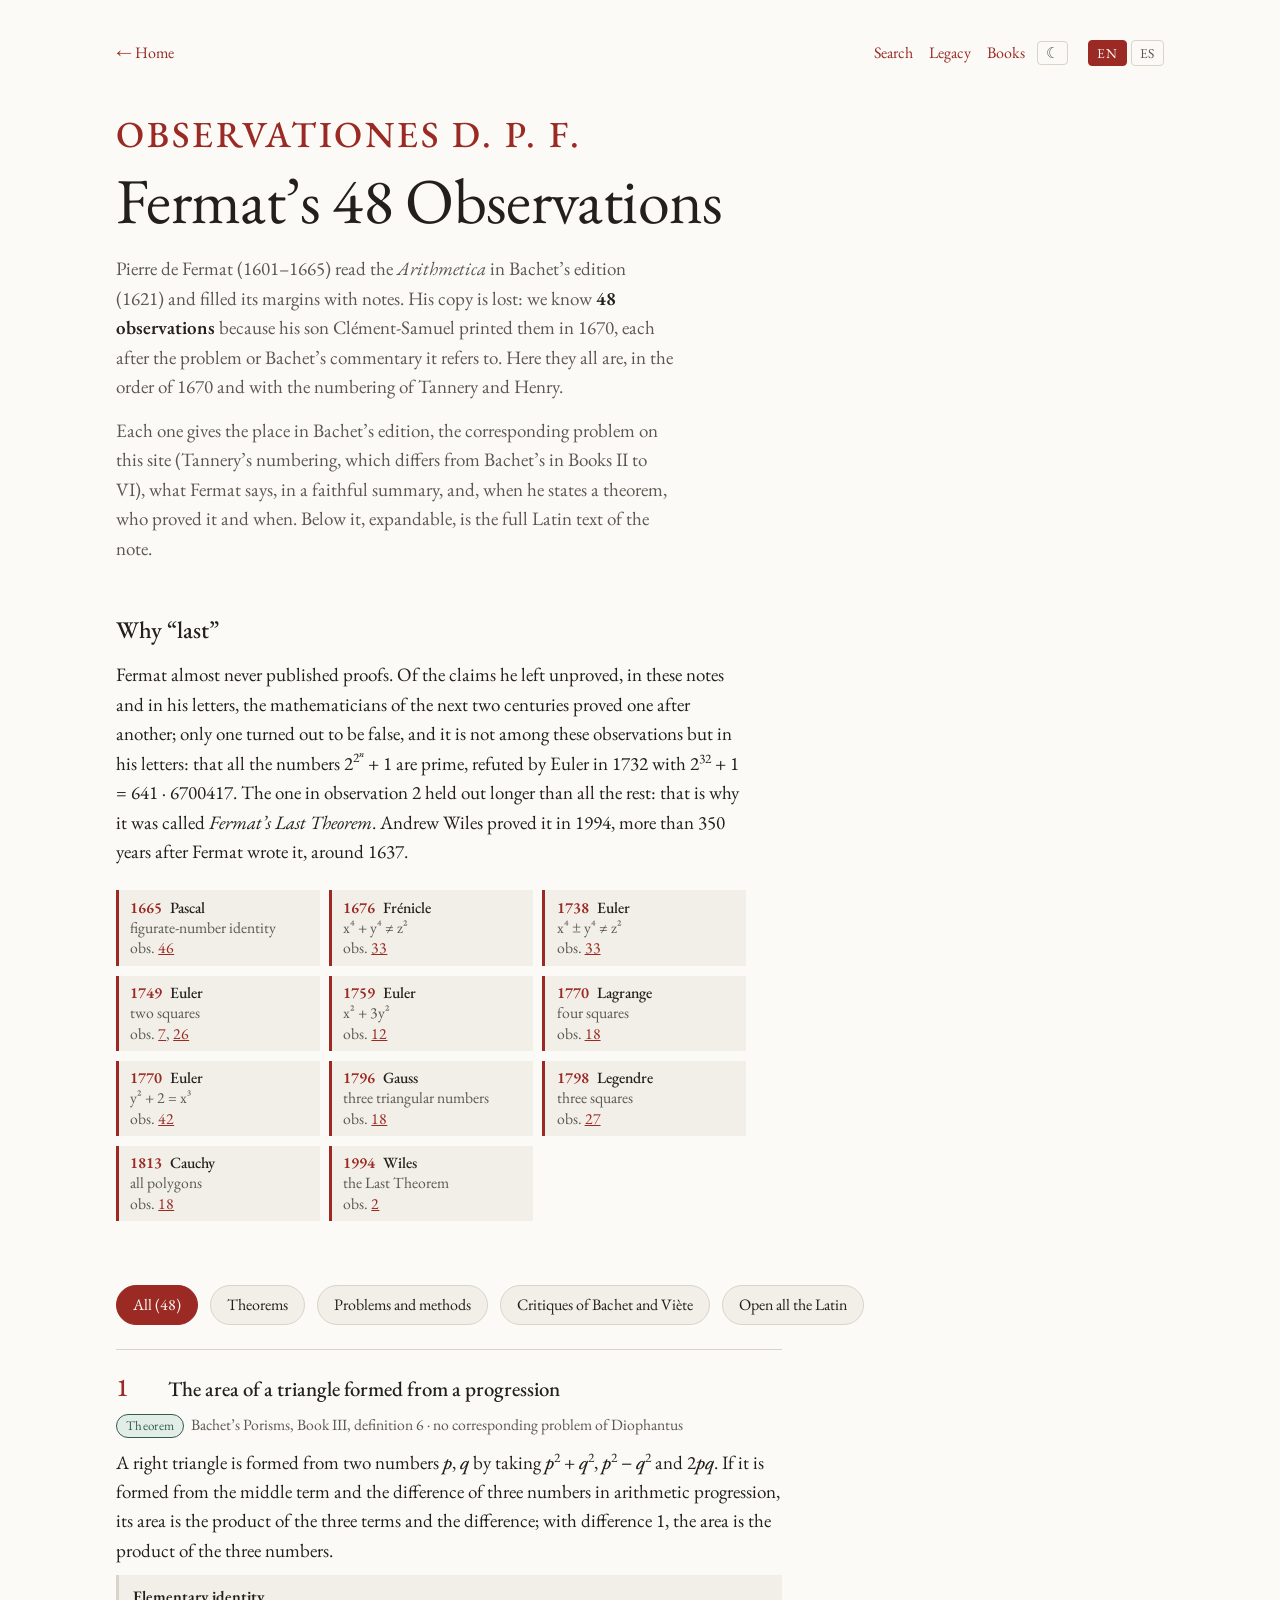
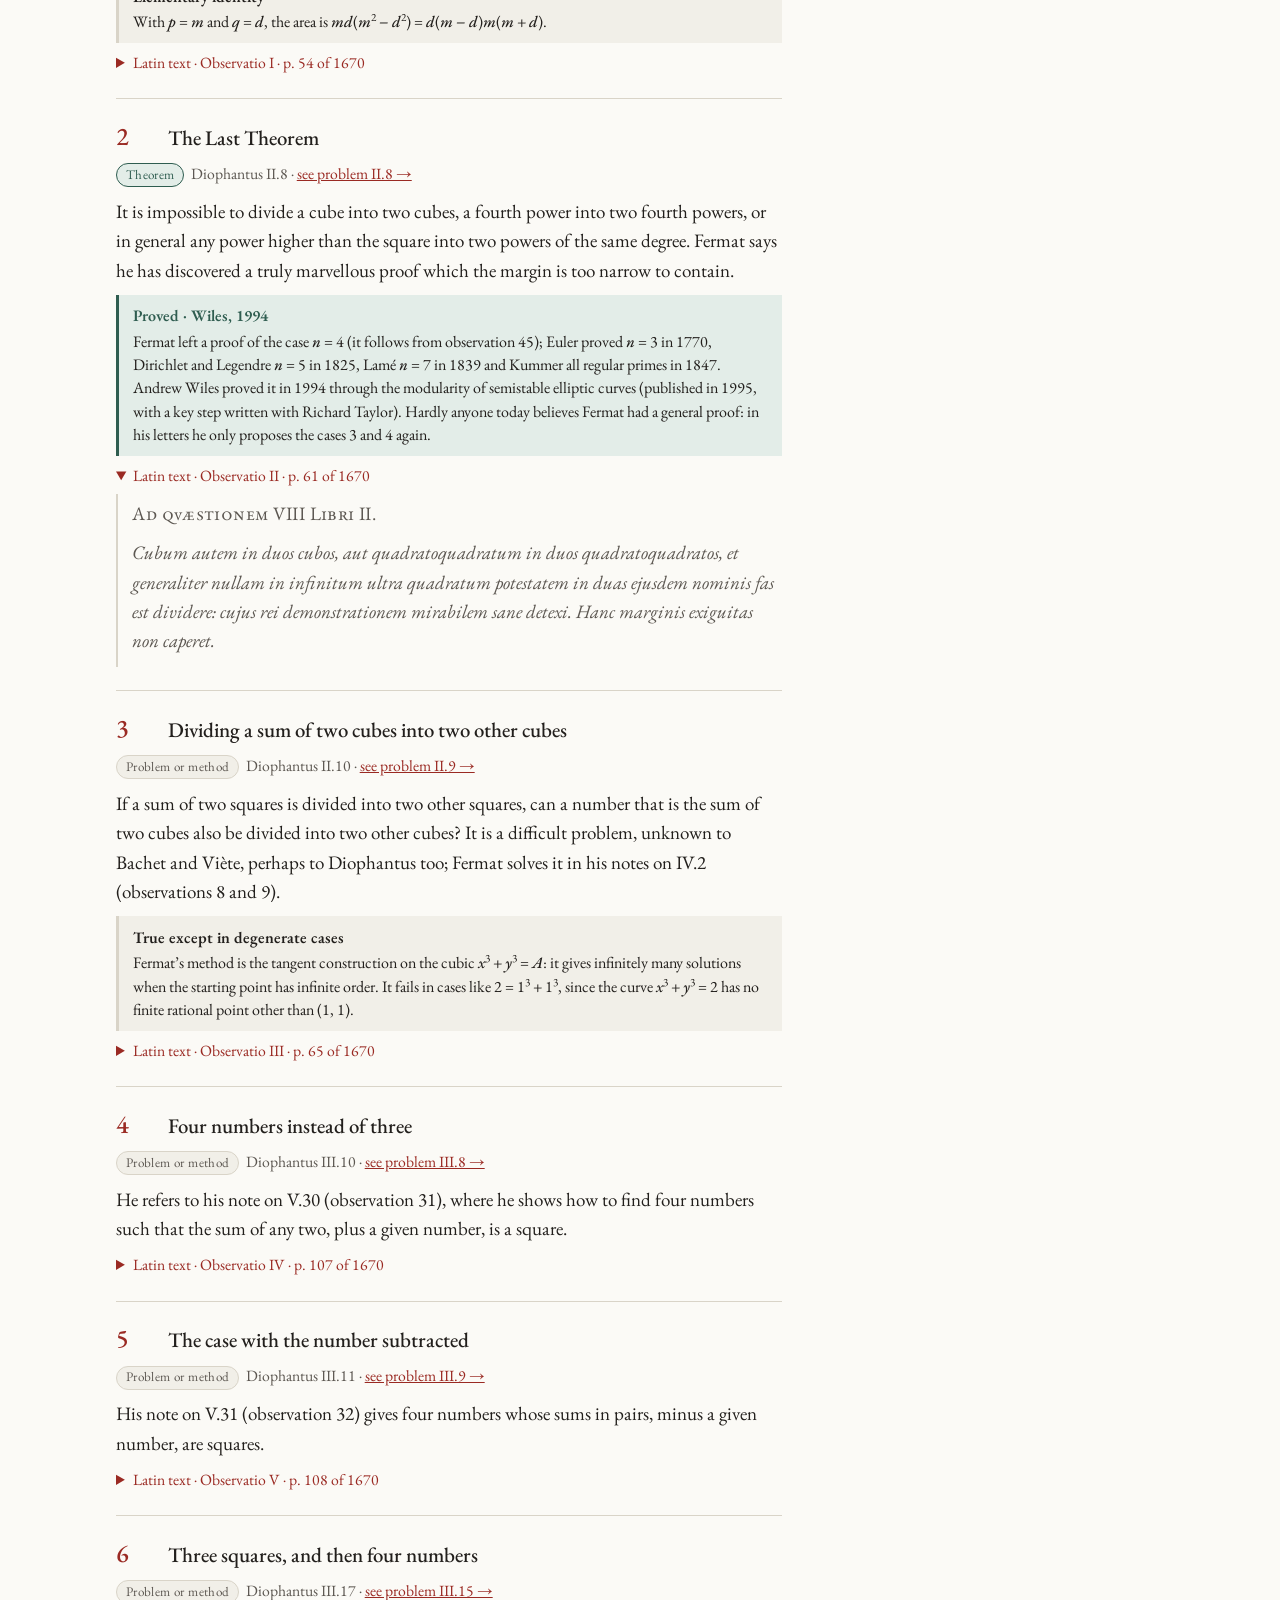
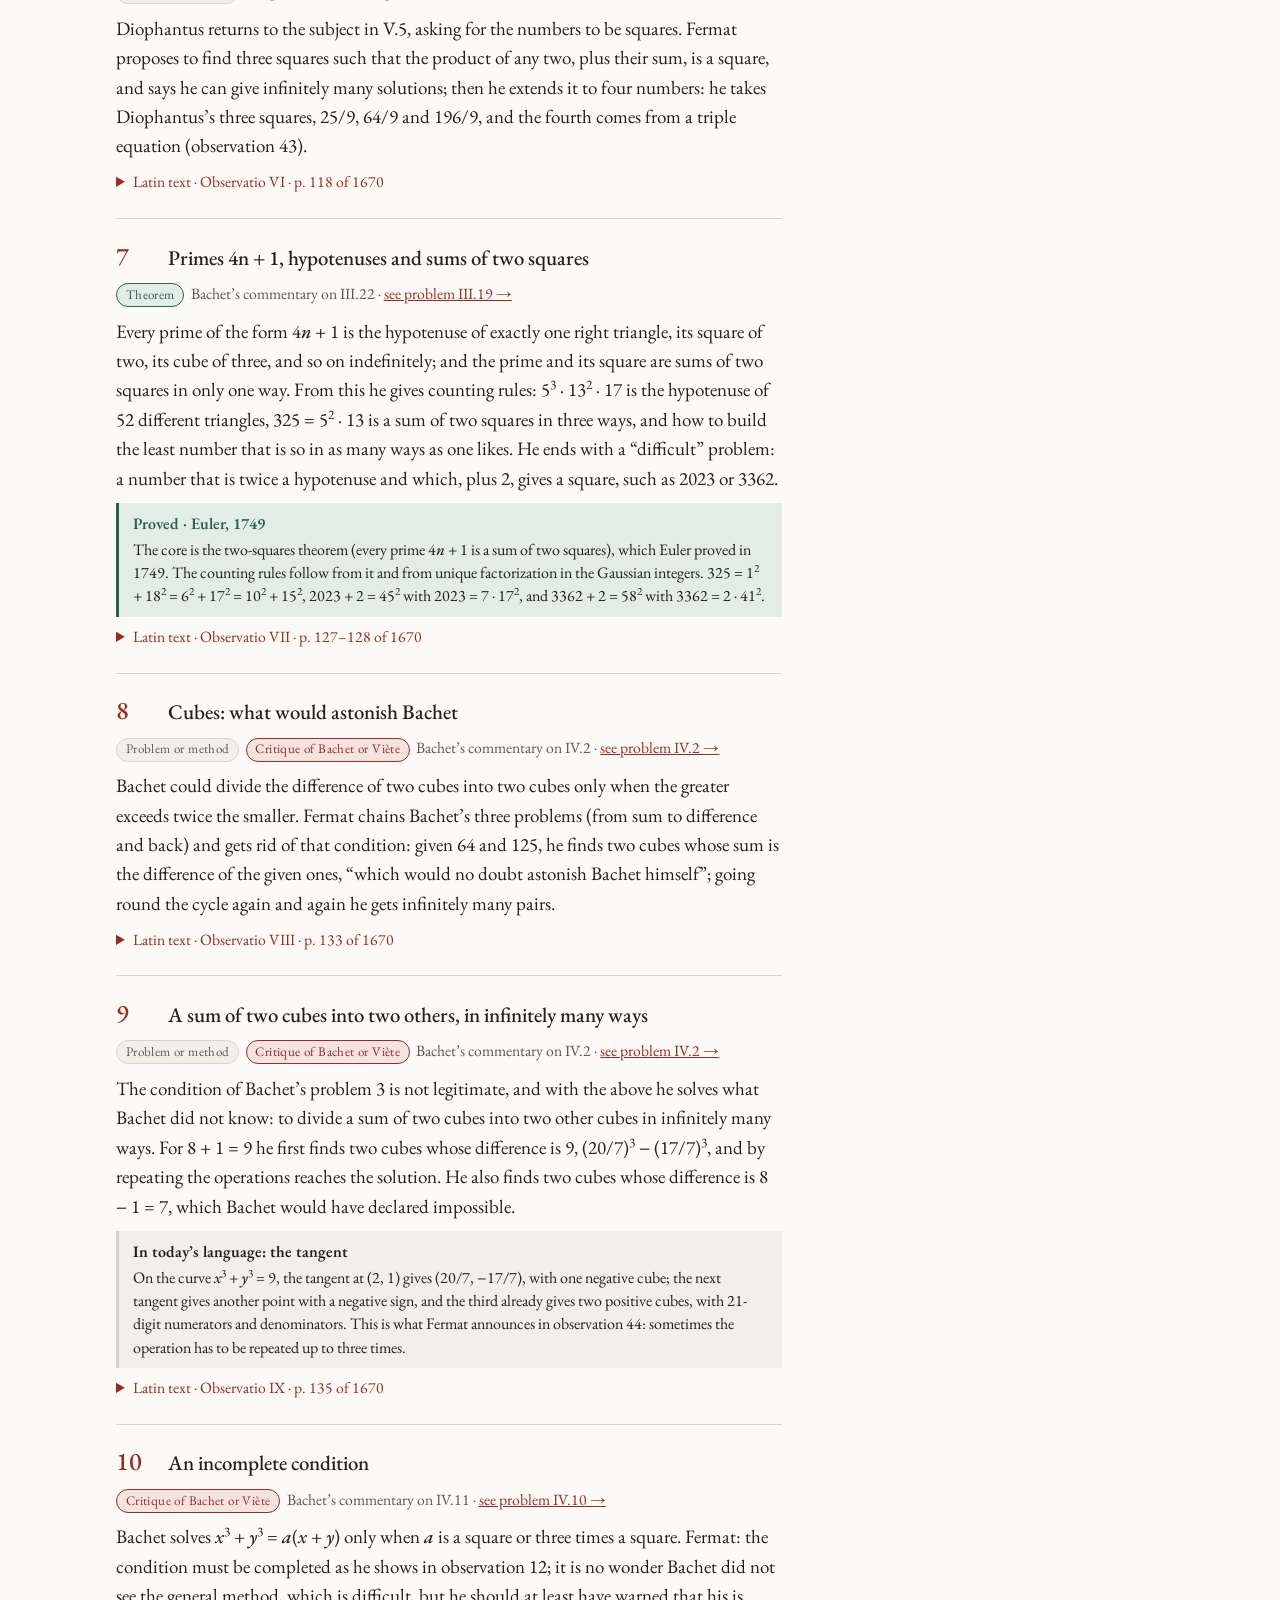
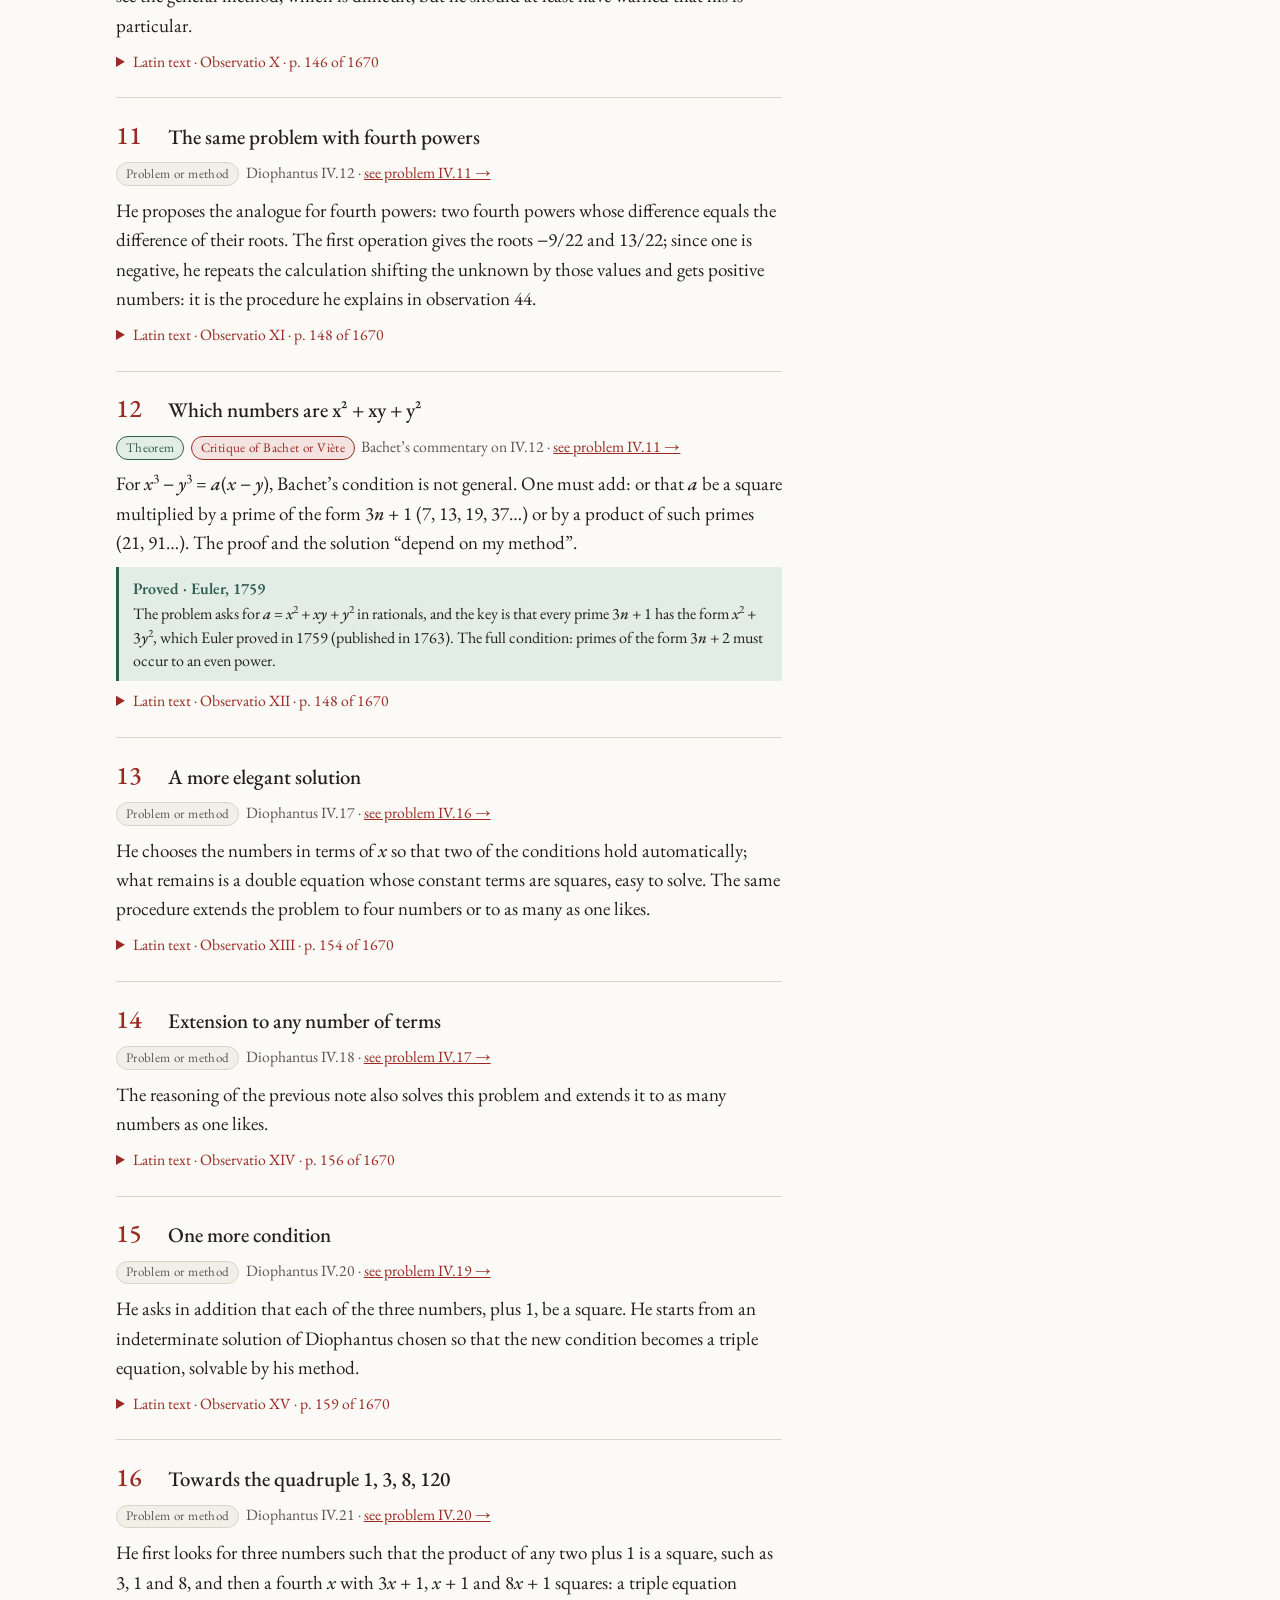
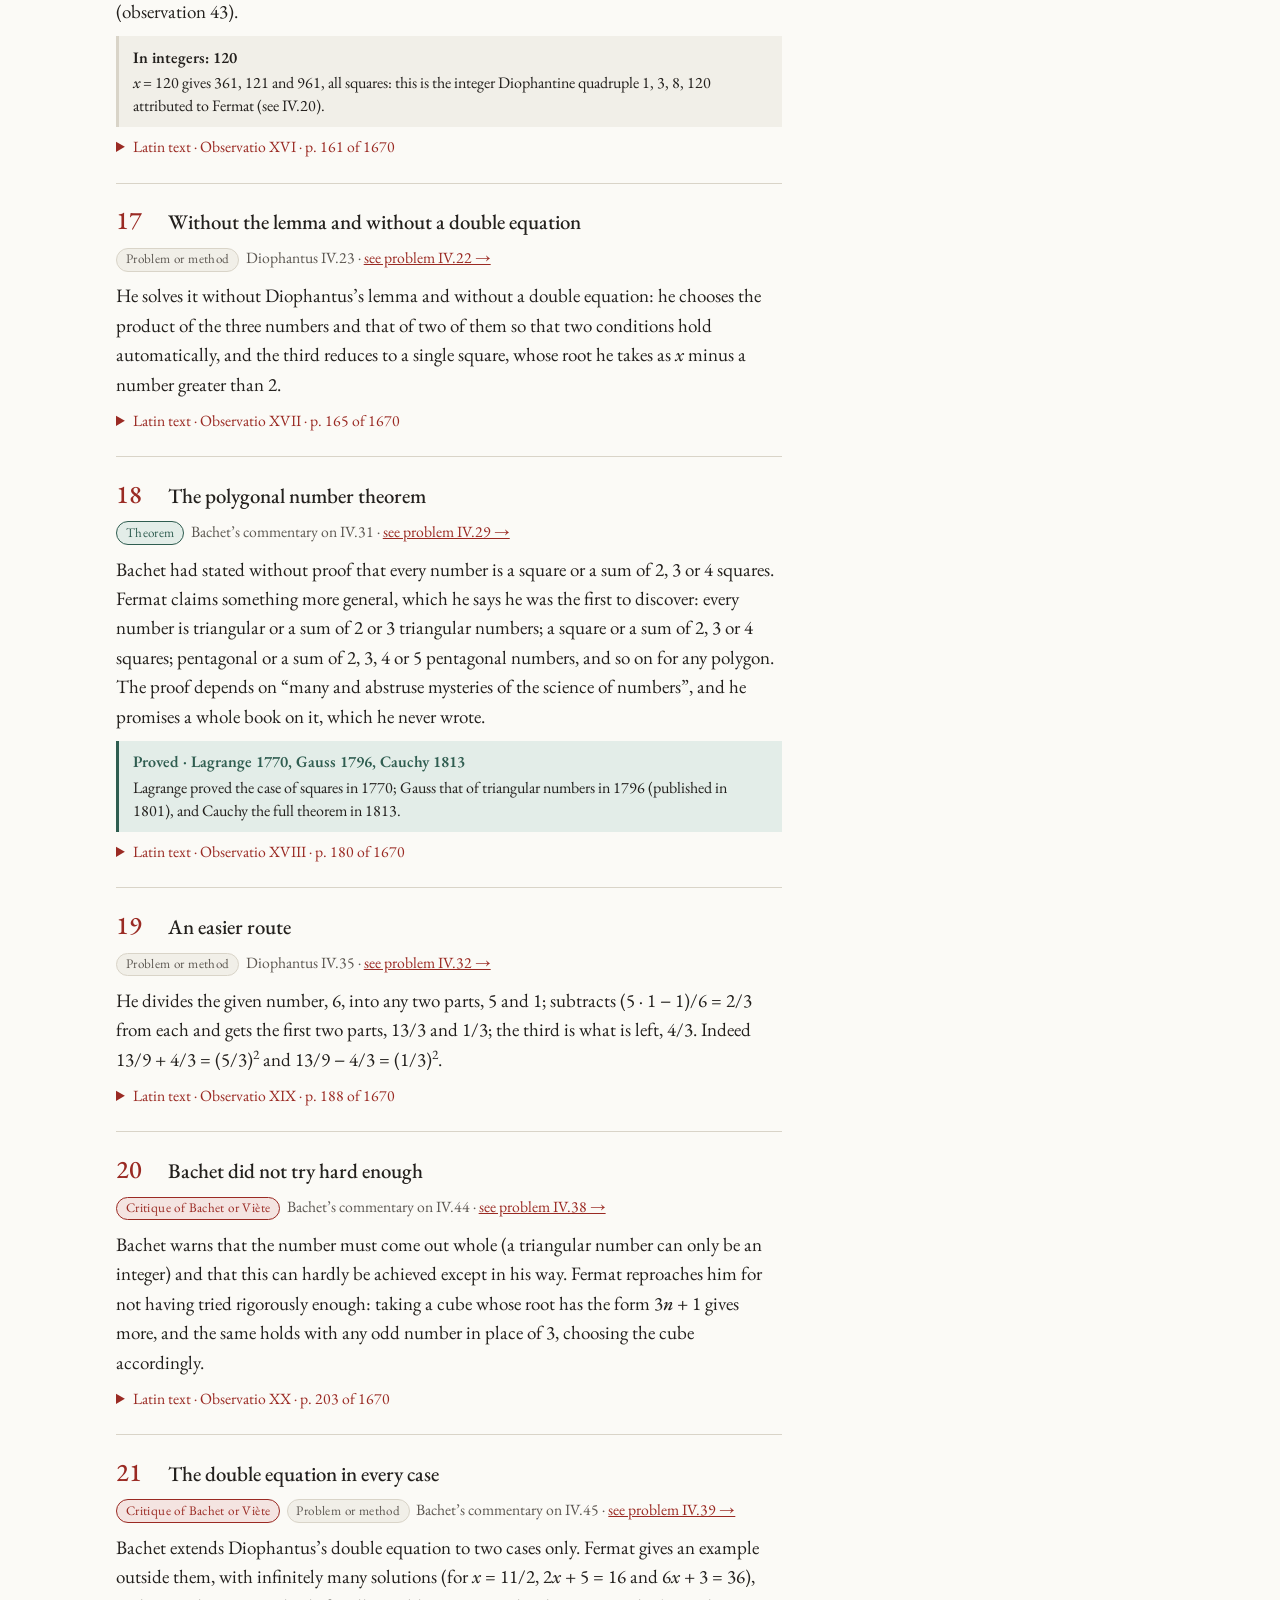
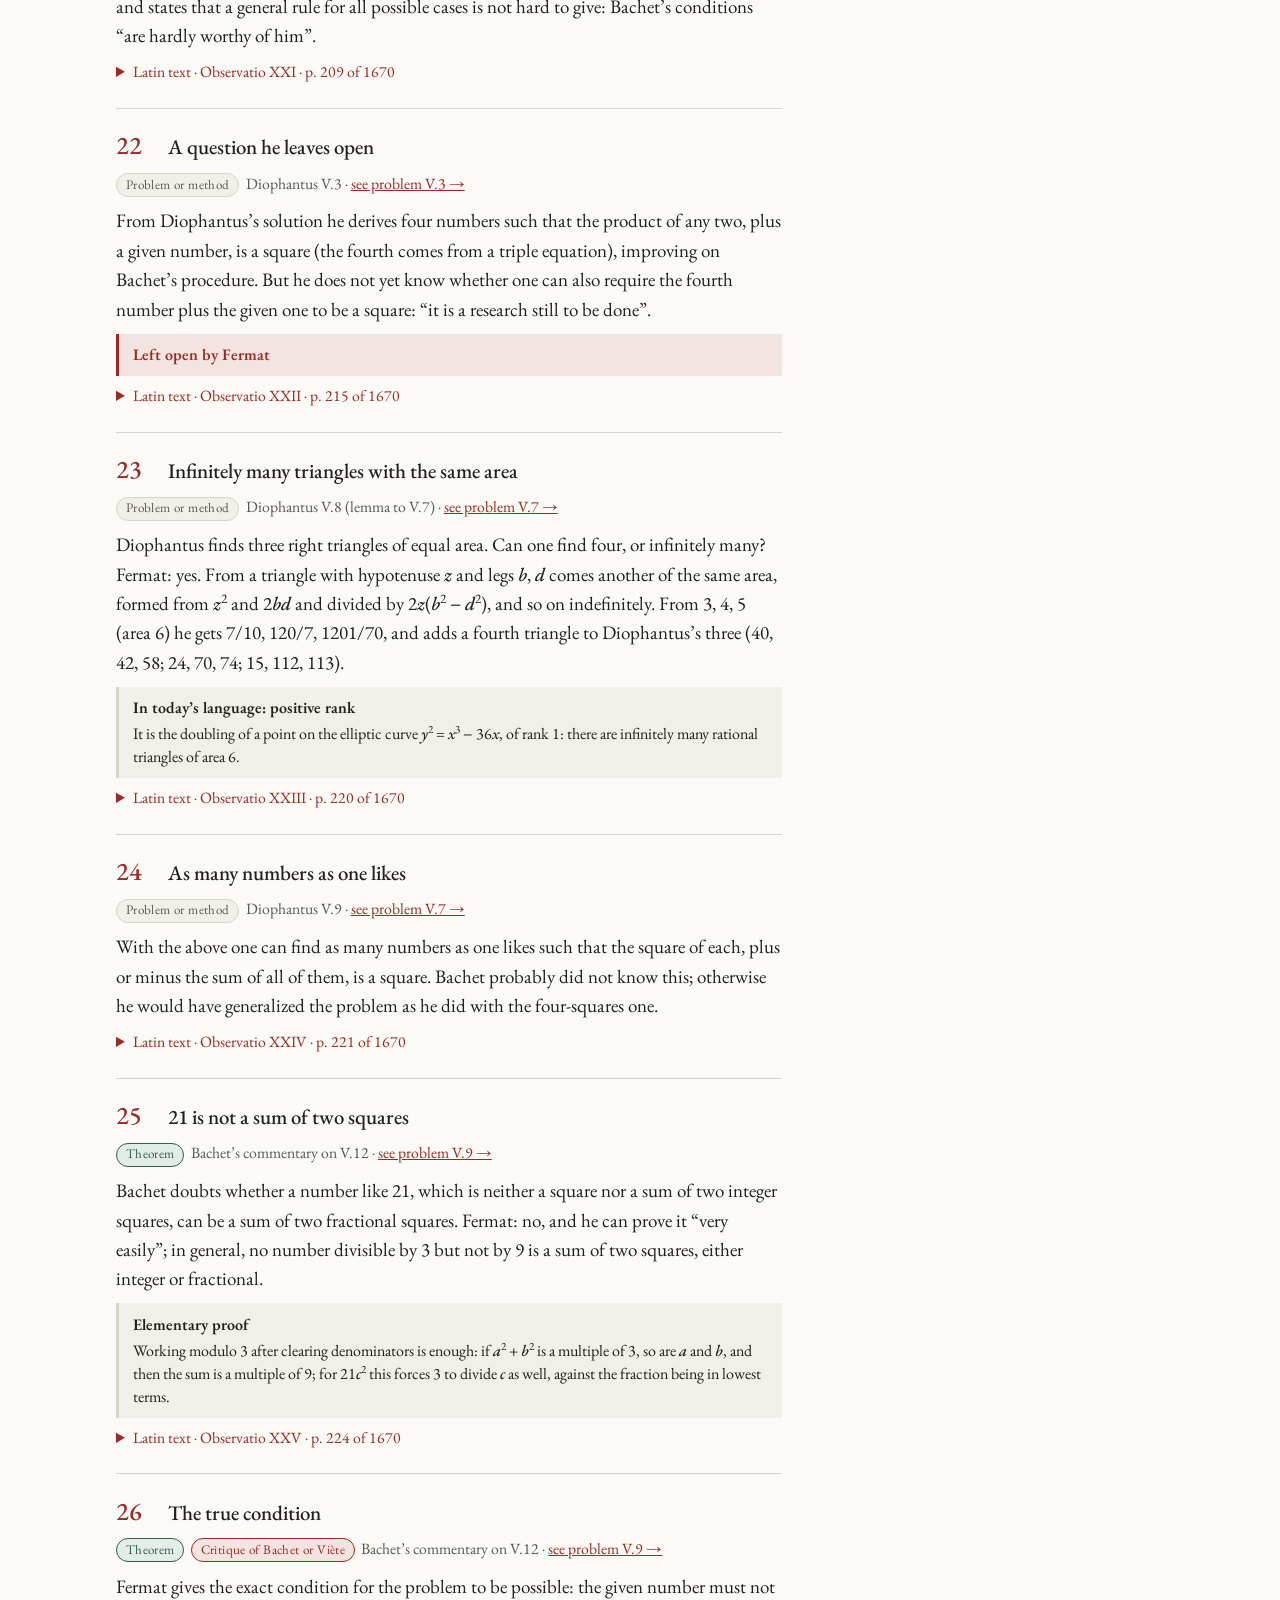
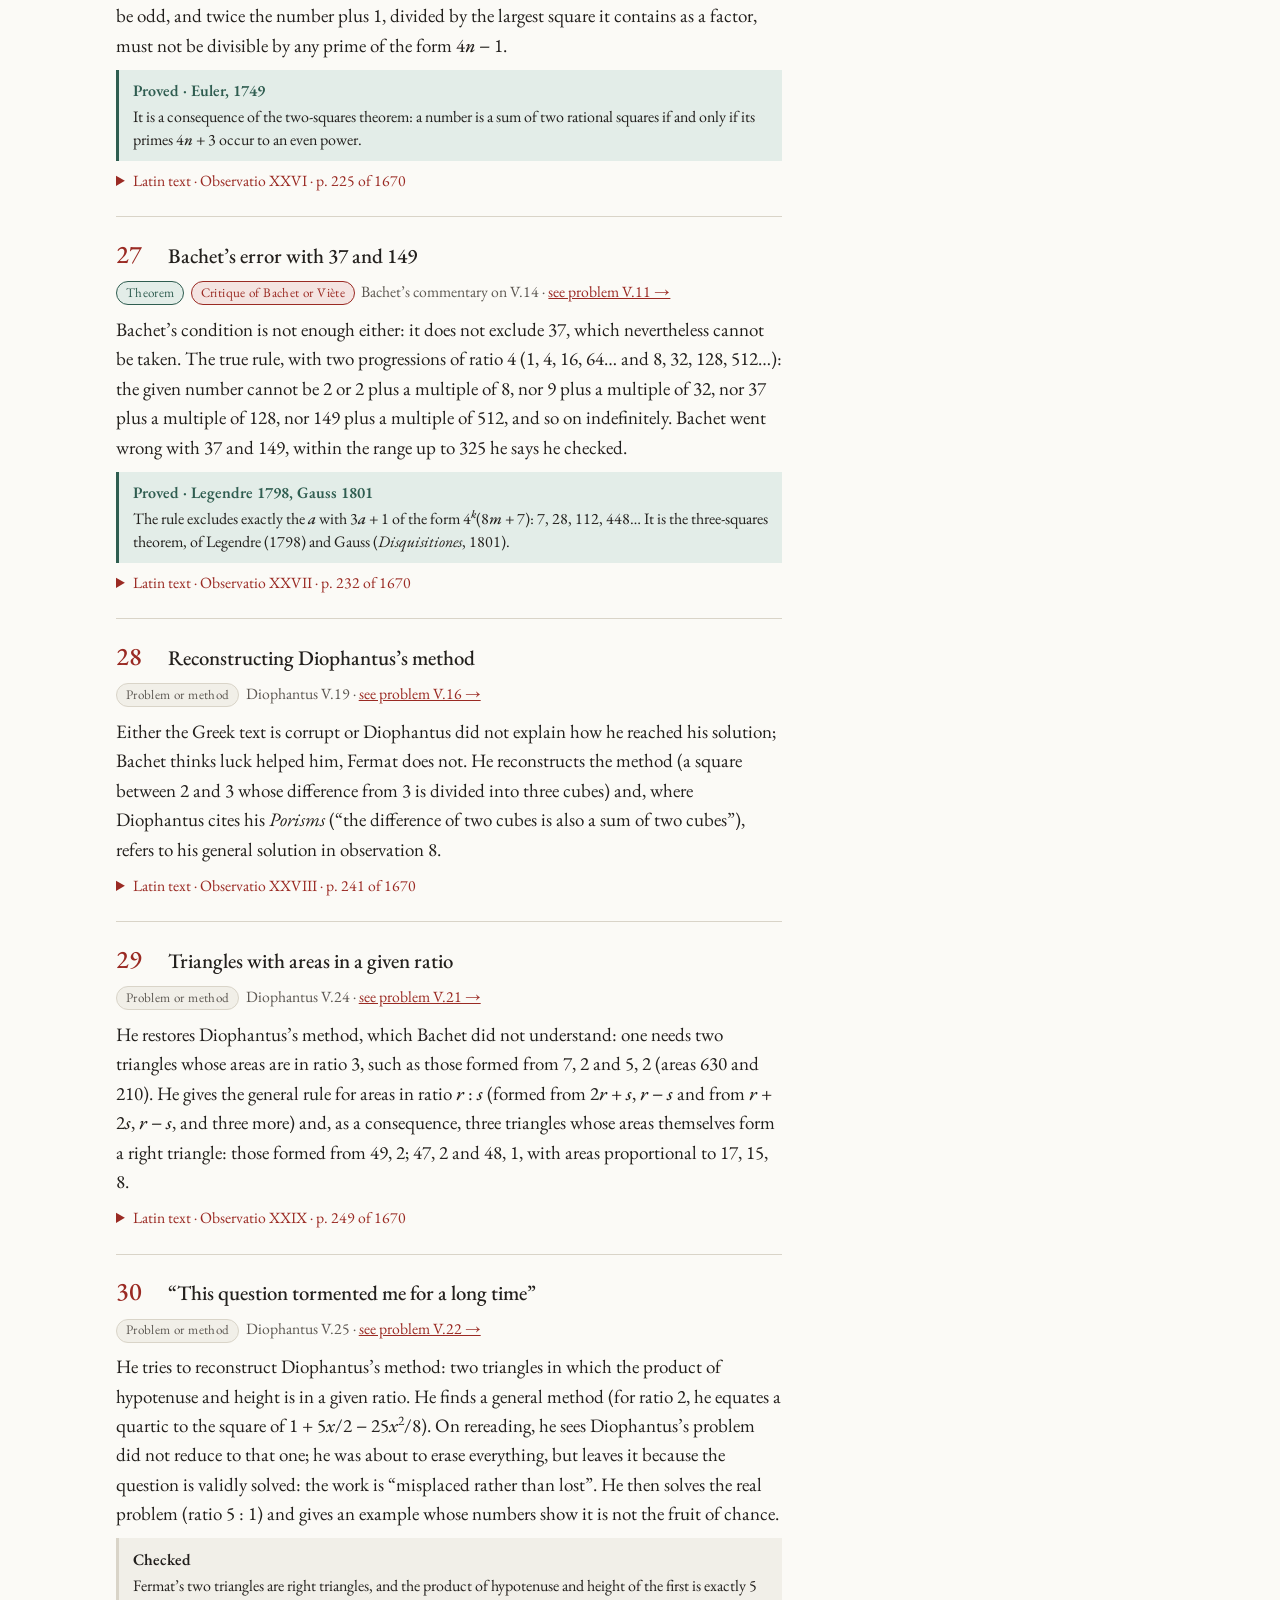
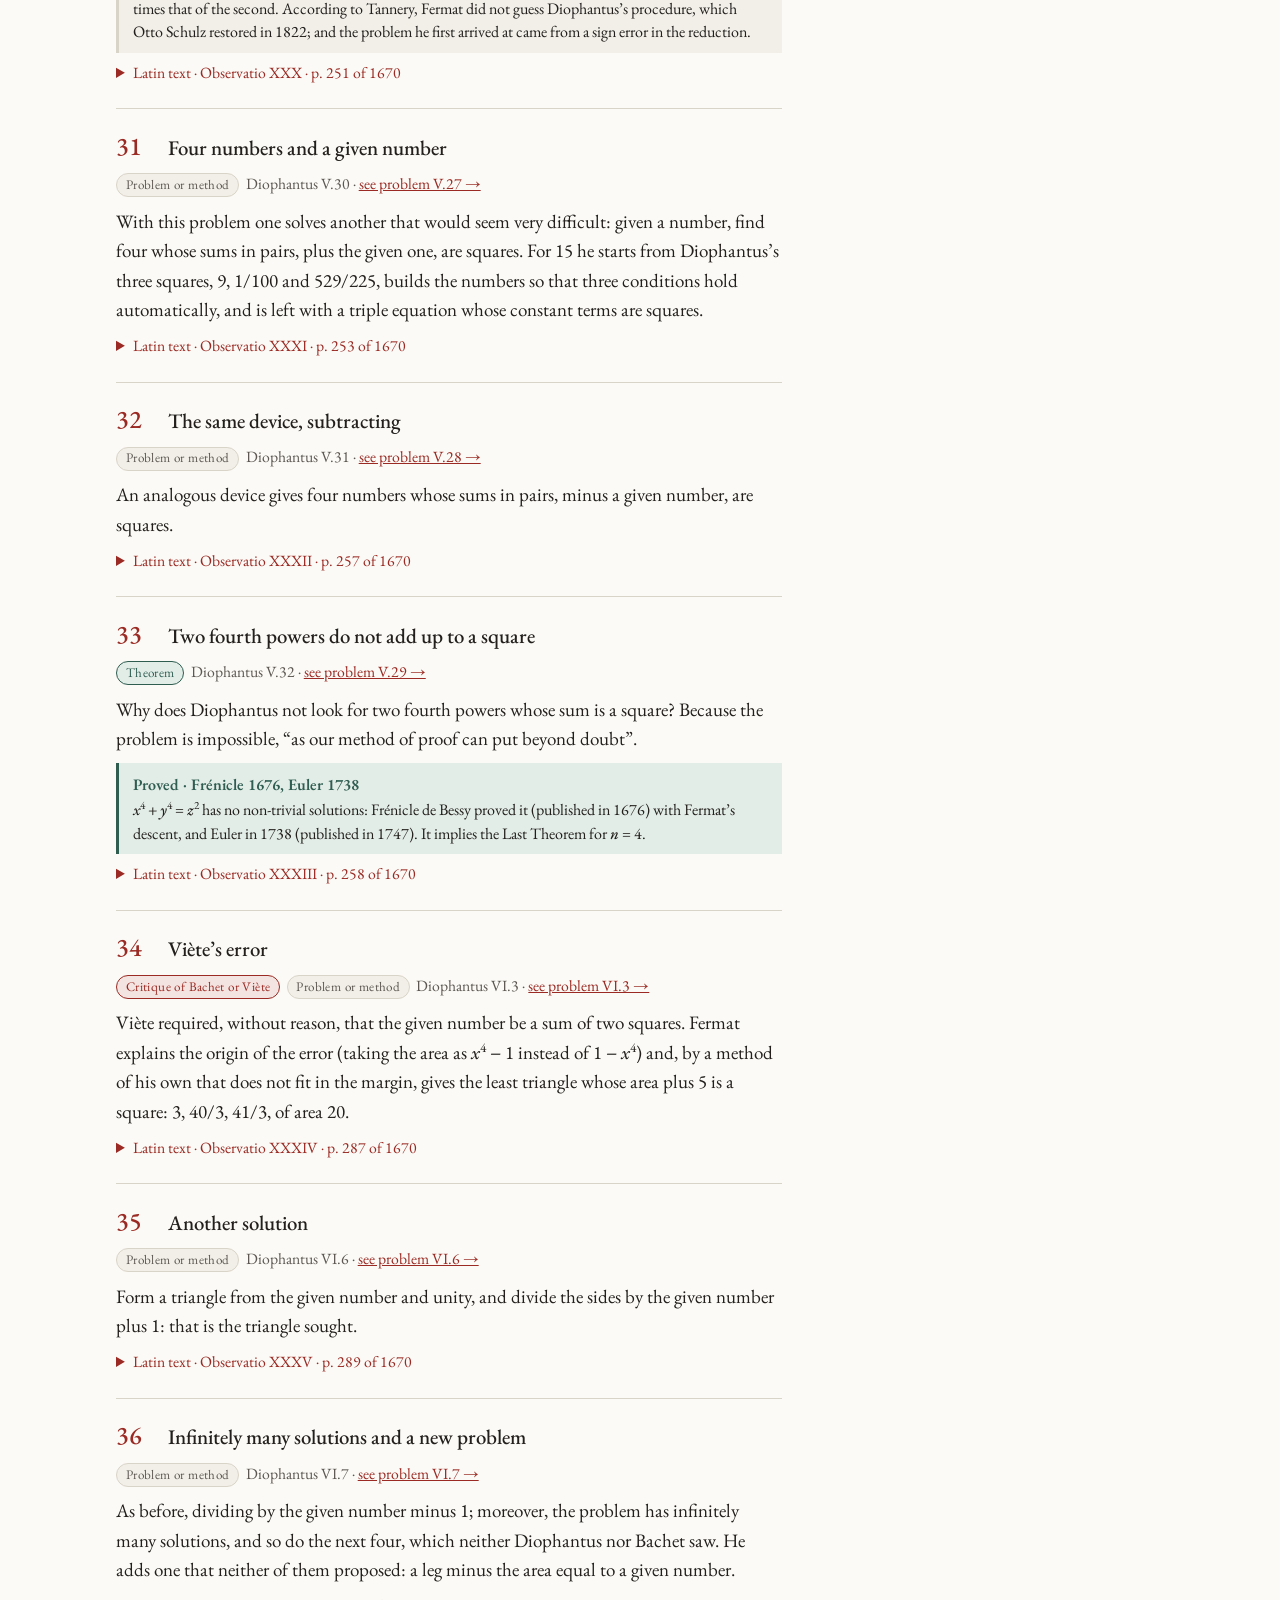
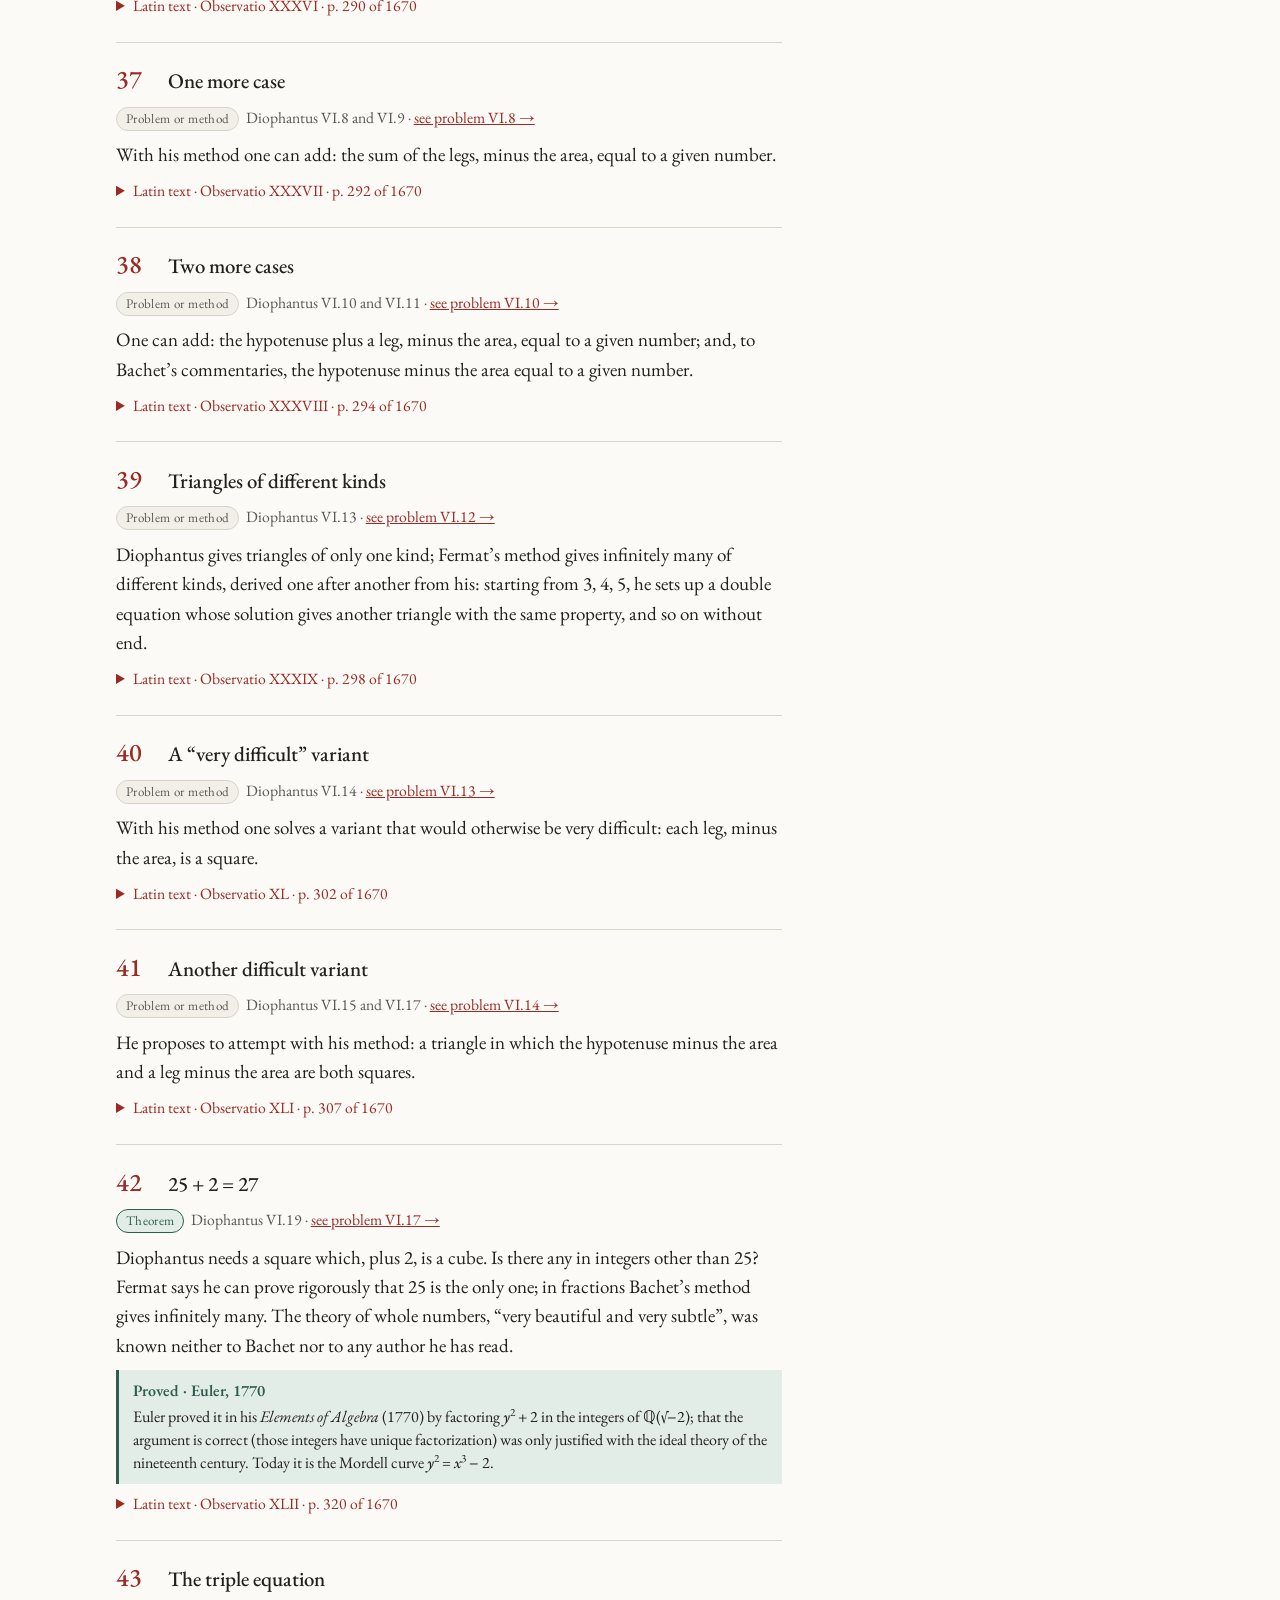
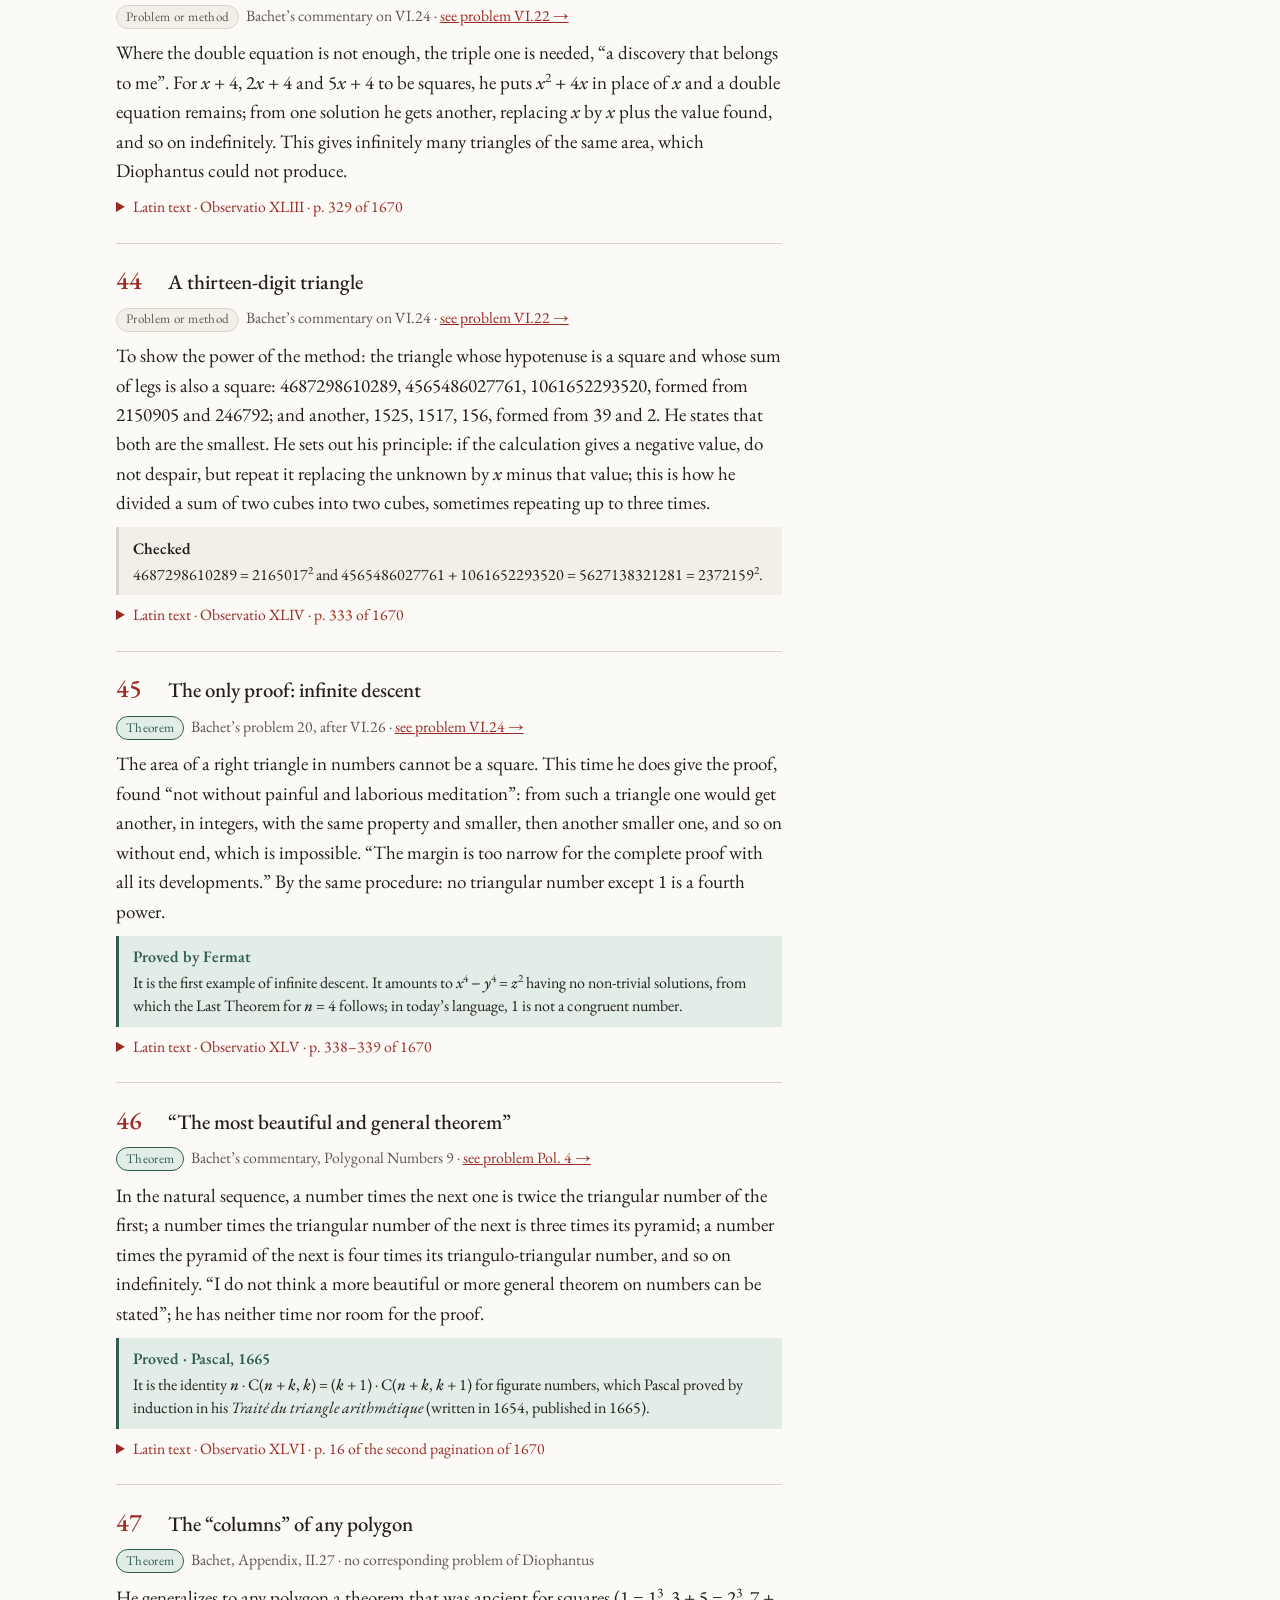
==== commit 76fba786: "Add Legacy & Fermat Observations" ====
--- a/fermat.html
+++ b/fermat.html
@@ -6,7 +6,7 @@
 <link rel="preconnect" href="https://fonts.googleapis.com">
 <link rel="preconnect" href="https://fonts.gstatic.com" crossorigin>
 <link href="https://fonts.googleapis.com/css2?family=EB+Garamond:ital,wght@0,400;0,500;0,600;1,400;1,500&family=GFS+Didot&display=swap" rel="stylesheet">
-<link rel="stylesheet" href="assets/estilo.css?v=d0f617e8">
+<link rel="stylesheet" href="assets/estilo.css?v=41dc6c43">
 <title>Diofanto · Observaciones de Fermat</title>
 <!--meta-->
 <meta name="description" content="The 48 marginal notes that Pierre de Fermat wrote in his copy of the Arithmetica, printed in 1670: what each says, the problem it refers to, who proved its theorem and when, and the full Latin text.">
@@ -36,8 +36,8 @@
     <div class="topbar">
       <span><a href="index.html" data-i18n="es">← Inicio</a><a href="index.html" data-i18n="en">← Home</a></span>
       <nav>
-        <span data-i18n="es"><a href="index.html#buscar">Buscar</a><a href="index.html#libros">Libros</a></span>
-        <span data-i18n="en"><a href="index.html#buscar">Search</a><a href="index.html#libros">Books</a></span>
+        <span data-i18n="es"><a href="index.html#buscar">Buscar</a><a href="legado.html">Legado</a><a href="index.html#libros">Libros</a></span>
+        <span data-i18n="en"><a href="index.html#buscar">Search</a><a href="legado.html">Legacy</a><a href="index.html#libros">Books</a></span>
         <button type="button" class="themesw" aria-label="Dark mode" title="Dark mode">☾</button><span class="langsw" role="group" aria-label="Language / Idioma"><button type="button" data-lang="en">EN</button><button type="button" data-lang="es">ES</button></span>
       </nav>
     </div>
@@ -738,7 +738,7 @@
   </div>
 <!--/BOOK1-->
 </div>
-<script src="assets/idioma.js?v=532d6085"></script>
+<script src="assets/idioma.js?v=5a9461fb"></script>
 <script src="assets/fermat.js?v=40c2157d"></script>
 </body>
 </html>
--- a/assets/estilo.css
+++ b/assets/estilo.css
@@ -382,3 +382,22 @@
 
   .fermat-tag { font-size: 0.95rem; color: var(--ink-2); margin: 0.6rem 0 0; }
   @media print { .obs-filter, .lat-all { display: none !important; } }
+
+  /* ---------- La Aritmética en la teoría de números ---------- */
+  .legado .intro { max-width: 70ch; }
+  .leg-toc { margin: 1.5rem 0 2.5rem; }
+  .leg-toc h2 { font-size: 1.2rem; font-weight: 500; margin: 0 0 0.5rem; }
+  .leg-toc ol { columns: 2 22rem; column-gap: 2rem; padding-left: 1.4rem; margin: 0; }
+  .leg-toc li { margin-bottom: 0.3rem; break-inside: avoid; }
+  .leg-toc a, .leg a { color: var(--rubric); }
+  .leg { border-top: 1px solid var(--rule); padding-top: 1.2rem; margin-bottom: 2.2rem; max-width: 78ch; }
+  .leg h2 { font-size: 1.45rem; font-weight: 500; margin: 0 0 0.5rem; display: flex; gap: 0.7rem; align-items: baseline; }
+  .leg .leg-n { color: var(--rubric); font-size: 1.1rem; min-width: 1.4rem; }
+  .leg .leg-meta { color: var(--ink-2); font-size: 0.98rem; margin: 0 0 0.8rem; }
+  .leg .leg-meta span + span::before { content: ""; }
+  .leg dl { display: grid; grid-template-columns: max-content 1fr; gap: 0.45rem 1.1rem; margin: 0 0 0.6rem; }
+  .leg dt { font-size: 0.78rem; letter-spacing: 0.08em; text-transform: uppercase; color: var(--ink-2); padding-top: 0.25rem; }
+  .leg dd { margin: 0; }
+  .leg h3 { font-size: 0.78rem; letter-spacing: 0.08em; text-transform: uppercase; color: var(--ink-2); font-weight: 400; margin: 0.9rem 0 0.4rem; }
+  .leg ul.bib li { font-size: 0.95rem; }
+  @media (max-width: 34rem) { .leg dl { grid-template-columns: 1fr; gap: 0.15rem; } .leg dd { margin-bottom: 0.5rem; } }
